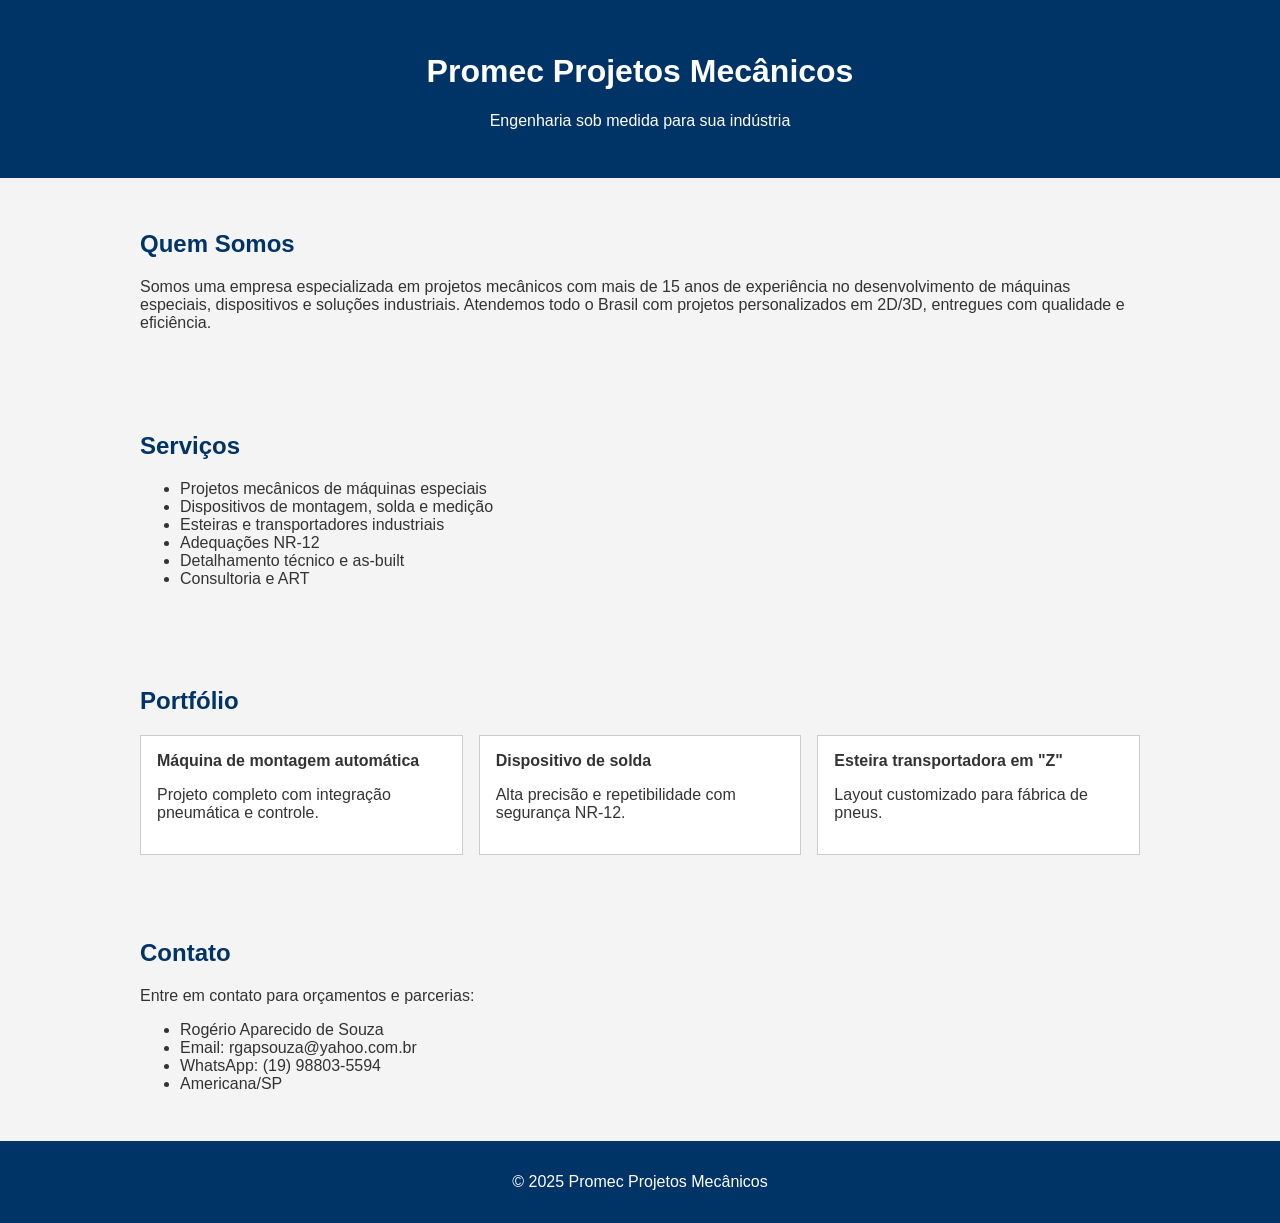
==== index.html @ 5c182986 "Add files via upload" ====
<!DOCTYPE html>
<html lang="pt-BR">
<head>
  <meta charset="UTF-8">
  <meta name="viewport" content="width=device-width, initial-scale=1.0">
  <title>Promec Projetos Mecânicos</title>
  <style>
    body {
      font-family: Arial, sans-serif;
      margin: 0;
      background-color: #f4f4f4;
      color: #333;
    }
    header {
      background-color: #003366;
      color: white;
      padding: 2rem;
      text-align: center;
    }
    section {
      padding: 2rem;
      max-width: 1000px;
      margin: auto;
    }
    h2 {
      color: #003366;
    }
    .projetos {
      display: grid;
      grid-template-columns: repeat(auto-fit, minmax(250px, 1fr));
      gap: 1rem;
    }
    .projeto {
      background-color: white;
      padding: 1rem;
      border: 1px solid #ccc;
    }
    footer {
      background-color: #003366;
      color: white;
      text-align: center;
      padding: 1rem;
    }
  </style>
</head>
<body>
  <header>
    <h1>Promec Projetos Mecânicos</h1>
    <p>Engenharia sob medida para sua indústria</p>
  </header>

  <section>
    <h2>Quem Somos</h2>
    <p>Somos uma empresa especializada em projetos mecânicos com mais de 15 anos de experiência no desenvolvimento de máquinas especiais, dispositivos e soluções industriais. Atendemos todo o Brasil com projetos personalizados em 2D/3D, entregues com qualidade e eficiência.</p>
  </section>

  <section>
    <h2>Serviços</h2>
    <ul>
      <li>Projetos mecânicos de máquinas especiais</li>
      <li>Dispositivos de montagem, solda e medição</li>
      <li>Esteiras e transportadores industriais</li>
      <li>Adequações NR-12</li>
      <li>Detalhamento técnico e as-built</li>
      <li>Consultoria e ART</li>
    </ul>
  </section>

  <section>
    <h2>Portfólio</h2>
    <div class="projetos">
      <div class="projeto">
        <strong>Máquina de montagem automática</strong>
        <p>Projeto completo com integração pneumática e controle.</p>
      </div>
      <div class="projeto">
        <strong>Dispositivo de solda</strong>
        <p>Alta precisão e repetibilidade com segurança NR-12.</p>
      </div>
      <div class="projeto">
        <strong>Esteira transportadora em "Z"</strong>
        <p>Layout customizado para fábrica de pneus.</p>
      </div>
    </div>
  </section>

  <section>
    <h2>Contato</h2>
    <p>Entre em contato para orçamentos e parcerias:</p>
    <ul>
      <li>Rogério Aparecido de Souza</li>
      <li>Email: rgapsouza@yahoo.com.br</li>
      <li>WhatsApp: (19) 98803-5594</li>
      <li>Americana/SP</li>
    </ul>
  </section>

  <footer>
    <p>&copy; 2025 Promec Projetos Mecânicos</p>
  </footer>
</body>
</html>
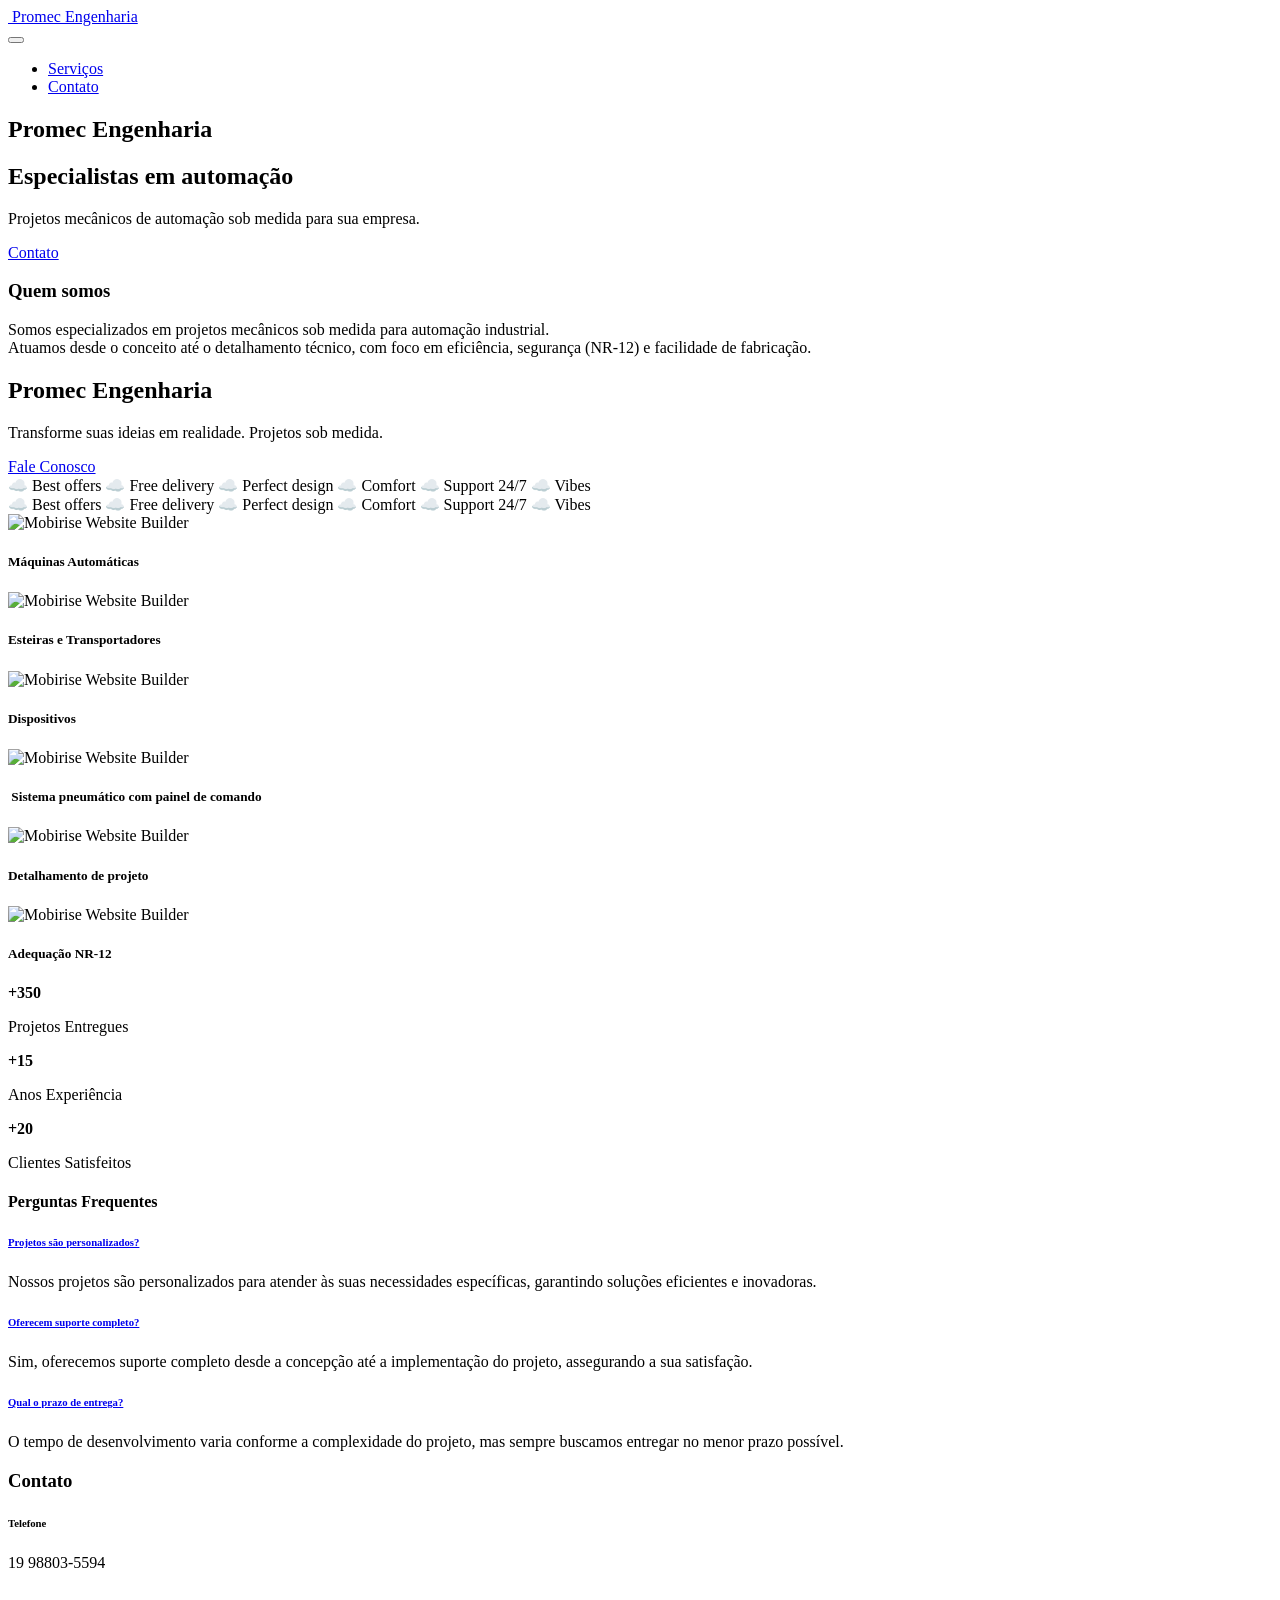
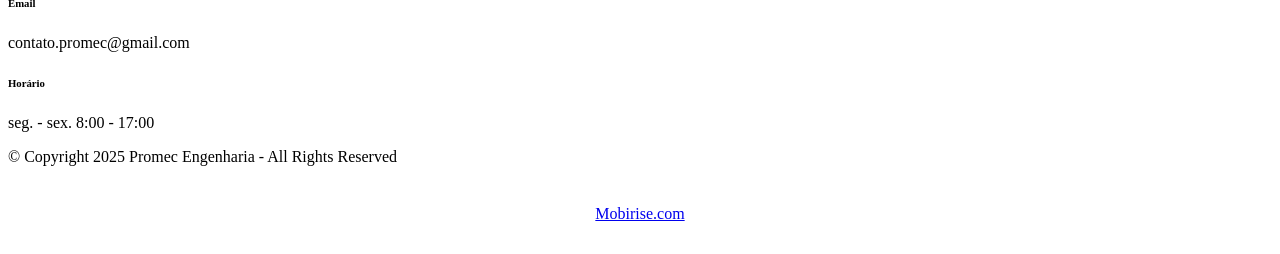
==== commit 7697574d: "Add files via upload" ====
--- a/index.html
+++ b/index.html
@@ -1,103 +1,443 @@
-
 <!DOCTYPE html>
-<html lang="pt-BR">
+<html  >
 <head>
+  <!-- Site made with Mobirise Website Builder v6.0.1, https://mobirise.com -->
   <meta charset="UTF-8">
-  <meta name="viewport" content="width=device-width, initial-scale=1.0">
-  <title>Promec Projetos Mecânicos</title>
-  <style>
-    body {
-      font-family: Arial, sans-serif;
-      margin: 0;
-      background-color: #f4f4f4;
-      color: #333;
-    }
-    header {
-      background-color: #003366;
-      color: white;
-      padding: 2rem;
-      text-align: center;
-    }
-    section {
-      padding: 2rem;
-      max-width: 1000px;
-      margin: auto;
-    }
-    h2 {
-      color: #003366;
-    }
-    .projetos {
-      display: grid;
-      grid-template-columns: repeat(auto-fit, minmax(250px, 1fr));
-      gap: 1rem;
-    }
-    .projeto {
-      background-color: white;
-      padding: 1rem;
-      border: 1px solid #ccc;
-    }
-    footer {
-      background-color: #003366;
-      color: white;
-      text-align: center;
-      padding: 1rem;
-    }
-  </style>
+  <meta http-equiv="X-UA-Compatible" content="IE=edge">
+  <meta name="generator" content="Mobirise v6.0.1, mobirise.com">
+  <meta name="viewport" content="width=device-width, initial-scale=1, minimum-scale=1">
+  <link rel="shortcut icon" href="assets/images/logo-moderno-da-promec.png-251x251.png" type="image/x-icon">
+  <meta name="description" content="Precisa de um site profissional para seus serviços de engenharia mecânica? Ofereço projetos de automação personalizados. Design moderno, formulários para download e botão WhatsApp. Destaque sua expertise!">
+  
+  
+  <title>Promec Engenharia | Projetos Mecânicos e Automação Industrial</title>
+  <link rel="stylesheet" href="assets/web/assets/mobirise-icons2/mobirise2.css">
+  <link rel="stylesheet" href="assets/bootstrap/css/bootstrap.min.css">
+  <link rel="stylesheet" href="assets/bootstrap/css/bootstrap-grid.min.css">
+  <link rel="stylesheet" href="assets/bootstrap/css/bootstrap-reboot.min.css">
+  <link rel="stylesheet" href="assets/dropdown/css/style.css">
+  <link rel="stylesheet" href="assets/socicon/css/styles.css">
+  <link rel="stylesheet" href="assets/theme/css/style.css">
+  <link rel="preload" href="https://fonts.googleapis.com/css2?family=Golos+Text:wght@400;700&display=swap&display=swap" as="style" onload="this.onload=null;this.rel='stylesheet'">
+  <noscript><link rel="stylesheet" href="https://fonts.googleapis.com/css2?family=Golos+Text:wght@400;700&display=swap&display=swap"></noscript>
+  <link rel="preload" as="style" href="assets/mobirise/css/mbr-additional.css?v=Spby9P"><link rel="stylesheet" href="assets/mobirise/css/mbr-additional.css?v=Spby9P" type="text/css">
+
+  
+  
+  
 </head>
 <body>
-  <header>
-    <h1>Promec Projetos Mecânicos</h1>
-    <p>Engenharia sob medida para sua indústria</p>
-  </header>
-
-  <section>
-    <h2>Quem Somos</h2>
-    <p>Somos uma empresa especializada em projetos mecânicos com mais de 15 anos de experiência no desenvolvimento de máquinas especiais, dispositivos e soluções industriais. Atendemos todo o Brasil com projetos personalizados em 2D/3D, entregues com qualidade e eficiência.</p>
-  </section>
-
-  <section>
-    <h2>Serviços</h2>
-    <ul>
-      <li>Projetos mecânicos de máquinas especiais</li>
-      <li>Dispositivos de montagem, solda e medição</li>
-      <li>Esteiras e transportadores industriais</li>
-      <li>Adequações NR-12</li>
-      <li>Detalhamento técnico e as-built</li>
-      <li>Consultoria e ART</li>
-    </ul>
-  </section>
-
-  <section>
-    <h2>Portfólio</h2>
-    <div class="projetos">
-      <div class="projeto">
-        <strong>Máquina de montagem automática</strong>
-        <p>Projeto completo com integração pneumática e controle.</p>
-      </div>
-      <div class="projeto">
-        <strong>Dispositivo de solda</strong>
-        <p>Alta precisão e repetibilidade com segurança NR-12.</p>
-      </div>
-      <div class="projeto">
-        <strong>Esteira transportadora em "Z"</strong>
-        <p>Layout customizado para fábrica de pneus.</p>
-      </div>
-    </div>
-  </section>
-
-  <section>
-    <h2>Contato</h2>
-    <p>Entre em contato para orçamentos e parcerias:</p>
-    <ul>
-      <li>Rogério Aparecido de Souza</li>
-      <li>Email: rgapsouza@yahoo.com.br</li>
-      <li>WhatsApp: (19) 98803-5594</li>
-      <li>Americana/SP</li>
-    </ul>
-  </section>
-
-  <footer>
-    <p>&copy; 2025 Promec Projetos Mecânicos</p>
-  </footer>
+
+<!-- Analytics -->
+<title>Projetos Mecânicos e Automação Industrial | Promec Engenharia</title>
+
+<!-- /Analytics -->
+
+
+  
+  <section data-bs-version="5.1" class="menu menu2 cid-uKUZ6IhEo7" once="menu" id="menu-5-uKUZ6IhEo7">
+	
+
+	<nav class="navbar navbar-dropdown navbar-fixed-top navbar-expand-lg">
+		<div class="container">
+			<div class="navbar-brand">
+				<span class="navbar-logo">
+					<a href="index.html">
+						<img src="assets/images/logo-moderno-da-promec.png-251x251.png" alt="" style="height: 5rem;">
+					</a>
+				</span>
+				<span class="navbar-caption-wrap"><a class="navbar-caption text-black text-primary display-7" href="index.html">Promec Engenharia</a></span>
+			</div>
+			<button class="navbar-toggler" type="button" data-toggle="collapse" data-bs-toggle="collapse" data-target="#navbarSupportedContent" data-bs-target="#navbarSupportedContent" aria-controls="navbarNavAltMarkup" aria-expanded="false" aria-label="Toggle navigation">
+				<div class="hamburger">
+					<span></span>
+					<span></span>
+					<span></span>
+					<span></span>
+				</div>
+			</button>
+			<div class="collapse navbar-collapse" id="navbarSupportedContent">
+				<ul class="navbar-nav nav-dropdown nav-right" data-app-modern-menu="true"><li class="nav-item">
+						<a class="nav-link link text-black text-primary display-4" href="index.html#features013-4">Serviços</a>
+					</li>
+					
+					<li class="nav-item">
+						<a class="nav-link link text-black text-primary display-4" href="index.html#contacts01-0">Contato</a>
+					</li></ul>
+				<div class="icons-menu">
+					<a class="iconfont-wrapper" href="https://wa.me/5519988035594">
+						<span class="p-2 mbr-iconfont socicon-whatsapp socicon"></span>
+					</a>
+					<a class="iconfont-wrapper" href="mailto:contato.promec@gmail.com">
+						<span class="p-2 mbr-iconfont mobi-mbri-letter mobi-mbri"></span>
+					</a>
+					
+					
+				</div>
+				
+			</div>
+		</div>
+	</nav>
+</section>
+
+<section data-bs-version="5.1" class="header16 cid-uKUZ6IhaR8 mbr-fullscreen" id="hero-17-uKUZ6IhaR8">
+  
+  
+  <div class="container-fluid">
+    <div class="row">
+      <div class="content-wrap col-12 col-md-12">
+        <h1 class="mbr-section-title mbr-fonts-style mbr-white mb-4 display-1">
+          <strong>Promec Engenharia</strong></h1>
+        <h2 class="mbr-section-subtitle mbr-fonts-style mbr-white mb-4 display-2">
+          Especialistas em automação</h2>
+        <p class="mbr-fonts-style mbr-text mbr-white mb-4 display-7">Projetos mecânicos de automação sob medida para sua empresa.</p>
+        <div class="mbr-section-btn"><a class="btn btn-primary display-7" href="index.html#contacts01-0">Contato</a></div>
+      </div>
+    </div>
+  </div>
+</section>
+
+<section data-bs-version="5.1" class="article07 cid-uKUZ6Ih48y" id="about-me-7-uKUZ6Ih48y">
+  
+
+  
+  
+  <div class="container">
+    <div class="row justify-content-center">
+      <div class="card col-md-12 col-lg-10">
+        <div class="card-wrapper">
+          <h3 class="card-title mbr-fonts-style mbr-white mt-3 mb-4 display-2">
+            <strong>Quem somos</strong></h3>
+          <div class="row card-box align-left">
+            
+            <div class="item features-without-image col-12 active">
+              <div class="item-wrapper">
+                
+                <p class="mbr-text mbr-fonts-style display-7">Somos especializados em projetos mecânicos sob medida para automação industrial.<br>Atuamos desde o conceito até o detalhamento técnico, com foco em eficiência, segurança (NR-12) e facilidade de fabricação.</p>
+              </div>
+            </div>
+            
+          </div>
+          
+        </div>
+      </div>
+    </div>
+  </div>
+</section>
+
+<section data-bs-version="5.1" class="header14 cid-uKUZ6IiabH" id="call-to-action-10-uKUZ6IiabH">
+    
+
+    
+    
+    <div class="container">
+        <div class="row justify-content-center">
+            <div class="card col-12 col-md-12 col-lg-10">
+                <div class="card-wrapper">
+                    <div class="card-box align-center">
+                        <h1 class="card-title mbr-fonts-style mb-4 display-1">
+                            <strong>Promec Engenharia</strong></h1>
+                        <p class="mbr-text mbr-fonts-style mb-4 display-7">Transforme suas ideias em realidade. Projetos sob medida.</p>
+                        <div class="mbr-section-btn mt-4"><a class="btn btn-primary display-7" href="index.html#contacts01-0">Fale Conosco</a></div>
+                    </div>
+                </div>
+            </div>
+        </div>
+    </div>
+</section>
+
+<section data-bs-version="5.1" class="gallery10 cid-uKUZ6Ijp93" id="features-61-uKUZ6Ijp93">
+  
+
+
+  <div class="container-fluid">
+
+      <div class="loop-container">
+        <div class="item display-2" data-linewords="Inovação * Precisão * Qualidade * Eficiência * Segurança * Tecnologia *" data-direction="-1" data-speed="0.05">☁️ Best offers ☁️ Free delivery ☁️ Perfect design ☁️ Comfort ☁️ Support 24/7 ☁️ Vibes</div>
+
+        <div class="item display-2" data-linewords="Inovação * Precisão * Qualidade * Eficiência * Segurança * Tecnologia *" data-direction="-1" data-speed="0.05">☁️ Best offers ☁️ Free delivery ☁️ Perfect design ☁️ Comfort ☁️ Support 24/7 ☁️ Vibes</div>
+      </div>
+    
+  </div>
+</section>
+
+<section data-bs-version="5.1" class="features13 start cid-uKVkOumxq7" id="features013-4">
+    
+
+<div class="container-fluid">
+  <div class="row justify-content-center">
+    <div class="col-12 content-head">
+      
+    </div>
+  </div>
+  <div class="row mbr-section-content">
+    <div class="item features-image col-6 col-md-4 col-lg-2">
+      <div class="item-wrapper">
+        <div class="item-img">
+          <img src="assets/images/gemini-generated-image-cphr5ocphr5ocphr.jpeg-921x921.jpg" alt="Mobirise Website Builder" title="" data-slide-to="0" data-bs-slide-to="0">
+        </div>
+        <div class="item-content align-left mt-3">
+          <h5 class="item-title mbr-fonts-style mb-3 display-7"><strong>Máquinas Automáticas</strong></h5>
+          
+          
+        </div>
+        
+      </div>
+    </div>
+    <div class="item features-image col-6 col-md-4 col-lg-2">
+      <div class="item-wrapper">
+        <div class="item-img">
+          <img src="assets/images/captura-de-tela-2025-05-03-201329.jpg-697x520.jpg" alt="Mobirise Website Builder" title="" data-slide-to="1" data-bs-slide-to="1">
+        </div>
+        <div class="item-content align-left mt-3">
+          <h5 class="item-title mbr-fonts-style mb-3 display-7">
+            <strong>Esteiras e Transportadores</strong></h5>
+          
+          
+        </div>
+        
+      </div>
+    </div>
+    <div class="item features-image col-6 col-md-4 col-lg-2">
+      <div class="item-wrapper">
+        <div class="item-img">
+          <img src="assets/images/captura-de-tela-2025-05-11-175814.jpg-409x318.jpg" alt="Mobirise Website Builder" title="" data-slide-to="2" data-bs-slide-to="2">
+        </div>
+        <div class="item-content align-left mt-3">
+          <h5 class="item-title mbr-fonts-style mb-3 display-7">
+            <strong>Dispositivos</strong></h5>
+          
+          
+        </div>
+        
+      </div>
+    </div>
+    <div class="item features-image col-6 col-md-4 col-lg-2">
+      <div class="item-wrapper">
+        <div class="item-img">
+          <img src="assets/images/painel-pneu.jpg-863x972.jpg" alt="Mobirise Website Builder" title="" data-slide-to="3" data-bs-slide-to="3">
+        </div>
+        <div class="item-content align-left mt-3">
+          <h5 class="item-title mbr-fonts-style mb-3 display-7"><strong>&nbsp;Sistema pneumático com painel de comando</strong></h5>
+          
+          
+        </div>
+        
+      </div>
+    </div>
+    <div class="item features-image col-6 col-md-4 col-lg-2">
+      <div class="item-wrapper">
+        <div class="item-img">
+          <img src="assets/images/01.jpg-409x225.jpg" alt="Mobirise Website Builder" title="" data-slide-to="4" data-bs-slide-to="4">
+        </div>
+        <div class="item-content align-left mt-3">
+          <h5 class="item-title mbr-fonts-style mb-3 display-7">
+            <strong>Detalhamento de projeto</strong></h5>
+          
+          
+        </div>
+        
+      </div>
+    </div>
+    <div class="item features-image col-6 col-md-4 col-lg-2">
+      <div class="item-wrapper">
+        <div class="item-img">
+          <img src="assets/images/nr-12-a.webp" alt="Mobirise Website Builder" title="" data-slide-to="5" data-bs-slide-to="5">
+        </div>
+        <div class="item-content align-left mt-3">
+          <h5 class="item-title mbr-fonts-style mb-3 display-7">
+            <strong>Adequação NR-12</strong></h5>
+          
+          
+        </div>
+        
+      </div>
+    </div>
+
+  </div>
+</div>
+</section>
+
+<section data-bs-version="5.1" class="features10 cid-uKUZ6IjV0F" id="metrics-2-uKUZ6IjV0F">
+  
+
+  
+  
+  <div class="container">
+    
+    <div class="row justify-content-center">
+      <div class="item features-without-image col-12 col-md-6 col-lg-4">
+        <div class="item-wrapper">
+          <div class="card-box align-left">
+            
+            <p class="card-title mbr-fonts-style mb-3 display-1">
+              <strong>+350</strong>
+            </p>
+            <p class="card-text mbr-fonts-style mb-3 display-7">Projetos Entregues</p>
+            
+          </div>
+        </div>
+      </div>
+      <div class="item features-without-image col-12 col-md-6 col-lg-4">
+        <div class="item-wrapper">
+          <div class="card-box align-left">
+            
+            <p class="card-title mbr-fonts-style mb-3 display-1">
+              <strong>+15</strong>
+            </p>
+            <p class="card-text mbr-fonts-style mb-3 display-7">Anos Experiência</p>
+            
+          </div>
+        </div>
+      </div>
+      <div class="item features-without-image col-12 col-md-6 col-lg-4">
+        <div class="item-wrapper">
+          <div class="card-box align-left">
+            
+            <p class="card-title mbr-fonts-style mb-3 display-1"><strong>+20</strong></p>
+            <p class="card-text mbr-fonts-style mb-3 display-7">Clientes Satisfeitos</p>
+            
+          </div>
+        </div>
+      </div>
+    </div>
+  </div>
+</section>
+
+<section data-bs-version="5.1" class="list1 cid-uKUZ6IiSwF" id="faq-1-uKUZ6IiSwF">
+    
+    
+    <div class="container">
+        <div class="row justify-content-center">
+            <div class="col-12 col-md-12 col-lg-10 m-auto">
+                <div class="content">
+                    <div class="row justify-content-center mb-5">
+                        <div class="col-12 content-head">
+                            <div class="mbr-section-head">
+                                <h4 class="mbr-section-title mbr-fonts-style align-center mb-0 display-2">
+                                    <strong>Perguntas Frequentes</strong>
+                                </h4>
+                                
+                            </div>
+                        </div>
+                    </div>
+                    <div id="bootstrap-accordion_4" class="panel-group accordionStyles accordion" role="tablist" aria-multiselectable="true">
+                        <div class="card">
+                            <div class="card-header" role="tab" id="headingOne">
+                                <a role="button" class="panel-title collapsed" data-toggle="collapse" data-bs-toggle="collapse" data-core="" href="#collapse1_4" aria-expanded="false" aria-controls="collapse1">
+                                    <h6 class="panel-title-edit mbr-semibold mbr-fonts-style mb-0 display-5">Projetos são personalizados?</h6>
+                                    <span class="sign mbr-iconfont mobi-mbri-arrow-down"></span>
+                                </a>
+                            </div>
+                            <div id="collapse1_4" class="panel-collapse noScroll collapse" role="tabpanel" aria-labelledby="headingOne" data-parent="#accordion" data-bs-parent="#bootstrap-accordion_4">
+                                <div class="panel-body">
+                                    <p class="mbr-fonts-style panel-text display-7">Nossos projetos são personalizados para atender às suas necessidades específicas, garantindo soluções eficientes e inovadoras.</p>
+                                </div>
+                            </div>
+                        </div>
+                        <div class="card">
+                            <div class="card-header" role="tab" id="headingOne">
+                                <a role="button" class="panel-title collapsed" data-toggle="collapse" data-bs-toggle="collapse" data-core="" href="#collapse2_4" aria-expanded="false" aria-controls="collapse2">
+                                    <h6 class="panel-title-edit mbr-semibold mbr-fonts-style mb-0 display-5">Oferecem suporte completo?</h6>
+                                    <span class="sign mbr-iconfont mobi-mbri-arrow-down"></span>
+                                </a>
+                            </div>
+                            <div id="collapse2_4" class="panel-collapse noScroll collapse" role="tabpanel" aria-labelledby="headingOne" data-parent="#accordion" data-bs-parent="#bootstrap-accordion_4">
+                                <div class="panel-body">
+                                    <p class="mbr-fonts-style panel-text display-7">Sim, oferecemos suporte completo desde a concepção até a implementação do projeto, assegurando a sua satisfação.</p>
+                                </div>
+                            </div>
+                        </div>
+                        <div class="card">
+                            <div class="card-header" role="tab" id="headingOne">
+                                <a role="button" class="panel-title collapsed" data-toggle="collapse" data-bs-toggle="collapse" data-core="" href="#collapse3_4" aria-expanded="false" aria-controls="collapse3">
+                                    <h6 class="panel-title-edit mbr-semibold mbr-fonts-style mb-0 display-5">Qual o prazo de entrega?</h6>
+                                    <span class="sign mbr-iconfont mobi-mbri-arrow-down"></span>
+                                </a>
+                            </div>
+                            <div id="collapse3_4" class="panel-collapse noScroll collapse" role="tabpanel" aria-labelledby="headingOne" data-parent="#accordion" data-bs-parent="#bootstrap-accordion_4">
+                                <div class="panel-body">
+                                    <p class="mbr-fonts-style panel-text display-7">O tempo de desenvolvimento varia conforme a complexidade do projeto, mas sempre buscamos entregar no menor prazo possível.</p>
+                                </div>
+                            </div>
+                        </div>
+                        
+                        
+                        
+                    </div>
+                </div>
+            </div>
+        </div>
+    </div>
+</section>
+
+<section data-bs-version="5.1" class="contacts01 cid-uKVjkkOUnB" id="contacts01-0">
+    
+
+    
+    
+    <div class="container">
+        <div class="row justify-content-center">
+            <div class="col-12 content-head">
+                <div class="mbr-section-head mb-5">
+                    <h3 class="mbr-section-title mbr-fonts-style align-center mb-0 display-2">
+                        <strong>Contato</strong></h3>
+                    
+                </div>
+            </div>
+        </div>
+        <div class="row">
+            <div class="item features-without-image col-12 col-md-6 active">
+                <div class="item-wrapper">
+                    <div class="text-wrapper">
+                        <h6 class="card-title mbr-fonts-style mb-3 display-5">
+                            <strong>Telefone</strong></h6>
+                        <p class="mbr-text mbr-fonts-style display-7">19 98803-5594</p>
+                    </div>
+                </div>
+            </div>
+            <div class="item features-without-image col-12 col-md-6">
+                <div class="item-wrapper">
+                    <div class="text-wrapper">
+                        <h6 class="card-title mbr-fonts-style mb-3 display-5">
+                            <strong>Email</strong>
+                        </h6>
+                        <p class="mbr-text mbr-fonts-style display-7">contato.promec@gmail.com</p>
+                    </div>
+                </div>
+            </div>
+            
+            <div class="item features-without-image col-12 col-md-6">
+                <div class="item-wrapper">
+                    <div class="text-wrapper">
+                        <h6 class="card-title mbr-fonts-style mb-3 display-5">
+                            <strong>Horário</strong></h6>
+                        <p class="mbr-text mbr-fonts-style display-7">seg. - sex. 8:00 - 17:00
+                        </p>
+                    </div>
+                </div>
+            </div>
+        </div>
+    </div>
+</section>
+
+<section data-bs-version="5.1" class="footer4 cid-uKVksOF83C" once="footers" id="footer04-3">
+
+    
+
+    
+
+    <div class="container">
+        <div class="media-container-row align-center mbr-white">
+            <div class="col-12">
+                <p class="mbr-text mb-0 mbr-fonts-style display-7">
+                    © Copyright 2025 Promec Engenharia - All Rights Reserved
+                </p>
+            </div>
+        </div>
+    </div>
+</section><section class="display-7" style="padding: 0;align-items: center;justify-content: center;flex-wrap: wrap;    align-content: center;display: flex;position: relative;height: 4rem;"><a href="https://mobiri.se/" style="flex: 1 1;height: 4rem;position: absolute;width: 100%;z-index: 1;"><img alt="" style="height: 4rem;" src="[data-uri]"></a><p style="margin: 0;text-align: center;" class="display-7">&#8204;</p><a style="z-index:1" href="https://mobirise.com">Mobirise.com </a></section><script src="assets/bootstrap/js/bootstrap.bundle.min.js"></script>  <script src="assets/smoothscroll/smooth-scroll.js"></script>  <script src="assets/ytplayer/index.js"></script>  <script src="assets/dropdown/js/navbar-dropdown.js"></script>  <script src="assets/mbr-switch-arrow/mbr-switch-arrow.js"></script>  <script src="assets/theme/js/script.js"></script>  
+  
+  
 </body>
-</html>
+</html>
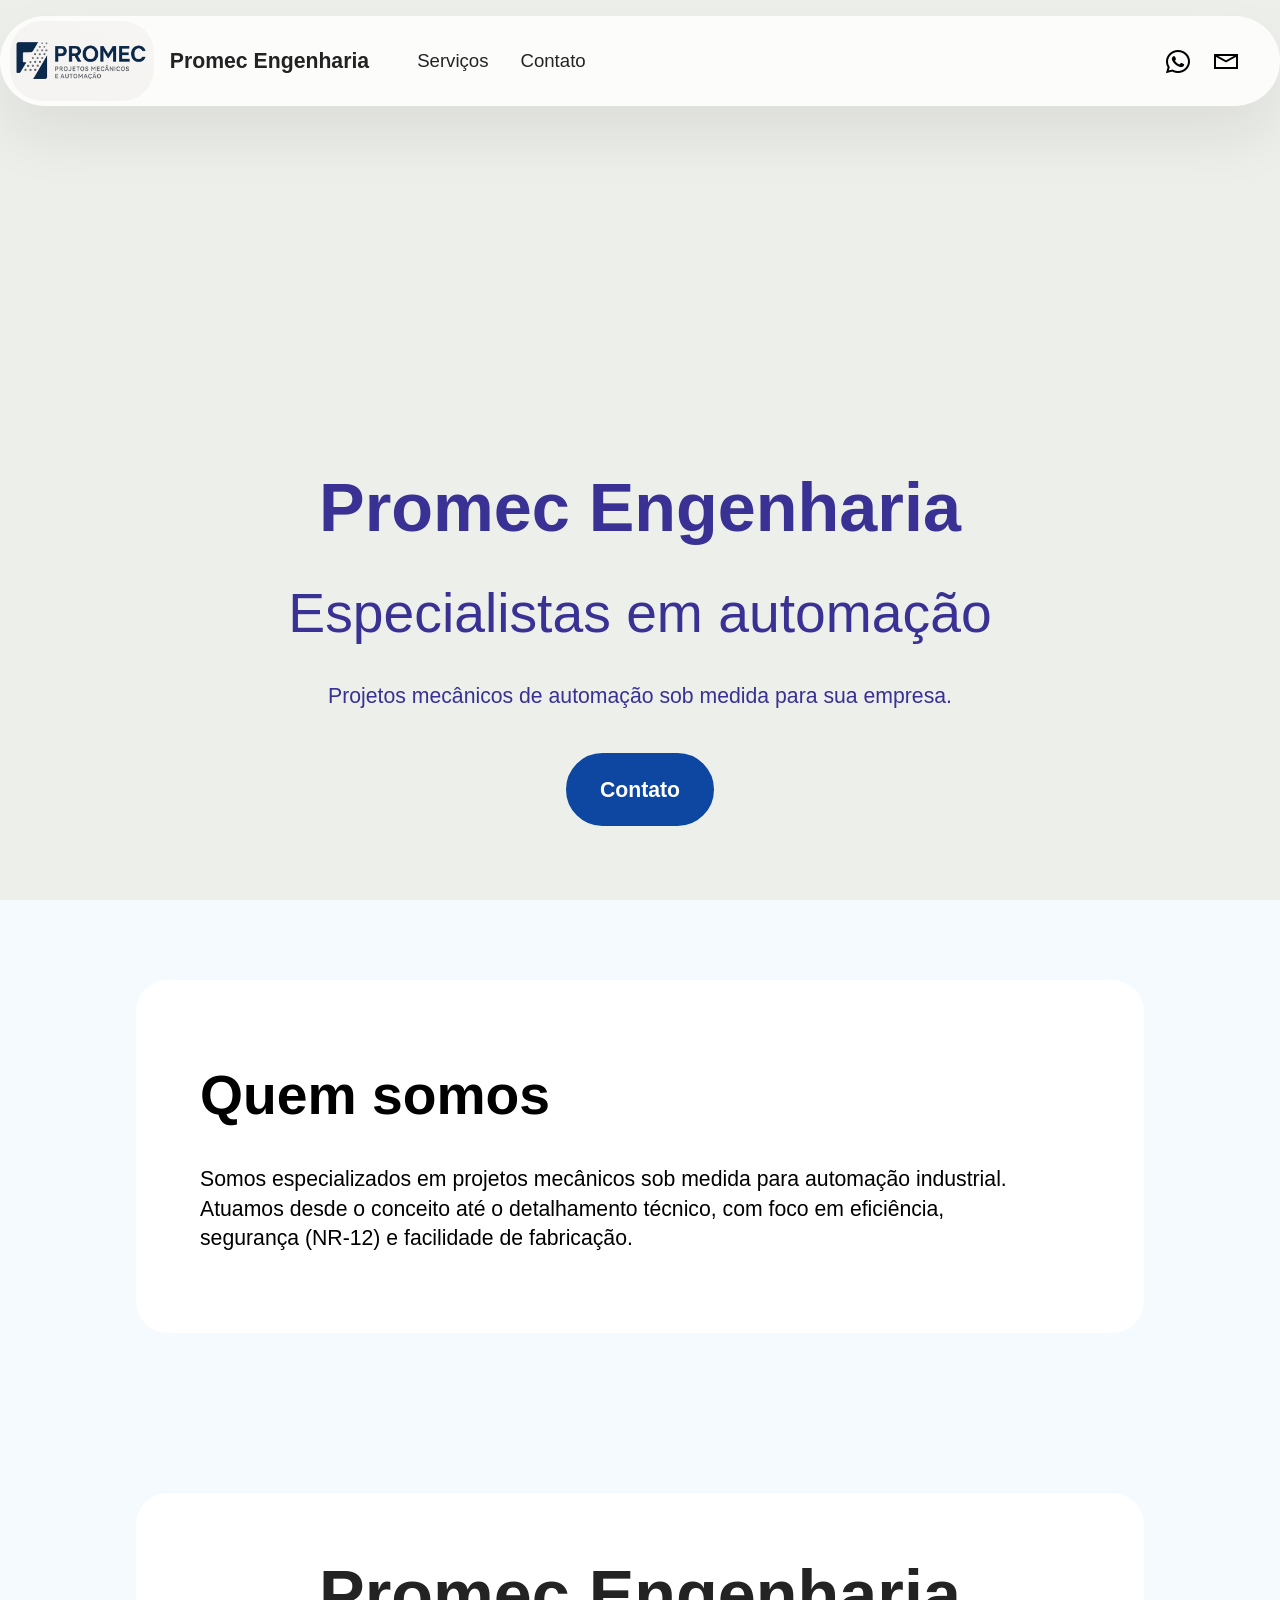
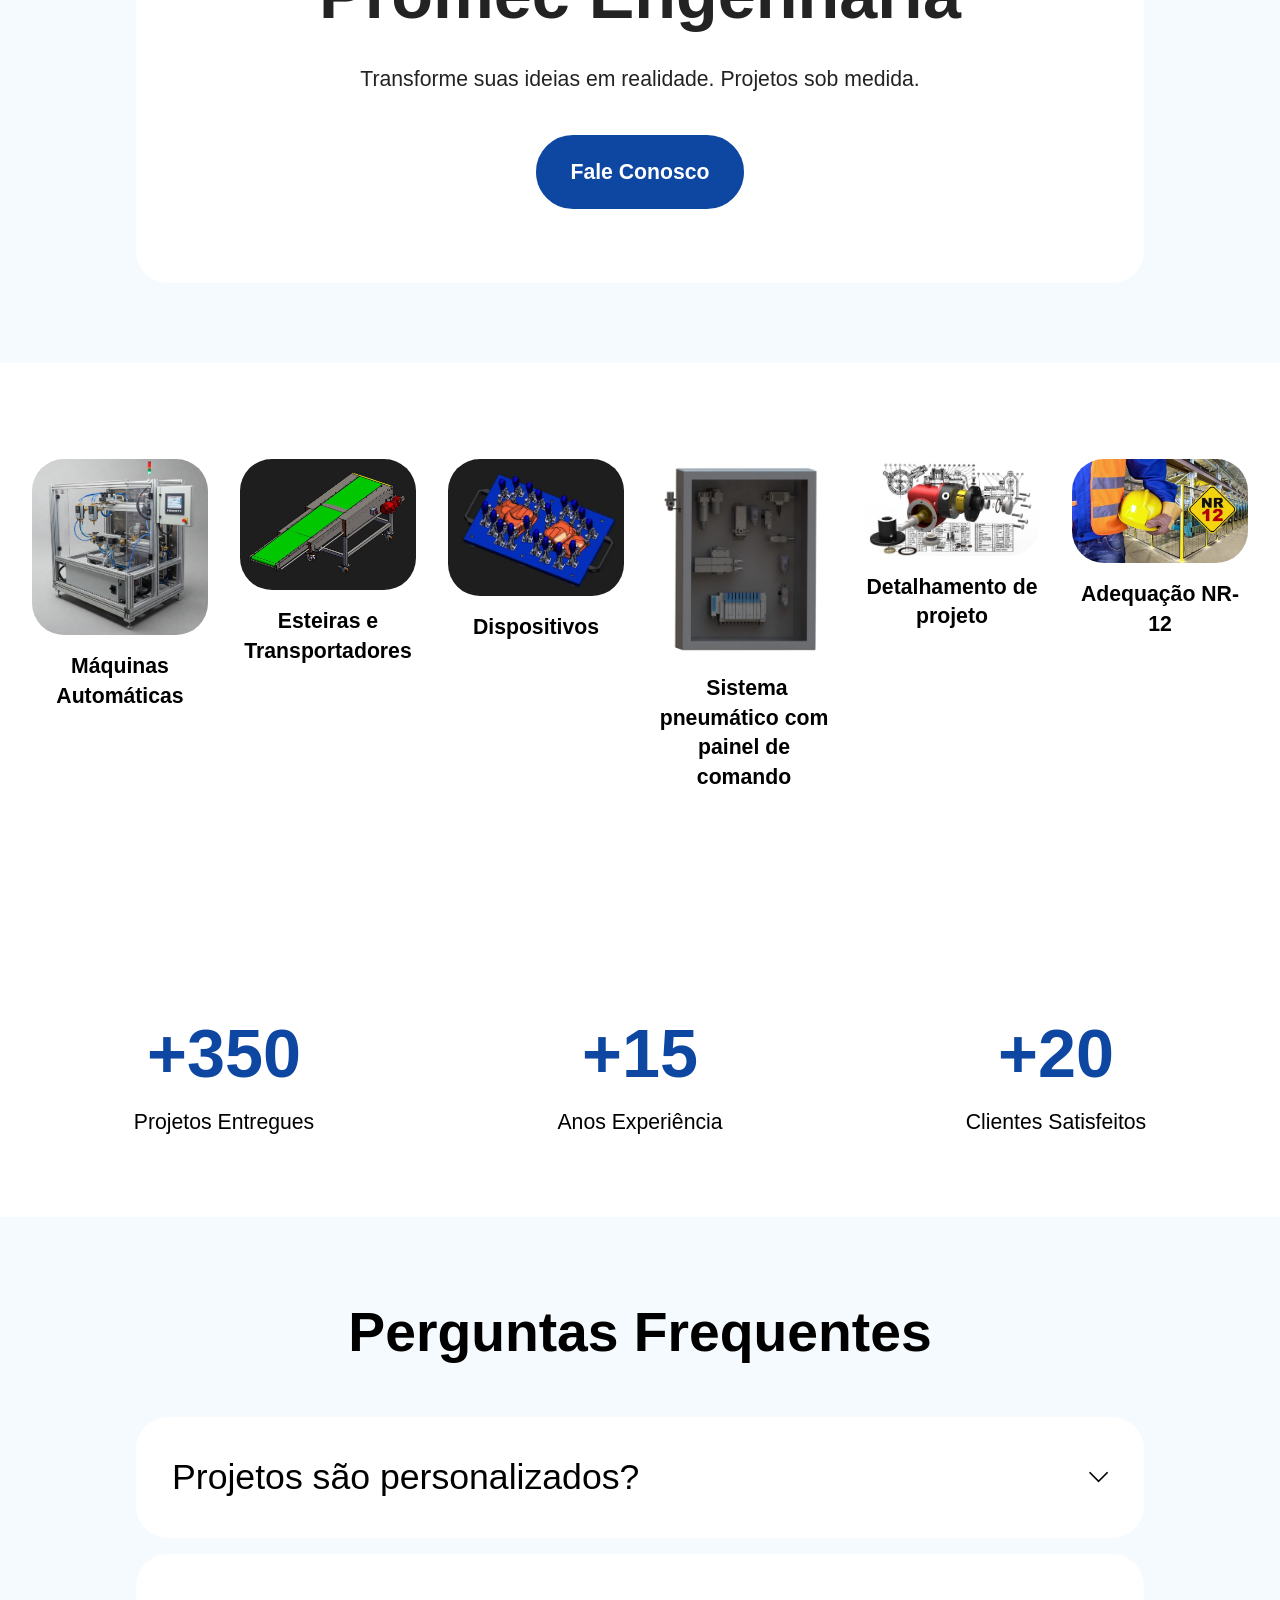
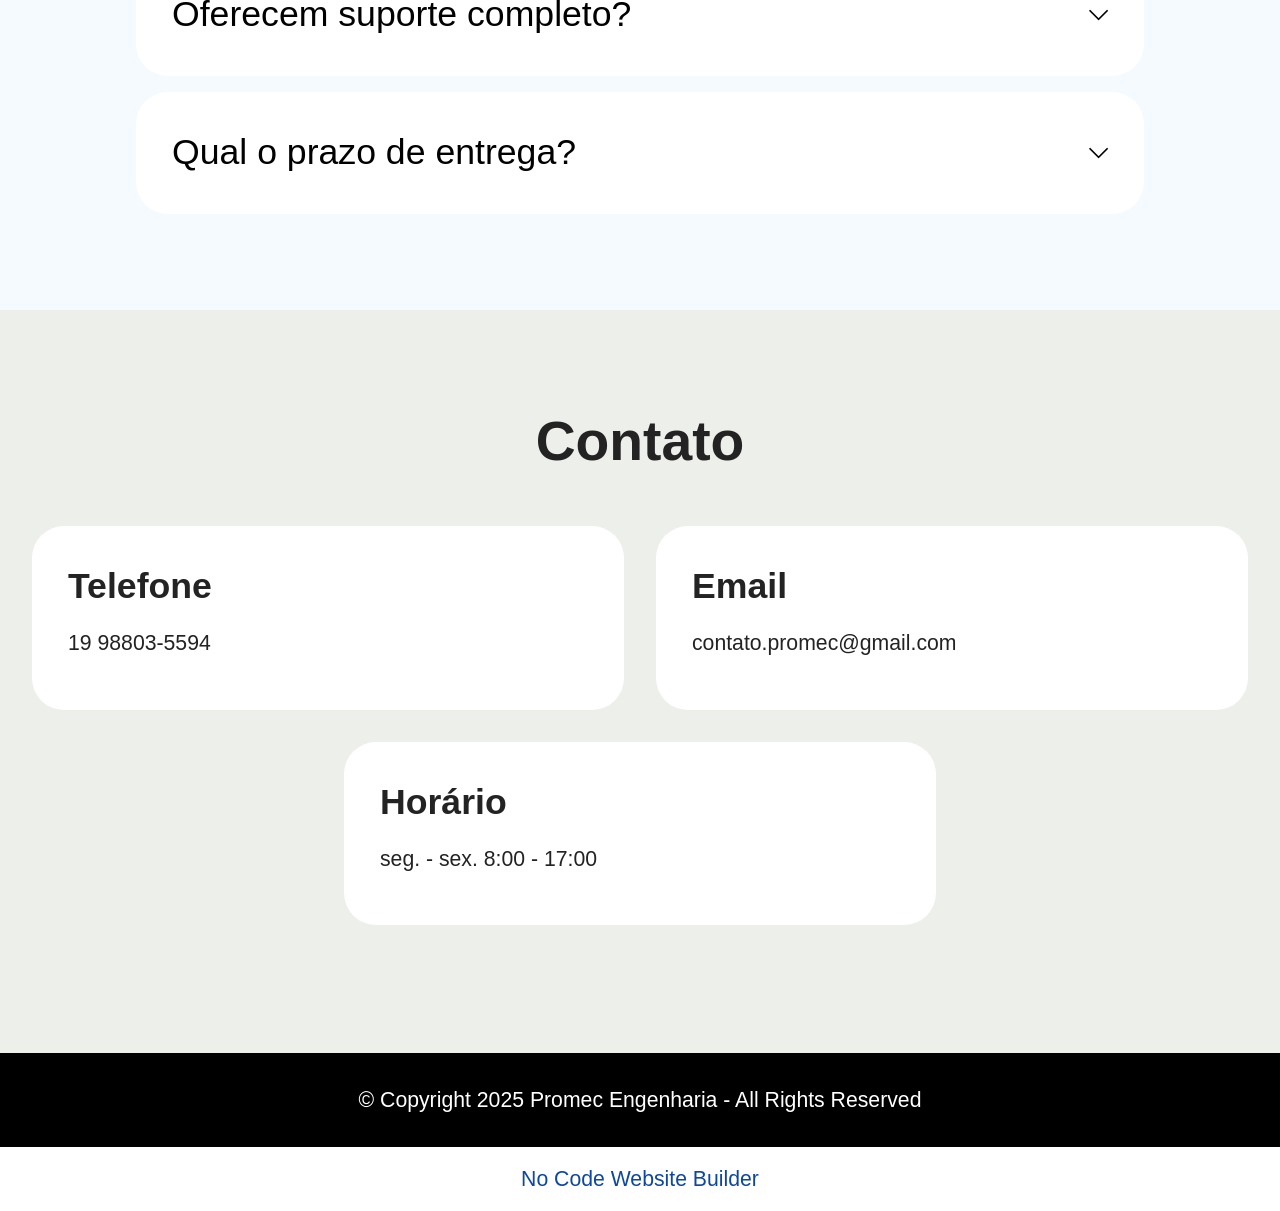
==== commit f2184dd8: "Add files via upload" ====
--- a/index.html
+++ b/index.html
@@ -20,7 +20,7 @@
   <link rel="stylesheet" href="assets/theme/css/style.css">
   <link rel="preload" href="https://fonts.googleapis.com/css2?family=Golos+Text:wght@400;700&display=swap&display=swap" as="style" onload="this.onload=null;this.rel='stylesheet'">
   <noscript><link rel="stylesheet" href="https://fonts.googleapis.com/css2?family=Golos+Text:wght@400;700&display=swap&display=swap"></noscript>
-  <link rel="preload" as="style" href="assets/mobirise/css/mbr-additional.css?v=Spby9P"><link rel="stylesheet" href="assets/mobirise/css/mbr-additional.css?v=Spby9P" type="text/css">
+  <link rel="preload" as="style" href="assets/mobirise/css/mbr-additional.css?v=OiFXTa"><link rel="stylesheet" href="assets/mobirise/css/mbr-additional.css?v=OiFXTa" type="text/css">
 
   
   
@@ -146,21 +146,6 @@
     </div>
 </section>
 
-<section data-bs-version="5.1" class="gallery10 cid-uKUZ6Ijp93" id="features-61-uKUZ6Ijp93">
-  
-
-
-  <div class="container-fluid">
-
-      <div class="loop-container">
-        <div class="item display-2" data-linewords="Inovação * Precisão * Qualidade * Eficiência * Segurança * Tecnologia *" data-direction="-1" data-speed="0.05">☁️ Best offers ☁️ Free delivery ☁️ Perfect design ☁️ Comfort ☁️ Support 24/7 ☁️ Vibes</div>
-
-        <div class="item display-2" data-linewords="Inovação * Precisão * Qualidade * Eficiência * Segurança * Tecnologia *" data-direction="-1" data-speed="0.05">☁️ Best offers ☁️ Free delivery ☁️ Perfect design ☁️ Comfort ☁️ Support 24/7 ☁️ Vibes</div>
-      </div>
-    
-  </div>
-</section>
-
 <section data-bs-version="5.1" class="features13 start cid-uKVkOumxq7" id="features013-4">
     
 
@@ -321,15 +306,15 @@
                             </div>
                         </div>
                     </div>
-                    <div id="bootstrap-accordion_4" class="panel-group accordionStyles accordion" role="tablist" aria-multiselectable="true">
+                    <div id="bootstrap-accordion_7" class="panel-group accordionStyles accordion" role="tablist" aria-multiselectable="true">
                         <div class="card">
                             <div class="card-header" role="tab" id="headingOne">
-                                <a role="button" class="panel-title collapsed" data-toggle="collapse" data-bs-toggle="collapse" data-core="" href="#collapse1_4" aria-expanded="false" aria-controls="collapse1">
+                                <a role="button" class="panel-title collapsed" data-toggle="collapse" data-bs-toggle="collapse" data-core="" href="#collapse1_7" aria-expanded="false" aria-controls="collapse1">
                                     <h6 class="panel-title-edit mbr-semibold mbr-fonts-style mb-0 display-5">Projetos são personalizados?</h6>
                                     <span class="sign mbr-iconfont mobi-mbri-arrow-down"></span>
                                 </a>
                             </div>
-                            <div id="collapse1_4" class="panel-collapse noScroll collapse" role="tabpanel" aria-labelledby="headingOne" data-parent="#accordion" data-bs-parent="#bootstrap-accordion_4">
+                            <div id="collapse1_7" class="panel-collapse noScroll collapse" role="tabpanel" aria-labelledby="headingOne" data-parent="#accordion" data-bs-parent="#bootstrap-accordion_7">
                                 <div class="panel-body">
                                     <p class="mbr-fonts-style panel-text display-7">Nossos projetos são personalizados para atender às suas necessidades específicas, garantindo soluções eficientes e inovadoras.</p>
                                 </div>
@@ -337,12 +322,12 @@
                         </div>
                         <div class="card">
                             <div class="card-header" role="tab" id="headingOne">
-                                <a role="button" class="panel-title collapsed" data-toggle="collapse" data-bs-toggle="collapse" data-core="" href="#collapse2_4" aria-expanded="false" aria-controls="collapse2">
+                                <a role="button" class="panel-title collapsed" data-toggle="collapse" data-bs-toggle="collapse" data-core="" href="#collapse2_7" aria-expanded="false" aria-controls="collapse2">
                                     <h6 class="panel-title-edit mbr-semibold mbr-fonts-style mb-0 display-5">Oferecem suporte completo?</h6>
                                     <span class="sign mbr-iconfont mobi-mbri-arrow-down"></span>
                                 </a>
                             </div>
-                            <div id="collapse2_4" class="panel-collapse noScroll collapse" role="tabpanel" aria-labelledby="headingOne" data-parent="#accordion" data-bs-parent="#bootstrap-accordion_4">
+                            <div id="collapse2_7" class="panel-collapse noScroll collapse" role="tabpanel" aria-labelledby="headingOne" data-parent="#accordion" data-bs-parent="#bootstrap-accordion_7">
                                 <div class="panel-body">
                                     <p class="mbr-fonts-style panel-text display-7">Sim, oferecemos suporte completo desde a concepção até a implementação do projeto, assegurando a sua satisfação.</p>
                                 </div>
@@ -350,12 +335,12 @@
                         </div>
                         <div class="card">
                             <div class="card-header" role="tab" id="headingOne">
-                                <a role="button" class="panel-title collapsed" data-toggle="collapse" data-bs-toggle="collapse" data-core="" href="#collapse3_4" aria-expanded="false" aria-controls="collapse3">
+                                <a role="button" class="panel-title collapsed" data-toggle="collapse" data-bs-toggle="collapse" data-core="" href="#collapse3_7" aria-expanded="false" aria-controls="collapse3">
                                     <h6 class="panel-title-edit mbr-semibold mbr-fonts-style mb-0 display-5">Qual o prazo de entrega?</h6>
                                     <span class="sign mbr-iconfont mobi-mbri-arrow-down"></span>
                                 </a>
                             </div>
-                            <div id="collapse3_4" class="panel-collapse noScroll collapse" role="tabpanel" aria-labelledby="headingOne" data-parent="#accordion" data-bs-parent="#bootstrap-accordion_4">
+                            <div id="collapse3_7" class="panel-collapse noScroll collapse" role="tabpanel" aria-labelledby="headingOne" data-parent="#accordion" data-bs-parent="#bootstrap-accordion_7">
                                 <div class="panel-body">
                                     <p class="mbr-fonts-style panel-text display-7">O tempo de desenvolvimento varia conforme a complexidade do projeto, mas sempre buscamos entregar no menor prazo possível.</p>
                                 </div>
@@ -436,7 +421,7 @@
             </div>
         </div>
     </div>
-</section><section class="display-7" style="padding: 0;align-items: center;justify-content: center;flex-wrap: wrap;    align-content: center;display: flex;position: relative;height: 4rem;"><a href="https://mobiri.se/" style="flex: 1 1;height: 4rem;position: absolute;width: 100%;z-index: 1;"><img alt="" style="height: 4rem;" src="[data-uri]"></a><p style="margin: 0;text-align: center;" class="display-7">&#8204;</p><a style="z-index:1" href="https://mobirise.com">Mobirise.com </a></section><script src="assets/bootstrap/js/bootstrap.bundle.min.js"></script>  <script src="assets/smoothscroll/smooth-scroll.js"></script>  <script src="assets/ytplayer/index.js"></script>  <script src="assets/dropdown/js/navbar-dropdown.js"></script>  <script src="assets/mbr-switch-arrow/mbr-switch-arrow.js"></script>  <script src="assets/theme/js/script.js"></script>  
+</section><section class="display-7" style="padding: 0;align-items: center;justify-content: center;flex-wrap: wrap;    align-content: center;display: flex;position: relative;height: 4rem;"><a href="https://mobiri.se/" style="flex: 1 1;height: 4rem;position: absolute;width: 100%;z-index: 1;"><img alt="" style="height: 4rem;" src="[data-uri]"></a><p style="margin: 0;text-align: center;" class="display-7">&#8204;</p><a style="z-index:1" href="https://mobirise.com/builder/no-code-website-builder.html">No Code Website Builder</a></section><script src="assets/bootstrap/js/bootstrap.bundle.min.js"></script>  <script src="assets/smoothscroll/smooth-scroll.js"></script>  <script src="assets/ytplayer/index.js"></script>  <script src="assets/dropdown/js/navbar-dropdown.js"></script>  <script src="assets/mbr-switch-arrow/mbr-switch-arrow.js"></script>  <script src="assets/theme/js/script.js"></script>  
   
   
 </body>
--- a/assets/web/assets/mobirise-icons2/mobirise2.css
+++ b/assets/web/assets/mobirise-icons2/mobirise2.css
@@ -0,0 +1,498 @@
+@font-face {
+  font-family: 'Moririse2';
+  font-display: swap;
+  src:  url('mobirise2.eot?f2bix4');
+  src:  url('mobirise2.eot?f2bix4#iefix') format('embedded-opentype'),
+    url('mobirise2.ttf?f2bix4') format('truetype'),
+    url('mobirise2.woff?f2bix4') format('woff'),
+    url('mobirise2.svg?f2bix4#mobirise2') format('svg');
+  font-weight: normal;
+  font-style: normal;
+}
+
+[class^="mobi-"], [class*=" mobi-"] {
+  /* use !important to prevent issues with browser extensions that change fonts */
+  font-family: 'Moririse2' !important;
+  speak: none;
+  font-style: normal;
+  font-weight: normal;
+  font-variant: normal;
+  text-transform: none;
+  line-height: 1;
+
+  /* Better Font Rendering =========== */
+  -webkit-font-smoothing: antialiased;
+  -moz-osx-font-smoothing: grayscale;
+}
+
+.mobi-mbri-add-submenu:before {
+  content: "\e900";
+}
+.mobi-mbri-alert:before {
+  content: "\e901";
+}
+.mobi-mbri-align-center:before {
+  content: "\e902";
+}
+.mobi-mbri-align-justify:before {
+  content: "\e903";
+}
+.mobi-mbri-align-left:before {
+  content: "\e904";
+}
+.mobi-mbri-align-right:before {
+  content: "\e905";
+}
+.mobi-mbri-android:before {
+  content: "\e906";
+}
+.mobi-mbri-apple:before {
+  content: "\e907";
+}
+.mobi-mbri-arrow-down:before {
+  content: "\e908";
+}
+.mobi-mbri-arrow-next:before {
+  content: "\e909";
+}
+.mobi-mbri-arrow-prev:before {
+  content: "\e90a";
+}
+.mobi-mbri-arrow-up:before {
+  content: "\e90b";
+}
+.mobi-mbri-bold:before {
+  content: "\e90c";
+}
+.mobi-mbri-bookmark:before {
+  content: "\e90d";
+}
+.mobi-mbri-bootstrap:before {
+  content: "\e90e";
+}
+.mobi-mbri-briefcase:before {
+  content: "\e90f";
+}
+.mobi-mbri-browse:before {
+  content: "\e910";
+}
+.mobi-mbri-bulleted-list:before {
+  content: "\e911";
+}
+.mobi-mbri-calendar:before {
+  content: "\e912";
+}
+.mobi-mbri-camera:before {
+  content: "\e913";
+}
+.mobi-mbri-cart-add:before {
+  content: "\e914";
+}
+.mobi-mbri-cart-full:before {
+  content: "\e915";
+}
+.mobi-mbri-cash:before {
+  content: "\e916";
+}
+.mobi-mbri-change-style:before {
+  content: "\e917";
+}
+.mobi-mbri-chat:before {
+  content: "\e918";
+}
+.mobi-mbri-clock:before {
+  content: "\e919";
+}
+.mobi-mbri-close:before {
+  content: "\e91a";
+}
+.mobi-mbri-cloud:before {
+  content: "\e91b";
+}
+.mobi-mbri-code:before {
+  content: "\e91c";
+}
+.mobi-mbri-contact-form:before {
+  content: "\e91d";
+}
+.mobi-mbri-credit-card:before {
+  content: "\e91e";
+}
+.mobi-mbri-cursor-click:before {
+  content: "\e91f";
+}
+.mobi-mbri-cust-feedback:before {
+  content: "\e920";
+}
+.mobi-mbri-database:before {
+  content: "\e921";
+}
+.mobi-mbri-delivery:before {
+  content: "\e922";
+}
+.mobi-mbri-desktop:before {
+  content: "\e923";
+}
+.mobi-mbri-devices:before {
+  content: "\e924";
+}
+.mobi-mbri-down:before {
+  content: "\e925";
+}
+.mobi-mbri-download-2:before {
+  content: "\e926";
+}
+.mobi-mbri-download:before {
+  content: "\e927";
+}
+.mobi-mbri-drag-n-drop-2:before {
+  content: "\e928";
+}
+.mobi-mbri-drag-n-drop:before {
+  content: "\e929";
+}
+.mobi-mbri-edit-2:before {
+  content: "\e92a";
+}
+.mobi-mbri-edit:before {
+  content: "\e92b";
+}
+.mobi-mbri-error:before {
+  content: "\e92c";
+}
+.mobi-mbri-extension:before {
+  content: "\e92d";
+}
+.mobi-mbri-features:before {
+  content: "\e92e";
+}
+.mobi-mbri-file:before {
+  content: "\e92f";
+}
+.mobi-mbri-flag:before {
+  content: "\e930";
+}
+.mobi-mbri-folder:before {
+  content: "\e931";
+}
+.mobi-mbri-gift:before {
+  content: "\e932";
+}
+.mobi-mbri-github:before {
+  content: "\e933";
+}
+.mobi-mbri-globe-2:before {
+  content: "\e934";
+}
+.mobi-mbri-globe:before {
+  content: "\e935";
+}
+.mobi-mbri-growing-chart:before {
+  content: "\e936";
+}
+.mobi-mbri-hearth:before {
+  content: "\e937";
+}
+.mobi-mbri-help:before {
+  content: "\e938";
+}
+.mobi-mbri-home:before {
+  content: "\e939";
+}
+.mobi-mbri-hot-cup:before {
+  content: "\e93a";
+}
+.mobi-mbri-idea:before {
+  content: "\e93b";
+}
+.mobi-mbri-image-gallery:before {
+  content: "\e93c";
+}
+.mobi-mbri-image-slider:before {
+  content: "\e93d";
+}
+.mobi-mbri-info:before {
+  content: "\e93e";
+}
+.mobi-mbri-italic:before {
+  content: "\e93f";
+}
+.mobi-mbri-key:before {
+  content: "\e940";
+}
+.mobi-mbri-laptop:before {
+  content: "\e941";
+}
+.mobi-mbri-layers:before {
+  content: "\e942";
+}
+.mobi-mbri-left-right:before {
+  content: "\e943";
+}
+.mobi-mbri-left:before {
+  content: "\e944";
+}
+.mobi-mbri-letter:before {
+  content: "\e945";
+}
+.mobi-mbri-like:before {
+  content: "\e946";
+}
+.mobi-mbri-link:before {
+  content: "\e947";
+}
+.mobi-mbri-lock:before {
+  content: "\e948";
+}
+.mobi-mbri-login:before {
+  content: "\e949";
+}
+.mobi-mbri-logout:before {
+  content: "\e94a";
+}
+.mobi-mbri-magic-stick:before {
+  content: "\e94b";
+}
+.mobi-mbri-map-pin:before {
+  content: "\e94c";
+}
+.mobi-mbri-menu:before {
+  content: "\e94d";
+}
+.mobi-mbri-mobile-2:before {
+  content: "\e94e";
+}
+.mobi-mbri-mobile-horizontal:before {
+  content: "\e94f";
+}
+.mobi-mbri-mobile:before {
+  content: "\e950";
+}
+.mobi-mbri-mobirise:before {
+  content: "\e951";
+}
+.mobi-mbri-more-horizontal:before {
+  content: "\e952";
+}
+.mobi-mbri-more-vertical:before {
+  content: "\e953";
+}
+.mobi-mbri-music:before {
+  content: "\e954";
+}
+.mobi-mbri-new-file:before {
+  content: "\e955";
+}
+.mobi-mbri-numbered-list:before {
+  content: "\e956";
+}
+.mobi-mbri-opened-folder:before {
+  content: "\e957";
+}
+.mobi-mbri-pages:before {
+  content: "\e958";
+}
+.mobi-mbri-paper-plane:before {
+  content: "\e959";
+}
+.mobi-mbri-paperclip:before {
+  content: "\e95a";
+}
+.mobi-mbri-phone:before {
+  content: "\e95b";
+}
+.mobi-mbri-photo:before {
+  content: "\e95c";
+}
+.mobi-mbri-photos:before {
+  content: "\e95d";
+}
+.mobi-mbri-pin:before {
+  content: "\e95e";
+}
+.mobi-mbri-play:before {
+  content: "\e95f";
+}
+.mobi-mbri-plus:before {
+  content: "\e960";
+}
+.mobi-mbri-preview:before {
+  content: "\e961";
+}
+.mobi-mbri-print:before {
+  content: "\e962";
+}
+.mobi-mbri-protect:before {
+  content: "\e963";
+}
+.mobi-mbri-question:before {
+  content: "\e964";
+}
+.mobi-mbri-quote-left:before {
+  content: "\e965";
+}
+.mobi-mbri-quote-right:before {
+  content: "\e966";
+}
+.mobi-mbri-redo:before {
+  content: "\e967";
+}
+.mobi-mbri-refresh:before {
+  content: "\e968";
+}
+.mobi-mbri-responsive-2:before {
+  content: "\e969";
+}
+.mobi-mbri-responsive:before {
+  content: "\e96a";
+}
+.mobi-mbri-right:before {
+  content: "\e96b";
+}
+.mobi-mbri-rocket:before {
+  content: "\e96c";
+}
+.mobi-mbri-sad-face:before {
+  content: "\e96d";
+}
+.mobi-mbri-sale:before {
+  content: "\e96e";
+}
+.mobi-mbri-save:before {
+  content: "\e96f";
+}
+.mobi-mbri-search:before {
+  content: "\e970";
+}
+.mobi-mbri-setting-2:before {
+  content: "\e971";
+}
+.mobi-mbri-setting-3:before {
+  content: "\e972";
+}
+.mobi-mbri-setting:before {
+  content: "\e973";
+}
+.mobi-mbri-share:before {
+  content: "\e974";
+}
+.mobi-mbri-shopping-bag:before {
+  content: "\e975";
+}
+.mobi-mbri-shopping-basket:before {
+  content: "\e976";
+}
+.mobi-mbri-shopping-cart:before {
+  content: "\e977";
+}
+.mobi-mbri-sites:before {
+  content: "\e978";
+}
+.mobi-mbri-smile-face:before {
+  content: "\e979";
+}
+.mobi-mbri-speed:before {
+  content: "\e97a";
+}
+.mobi-mbri-star:before {
+  content: "\e97b";
+}
+.mobi-mbri-success:before {
+  content: "\e97c";
+}
+.mobi-mbri-sun:before {
+  content: "\e97d";
+}
+.mobi-mbri-sun2:before {
+  content: "\e97e";
+}
+.mobi-mbri-tablet-vertical:before {
+  content: "\e97f";
+}
+.mobi-mbri-tablet:before {
+  content: "\e980";
+}
+.mobi-mbri-target:before {
+  content: "\e981";
+}
+.mobi-mbri-timer:before {
+  content: "\e982";
+}
+.mobi-mbri-to-ftp:before {
+  content: "\e983";
+}
+.mobi-mbri-to-local-drive:before {
+  content: "\e984";
+}
+.mobi-mbri-touch-swipe:before {
+  content: "\e985";
+}
+.mobi-mbri-touch:before {
+  content: "\e986";
+}
+.mobi-mbri-trash:before {
+  content: "\e987";
+}
+.mobi-mbri-underline:before {
+  content: "\e988";
+}
+.mobi-mbri-undo:before {
+  content: "\e989";
+}
+.mobi-mbri-unlink:before {
+  content: "\e98a";
+}
+.mobi-mbri-unlock:before {
+  content: "\e98b";
+}
+.mobi-mbri-up-down:before {
+  content: "\e98c";
+}
+.mobi-mbri-up:before {
+  content: "\e98d";
+}
+.mobi-mbri-update:before {
+  content: "\e98e";
+}
+.mobi-mbri-upload-2:before {
+  content: "\e98f";
+}
+.mobi-mbri-upload:before {
+  content: "\e990";
+}
+.mobi-mbri-user-2:before {
+  content: "\e991";
+}
+.mobi-mbri-user:before {
+  content: "\e992";
+}
+.mobi-mbri-users:before {
+  content: "\e993";
+}
+.mobi-mbri-video-play:before {
+  content: "\e994";
+}
+.mobi-mbri-video:before {
+  content: "\e995";
+}
+.mobi-mbri-watch:before {
+  content: "\e996";
+}
+.mobi-mbri-website-theme-2:before {
+  content: "\e997";
+}
+.mobi-mbri-website-theme:before {
+  content: "\e998";
+}
+.mobi-mbri-wifi:before {
+  content: "\e999";
+}
+.mobi-mbri-windows:before {
+  content: "\e99a";
+}
+.mobi-mbri-zoom-in:before {
+  content: "\e99b";
+}
+.mobi-mbri-zoom-out:before {
+  content: "\e99c";
+}
--- a/assets/dropdown/css/style.css
+++ b/assets/dropdown/css/style.css
@@ -0,0 +1,265 @@
+.navbar-dropdown {
+  left: 0;
+  padding: 0;
+  position: absolute;
+  right: 0;
+  top: 0;
+  transition: all 0.45s ease;
+  z-index: 1030;
+  background: #282828; }
+  .navbar-dropdown .navbar-logo {
+    margin-right: 0.8rem;
+    transition: margin 0.3s ease-in-out;
+    vertical-align: middle; }
+    .navbar-dropdown .navbar-logo img {
+      height: 3.125rem;
+      transition: all 0.3s ease-in-out; }
+    .navbar-dropdown .navbar-logo.mbr-iconfont {
+      font-size: 3.125rem;
+      line-height: 3.125rem; }
+  .navbar-dropdown .navbar-caption {
+    font-weight: 700;
+    white-space: normal;
+    vertical-align: -4px;
+    line-height: 3.125rem !important; }
+    .navbar-dropdown .navbar-caption, .navbar-dropdown .navbar-caption:hover {
+      color: inherit;
+      text-decoration: none; }
+  .navbar-dropdown .mbr-iconfont + .navbar-caption {
+    vertical-align: -1px; }
+  .navbar-dropdown.navbar-fixed-top {
+    position: fixed; }
+  .navbar-dropdown .navbar-brand span {
+    vertical-align: -4px; }
+  .navbar-dropdown.bg-color.transparent {
+    background: none; }
+  .navbar-dropdown.navbar-short .navbar-brand {
+    padding: 0.625rem 0; }
+    .navbar-dropdown.navbar-short .navbar-brand span {
+      vertical-align: -1px; }
+  .navbar-dropdown.navbar-short .navbar-caption {
+    line-height: 2.375rem !important;
+    vertical-align: -2px; }
+  .navbar-dropdown.navbar-short .navbar-logo {
+    margin-right: 0.5rem; }
+    .navbar-dropdown.navbar-short .navbar-logo img {
+      height: 2.375rem; }
+    .navbar-dropdown.navbar-short .navbar-logo.mbr-iconfont {
+      font-size: 2.375rem;
+      line-height: 2.375rem; }
+  .navbar-dropdown.navbar-short .mbr-table-cell {
+    height: 3.625rem; }
+  .navbar-dropdown .navbar-close {
+    left: 0.6875rem;
+    position: fixed;
+    top: 0.75rem;
+    z-index: 1000; }
+  .navbar-dropdown .hamburger-icon {
+    content: "";
+    display: inline-block;
+    vertical-align: middle;
+    width: 16px;
+    -webkit-box-shadow: 0 -6px 0 1px #282828,0 0 0 1px #282828,0 6px 0 1px #282828;
+    -moz-box-shadow: 0 -6px 0 1px #282828,0 0 0 1px #282828,0 6px 0 1px #282828;
+    box-shadow: 0 -6px 0 1px #282828,0 0 0 1px #282828,0 6px 0 1px #282828; }
+
+.dropdown-menu .dropdown-toggle[data-toggle="dropdown-submenu"]::after {
+  border-bottom: 0.35em solid transparent;
+  border-left: 0.35em solid;
+  border-right: 0;
+  border-top: 0.35em solid transparent;
+  margin-left: 0.3rem; }
+
+.dropdown-menu .dropdown-item:focus {
+  outline: 0; }
+
+.nav-dropdown {
+  font-size: 0.75rem;
+  font-weight: 500;
+  height: auto !important; }
+  .nav-dropdown .nav-btn {
+    padding-left: 1rem; }
+  .nav-dropdown .link {
+    margin: .667em 1.667em;
+    font-weight: 500;
+    padding: 0;
+    transition: color .2s ease-in-out; }
+    .nav-dropdown .link.dropdown-toggle {
+      margin-right: 2.583em; }
+      .nav-dropdown .link.dropdown-toggle::after {
+        margin-left: .25rem;
+        border-top: 0.35em solid;
+        border-right: 0.35em solid transparent;
+        border-left: 0.35em solid transparent;
+        border-bottom: 0; }
+      .nav-dropdown .link.dropdown-toggle[aria-expanded="true"] {
+        margin: 0;
+        padding: 0.667em 3.263em  0.667em 1.667em; }
+  .nav-dropdown .link::after,
+  .nav-dropdown .dropdown-item::after {
+    color: inherit; }
+  .nav-dropdown .btn {
+    font-size: 0.75rem;
+    font-weight: 700;
+    letter-spacing: 0;
+    margin-bottom: 0;
+    padding-left: 1.25rem;
+    padding-right: 1.25rem; }
+  .nav-dropdown .dropdown-menu {
+    border-radius: 0;
+    border: 0;
+    left: 0;
+    margin: 0;
+    padding-bottom: 1.25rem;
+    padding-top: 1.25rem;
+    position: relative; }
+  .nav-dropdown .dropdown-submenu {
+    margin-left: 0.125rem;
+    top: 0; }
+  .nav-dropdown .dropdown-item {
+    font-weight: 500;
+    line-height: 2;
+    padding: 0.3846em 4.615em 0.3846em 1.5385em;
+    position: relative;
+    transition: color .2s ease-in-out, background-color .2s ease-in-out; }
+    .nav-dropdown .dropdown-item::after {
+      margin-top: -0.3077em;
+      position: absolute;
+      right: 1.1538em;
+      top: 50%; }
+    .nav-dropdown .dropdown-item:focus, .nav-dropdown .dropdown-item:hover {
+      background: none; }
+
+@media (max-width: 767px) {
+  .nav-dropdown.navbar-toggleable-sm {
+    bottom: 0;
+    display: none;
+    left: 0;
+    overflow-x: hidden;
+    position: fixed;
+    top: 0;
+    transform: translateX(-100%);
+    -ms-transform: translateX(-100%);
+    -webkit-transform: translateX(-100%);
+    width: 18.75rem;
+    z-index: 999; } }
+.nav-dropdown.navbar-toggleable-xl {
+  bottom: 0;
+  display: none;
+  left: 0;
+  overflow-x: hidden;
+  position: fixed;
+  top: 0;
+  transform: translateX(-100%);
+  -ms-transform: translateX(-100%);
+  -webkit-transform: translateX(-100%);
+  width: 18.75rem;
+  z-index: 999; }
+
+.nav-dropdown-sm {
+  display: block !important;
+  overflow-x: hidden;
+  overflow: auto;
+  padding-top: 3.875rem; }
+  .nav-dropdown-sm::after {
+    content: "";
+    display: block;
+    height: 3rem;
+    width: 100%; }
+  .nav-dropdown-sm.collapse.in ~ .navbar-close {
+    display: block !important; }
+  .nav-dropdown-sm.collapsing, .nav-dropdown-sm.collapse.in {
+    transform: translateX(0);
+    -ms-transform: translateX(0);
+    -webkit-transform: translateX(0);
+    transition: all 0.25s ease-out;
+    -webkit-transition: all 0.25s ease-out;
+    background: #282828; }
+  .nav-dropdown-sm.collapsing[aria-expanded="false"] {
+    transform: translateX(-100%);
+    -ms-transform: translateX(-100%);
+    -webkit-transform: translateX(-100%); }
+  .nav-dropdown-sm .nav-item {
+    display: block;
+    margin-left: 0 !important;
+    padding-left: 0; }
+  .nav-dropdown-sm .link,
+  .nav-dropdown-sm .dropdown-item {
+    border-top: 1px dotted rgba(255, 255, 255, 0.1);
+    font-size: 0.8125rem;
+    line-height: 1.6;
+    margin: 0 !important;
+    padding: 0.875rem 2.4rem 0.875rem 1.5625rem !important;
+    position: relative;
+    white-space: normal; }
+    .nav-dropdown-sm .link:focus, .nav-dropdown-sm .link:hover,
+    .nav-dropdown-sm .dropdown-item:focus,
+    .nav-dropdown-sm .dropdown-item:hover {
+      background: rgba(0, 0, 0, 0.2) !important;
+      color: #c0a375; }
+  .nav-dropdown-sm .nav-btn {
+    position: relative;
+    padding: 1.5625rem 1.5625rem 0 1.5625rem; }
+    .nav-dropdown-sm .nav-btn::before {
+      border-top: 1px dotted rgba(255, 255, 255, 0.1);
+      content: "";
+      left: 0;
+      position: absolute;
+      top: 0;
+      width: 100%; }
+    .nav-dropdown-sm .nav-btn + .nav-btn {
+      padding-top: 0.625rem; }
+      .nav-dropdown-sm .nav-btn + .nav-btn::before {
+        display: none; }
+  .nav-dropdown-sm .btn {
+    padding: 0.625rem 0; }
+  .nav-dropdown-sm .dropdown-toggle[data-toggle="dropdown-submenu"]::after {
+    margin-left: .25rem;
+    border-top: 0.35em solid;
+    border-right: 0.35em solid transparent;
+    border-left: 0.35em solid transparent;
+    border-bottom: 0; }
+  .nav-dropdown-sm .dropdown-toggle[data-toggle="dropdown-submenu"][aria-expanded="true"]::after {
+    border-top: 0;
+    border-right: 0.35em solid transparent;
+    border-left: 0.35em solid transparent;
+    border-bottom: 0.35em solid; }
+  .nav-dropdown-sm .dropdown-menu {
+    margin: 0;
+    padding: 0;
+    position: relative;
+    top: 0;
+    left: 0;
+    width: 100%;
+    border: 0;
+    float: none;
+    border-radius: 0;
+    background: none; }
+  .nav-dropdown-sm .dropdown-submenu {
+    left: 100%;
+    margin-left: 0.125rem;
+    margin-top: -1.25rem;
+    top: 0; }
+
+.navbar-toggleable-sm .nav-dropdown .dropdown-menu {
+  position: absolute; }
+
+.navbar-toggleable-sm .nav-dropdown .dropdown-submenu {
+  left: 100%;
+  margin-left: 0.125rem;
+  margin-top: -1.25rem;
+  top: 0; }
+
+.navbar-toggleable-sm.opened .nav-dropdown .dropdown-menu {
+  position: relative; }
+
+.navbar-toggleable-sm.opened .nav-dropdown .dropdown-submenu {
+  left: 0;
+  margin-left: 00rem;
+  margin-top: 0rem;
+  top: 0; }
+
+.is-builder .nav-dropdown.collapsing {
+  transition: none !important; }
+
+
--- a/assets/socicon/css/styles.css
+++ b/assets/socicon/css/styles.css
@@ -0,0 +1,934 @@
+@charset "UTF-8";
+
+@font-face {
+  font-family: 'Socicon';
+  src:  url('../fonts/socicon.eot');
+  src:  url('../fonts/socicon.eot?#iefix') format('embedded-opentype'),
+    url('../fonts/socicon.woff2') format('woff2'),
+    url('../fonts/socicon.ttf') format('truetype'),
+    url('../fonts/socicon.woff') format('woff'),
+    url('../fonts/socicon.svg#socicon') format('svg');
+  font-weight: normal;
+  font-style: normal;
+  font-display: swap;
+}
+
+[data-icon]:before {
+  font-family: "socicon" !important;
+  content: attr(data-icon);
+  font-style: normal !important;
+  font-weight: normal !important;
+  font-variant: normal !important;
+  text-transform: none !important;
+  speak: none;
+  line-height: 1;
+  -webkit-font-smoothing: antialiased;
+  -moz-osx-font-smoothing: grayscale;
+}
+
+[class^="socicon-"], [class*=" socicon-"] {
+  /* use !important to prevent issues with browser extensions that change fonts */
+  font-family: 'Socicon' !important;
+  speak: none;
+  font-style: normal;
+  font-weight: normal;
+  font-variant: normal;
+  text-transform: none;
+  line-height: 1;
+
+  /* Better Font Rendering =========== */
+  -webkit-font-smoothing: antialiased;
+  -moz-osx-font-smoothing: grayscale;
+}
+
+.socicon-500px:before {
+  content: "\e000";
+}
+.socicon-8tracks:before {
+  content: "\e001";
+}
+.socicon-airbnb:before {
+  content: "\e002";
+}
+.socicon-alliance:before {
+  content: "\e003";
+}
+.socicon-amazon:before {
+  content: "\e004";
+}
+.socicon-amplement:before {
+  content: "\e005";
+}
+.socicon-android:before {
+  content: "\e006";
+}
+.socicon-angellist:before {
+  content: "\e007";
+}
+.socicon-apple:before {
+  content: "\e008";
+}
+.socicon-appnet:before {
+  content: "\e009";
+}
+.socicon-baidu:before {
+  content: "\e00a";
+}
+.socicon-bandcamp:before {
+  content: "\e00b";
+}
+.socicon-battlenet:before {
+  content: "\e00c";
+}
+.socicon-mixer:before {
+  content: "\e00d";
+}
+.socicon-bebee:before {
+  content: "\e00e";
+}
+.socicon-bebo:before {
+  content: "\e00f";
+}
+.socicon-behance:before {
+  content: "\e010";
+}
+.socicon-blizzard:before {
+  content: "\e011";
+}
+.socicon-blogger:before {
+  content: "\e012";
+}
+.socicon-buffer:before {
+  content: "\e013";
+}
+.socicon-chrome:before {
+  content: "\e014";
+}
+.socicon-coderwall:before {
+  content: "\e015";
+}
+.socicon-curse:before {
+  content: "\e016";
+}
+.socicon-dailymotion:before {
+  content: "\e017";
+}
+.socicon-deezer:before {
+  content: "\e018";
+}
+.socicon-delicious:before {
+  content: "\e019";
+}
+.socicon-deviantart:before {
+  content: "\e01a";
+}
+.socicon-diablo:before {
+  content: "\e01b";
+}
+.socicon-digg:before {
+  content: "\e01c";
+}
+.socicon-discord:before {
+  content: "\e01d";
+}
+.socicon-disqus:before {
+  content: "\e01e";
+}
+.socicon-douban:before {
+  content: "\e01f";
+}
+.socicon-draugiem:before {
+  content: "\e020";
+}
+.socicon-dribbble:before {
+  content: "\e021";
+}
+.socicon-drupal:before {
+  content: "\e022";
+}
+.socicon-ebay:before {
+  content: "\e023";
+}
+.socicon-ello:before {
+  content: "\e024";
+}
+.socicon-endomodo:before {
+  content: "\e025";
+}
+.socicon-envato:before {
+  content: "\e026";
+}
+.socicon-etsy:before {
+  content: "\e027";
+}
+.socicon-facebook:before {
+  content: "\e028";
+}
+.socicon-feedburner:before {
+  content: "\e029";
+}
+.socicon-filmweb:before {
+  content: "\e02a";
+}
+.socicon-firefox:before {
+  content: "\e02b";
+}
+.socicon-flattr:before {
+  content: "\e02c";
+}
+.socicon-flickr:before {
+  content: "\e02d";
+}
+.socicon-formulr:before {
+  content: "\e02e";
+}
+.socicon-forrst:before {
+  content: "\e02f";
+}
+.socicon-foursquare:before {
+  content: "\e030";
+}
+.socicon-friendfeed:before {
+  content: "\e031";
+}
+.socicon-github:before {
+  content: "\e032";
+}
+.socicon-goodreads:before {
+  content: "\e033";
+}
+.socicon-google:before {
+  content: "\e034";
+}
+.socicon-googlescholar:before {
+  content: "\e035";
+}
+.socicon-googlegroups:before {
+  content: "\e036";
+}
+.socicon-googlephotos:before {
+  content: "\e037";
+}
+.socicon-googleplus:before {
+  content: "\e038";
+}
+.socicon-grooveshark:before {
+  content: "\e039";
+}
+.socicon-hackerrank:before {
+  content: "\e03a";
+}
+.socicon-hearthstone:before {
+  content: "\e03b";
+}
+.socicon-hellocoton:before {
+  content: "\e03c";
+}
+.socicon-heroes:before {
+  content: "\e03d";
+}
+.socicon-smashcast:before {
+  content: "\e03e";
+}
+.socicon-horde:before {
+  content: "\e03f";
+}
+.socicon-houzz:before {
+  content: "\e040";
+}
+.socicon-icq:before {
+  content: "\e041";
+}
+.socicon-identica:before {
+  content: "\e042";
+}
+.socicon-imdb:before {
+  content: "\e043";
+}
+.socicon-instagram:before {
+  content: "\e044";
+}
+.socicon-issuu:before {
+  content: "\e045";
+}
+.socicon-istock:before {
+  content: "\e046";
+}
+.socicon-itunes:before {
+  content: "\e047";
+}
+.socicon-keybase:before {
+  content: "\e048";
+}
+.socicon-lanyrd:before {
+  content: "\e049";
+}
+.socicon-lastfm:before {
+  content: "\e04a";
+}
+.socicon-line:before {
+  content: "\e04b";
+}
+.socicon-linkedin:before {
+  content: "\e04c";
+}
+.socicon-livejournal:before {
+  content: "\e04d";
+}
+.socicon-lyft:before {
+  content: "\e04e";
+}
+.socicon-macos:before {
+  content: "\e04f";
+}
+.socicon-mail:before {
+  content: "\e050";
+}
+.socicon-medium:before {
+  content: "\e051";
+}
+.socicon-meetup:before {
+  content: "\e052";
+}
+.socicon-mixcloud:before {
+  content: "\e053";
+}
+.socicon-modelmayhem:before {
+  content: "\e054";
+}
+.socicon-mumble:before {
+  content: "\e055";
+}
+.socicon-myspace:before {
+  content: "\e056";
+}
+.socicon-newsvine:before {
+  content: "\e057";
+}
+.socicon-nintendo:before {
+  content: "\e058";
+}
+.socicon-npm:before {
+  content: "\e059";
+}
+.socicon-odnoklassniki:before {
+  content: "\e05a";
+}
+.socicon-openid:before {
+  content: "\e05b";
+}
+.socicon-opera:before {
+  content: "\e05c";
+}
+.socicon-outlook:before {
+  content: "\e05d";
+}
+.socicon-overwatch:before {
+  content: "\e05e";
+}
+.socicon-patreon:before {
+  content: "\e05f";
+}
+.socicon-paypal:before {
+  content: "\e060";
+}
+.socicon-periscope:before {
+  content: "\e061";
+}
+.socicon-persona:before {
+  content: "\e062";
+}
+.socicon-pinterest:before {
+  content: "\e063";
+}
+.socicon-play:before {
+  content: "\e064";
+}
+.socicon-player:before {
+  content: "\e065";
+}
+.socicon-playstation:before {
+  content: "\e066";
+}
+.socicon-pocket:before {
+  content: "\e067";
+}
+.socicon-qq:before {
+  content: "\e068";
+}
+.socicon-quora:before {
+  content: "\e069";
+}
+.socicon-raidcall:before {
+  content: "\e06a";
+}
+.socicon-ravelry:before {
+  content: "\e06b";
+}
+.socicon-reddit:before {
+  content: "\e06c";
+}
+.socicon-renren:before {
+  content: "\e06d";
+}
+.socicon-researchgate:before {
+  content: "\e06e";
+}
+.socicon-residentadvisor:before {
+  content: "\e06f";
+}
+.socicon-reverbnation:before {
+  content: "\e070";
+}
+.socicon-rss:before {
+  content: "\e071";
+}
+.socicon-sharethis:before {
+  content: "\e072";
+}
+.socicon-skype:before {
+  content: "\e073";
+}
+.socicon-slideshare:before {
+  content: "\e074";
+}
+.socicon-smugmug:before {
+  content: "\e075";
+}
+.socicon-snapchat:before {
+  content: "\e076";
+}
+.socicon-songkick:before {
+  content: "\e077";
+}
+.socicon-soundcloud:before {
+  content: "\e078";
+}
+.socicon-spotify:before {
+  content: "\e079";
+}
+.socicon-stackexchange:before {
+  content: "\e07a";
+}
+.socicon-stackoverflow:before {
+  content: "\e07b";
+}
+.socicon-starcraft:before {
+  content: "\e07c";
+}
+.socicon-stayfriends:before {
+  content: "\e07d";
+}
+.socicon-steam:before {
+  content: "\e07e";
+}
+.socicon-storehouse:before {
+  content: "\e07f";
+}
+.socicon-strava:before {
+  content: "\e080";
+}
+.socicon-streamjar:before {
+  content: "\e081";
+}
+.socicon-stumbleupon:before {
+  content: "\e082";
+}
+.socicon-swarm:before {
+  content: "\e083";
+}
+.socicon-teamspeak:before {
+  content: "\e084";
+}
+.socicon-teamviewer:before {
+  content: "\e085";
+}
+.socicon-technorati:before {
+  content: "\e086";
+}
+.socicon-telegram:before {
+  content: "\e087";
+}
+.socicon-tripadvisor:before {
+  content: "\e088";
+}
+.socicon-tripit:before {
+  content: "\e089";
+}
+.socicon-triplej:before {
+  content: "\e08a";
+}
+.socicon-tumblr:before {
+  content: "\e08b";
+}
+.socicon-twitch:before {
+  content: "\e08c";
+}
+.socicon-twitter:before {
+  content: "\e08d";
+}
+.socicon-uber:before {
+  content: "\e08e";
+}
+.socicon-ventrilo:before {
+  content: "\e08f";
+}
+.socicon-viadeo:before {
+  content: "\e090";
+}
+.socicon-viber:before {
+  content: "\e091";
+}
+.socicon-viewbug:before {
+  content: "\e092";
+}
+.socicon-vimeo:before {
+  content: "\e093";
+}
+.socicon-vine:before {
+  content: "\e094";
+}
+.socicon-vkontakte:before {
+  content: "\e095";
+}
+.socicon-warcraft:before {
+  content: "\e096";
+}
+.socicon-wechat:before {
+  content: "\e097";
+}
+.socicon-weibo:before {
+  content: "\e098";
+}
+.socicon-whatsapp:before {
+  content: "\e099";
+}
+.socicon-wikipedia:before {
+  content: "\e09a";
+}
+.socicon-windows:before {
+  content: "\e09b";
+}
+.socicon-wordpress:before {
+  content: "\e09c";
+}
+.socicon-wykop:before {
+  content: "\e09d";
+}
+.socicon-xbox:before {
+  content: "\e09e";
+}
+.socicon-xing:before {
+  content: "\e09f";
+}
+.socicon-yahoo:before {
+  content: "\e0a0";
+}
+.socicon-yammer:before {
+  content: "\e0a1";
+}
+.socicon-yandex:before {
+  content: "\e0a2";
+}
+.socicon-yelp:before {
+  content: "\e0a3";
+}
+.socicon-younow:before {
+  content: "\e0a4";
+}
+.socicon-youtube:before {
+  content: "\e0a5";
+}
+.socicon-zapier:before {
+  content: "\e0a6";
+}
+.socicon-zerply:before {
+  content: "\e0a7";
+}
+.socicon-zomato:before {
+  content: "\e0a8";
+}
+.socicon-zynga:before {
+  content: "\e0a9";
+}
+.socicon-spreadshirt:before {
+  content: "\e901";
+}
+.socicon-gamejolt:before {
+  content: "\e902";
+}
+.socicon-trello:before {
+  content: "\e903";
+}
+.socicon-tunein:before {
+  content: "\e904";
+}
+.socicon-bloglovin:before {
+  content: "\e905";
+}
+.socicon-gamewisp:before {
+  content: "\e906";
+}
+.socicon-messenger:before {
+  content: "\e907";
+}
+.socicon-pandora:before {
+  content: "\e908";
+}
+.socicon-augment:before {
+  content: "\e909";
+}
+.socicon-bitbucket:before {
+  content: "\e90a";
+}
+.socicon-fyuse:before {
+  content: "\e90b";
+}
+.socicon-yt-gaming:before {
+  content: "\e90c";
+}
+.socicon-sketchfab:before {
+  content: "\e90d";
+}
+.socicon-mobcrush:before {
+  content: "\e90e";
+}
+.socicon-microsoft:before {
+  content: "\e90f";
+}
+.socicon-realtor:before {
+  content: "\e910";
+}
+.socicon-tidal:before {
+  content: "\e911";
+}
+.socicon-qobuz:before {
+  content: "\e912";
+}
+.socicon-natgeo:before {
+  content: "\e913";
+}
+.socicon-mastodon:before {
+  content: "\e914";
+}
+.socicon-unsplash:before {
+  content: "\e915";
+}
+.socicon-homeadvisor:before {
+  content: "\e916";
+}
+.socicon-angieslist:before {
+  content: "\e917";
+}
+.socicon-codepen:before {
+  content: "\e918";
+}
+.socicon-slack:before {
+  content: "\e919";
+}
+.socicon-openaigym:before {
+  content: "\e91a";
+}
+.socicon-logmein:before {
+  content: "\e91b";
+}
+.socicon-fiverr:before {
+  content: "\e91c";
+}
+.socicon-gotomeeting:before {
+  content: "\e91d";
+}
+.socicon-aliexpress:before {
+  content: "\e91e";
+}
+.socicon-guru:before {
+  content: "\e91f";
+}
+.socicon-appstore:before {
+  content: "\e920";
+}
+.socicon-homes:before {
+  content: "\e921";
+}
+.socicon-zoom:before {
+  content: "\e922";
+}
+.socicon-alibaba:before {
+  content: "\e923";
+}
+.socicon-craigslist:before {
+  content: "\e924";
+}
+.socicon-wix:before {
+  content: "\e925";
+}
+.socicon-redfin:before {
+  content: "\e926";
+}
+.socicon-googlecalendar:before {
+  content: "\e927";
+}
+.socicon-shopify:before {
+  content: "\e928";
+}
+.socicon-freelancer:before {
+  content: "\e929";
+}
+.socicon-seedrs:before {
+  content: "\e92a";
+}
+.socicon-bing:before {
+  content: "\e92b";
+}
+.socicon-doodle:before {
+  content: "\e92c";
+}
+.socicon-bonanza:before {
+  content: "\e92d";
+}
+.socicon-squarespace:before {
+  content: "\e92e";
+}
+.socicon-toptal:before {
+  content: "\e92f";
+}
+.socicon-gust:before {
+  content: "\e930";
+}
+.socicon-ask:before {
+  content: "\e931";
+}
+.socicon-trulia:before {
+  content: "\e932";
+}
+.socicon-loomly:before {
+  content: "\e933";
+}
+.socicon-ghost:before {
+  content: "\e934";
+}
+.socicon-upwork:before {
+  content: "\e935";
+}
+.socicon-fundable:before {
+  content: "\e936";
+}
+.socicon-booking:before {
+  content: "\e937";
+}
+.socicon-googlemaps:before {
+  content: "\e938";
+}
+.socicon-zillow:before {
+  content: "\e939";
+}
+.socicon-niconico:before {
+  content: "\e93a";
+}
+.socicon-toneden:before {
+  content: "\e93b";
+}
+.socicon-crunchbase:before {
+  content: "\e93c";
+}
+.socicon-homefy:before {
+  content: "\e93d";
+}
+.socicon-calendly:before {
+  content: "\e93e";
+}
+.socicon-livemaster:before {
+  content: "\e93f";
+}
+.socicon-udemy:before {
+  content: "\e940";
+}
+.socicon-codered:before {
+  content: "\e941";
+}
+.socicon-origin:before {
+  content: "\e942";
+}
+.socicon-nextdoor:before {
+  content: "\e943";
+}
+.socicon-portfolio:before {
+  content: "\e944";
+}
+.socicon-instructables:before {
+  content: "\e945";
+}
+.socicon-gitlab:before {
+  content: "\e946";
+}
+.socicon-hackernews:before {
+  content: "\e947";
+}
+.socicon-smashwords:before {
+  content: "\e948";
+}
+.socicon-kobo:before {
+  content: "\e949";
+}
+.socicon-bookbub:before {
+  content: "\e94a";
+}
+.socicon-mailru:before {
+  content: "\e94b";
+}
+.socicon-moddb:before {
+  content: "\e94c";
+}
+.socicon-indiedb:before {
+  content: "\e94d";
+}
+.socicon-traxsource:before {
+  content: "\e94e";
+}
+.socicon-gamefor:before {
+  content: "\e94f";
+}
+.socicon-pixiv:before {
+  content: "\e950";
+}
+.socicon-myanimelist:before {
+  content: "\e951";
+}
+.socicon-blackberry:before {
+  content: "\e952";
+}
+.socicon-wickr:before {
+  content: "\e953";
+}
+.socicon-spip:before {
+  content: "\e954";
+}
+.socicon-napster:before {
+  content: "\e955";
+}
+.socicon-beatport:before {
+  content: "\e956";
+}
+.socicon-hackerone:before {
+  content: "\e957";
+}
+.socicon-internet:before {
+  content: "\e958";
+}
+.socicon-ubuntu:before {
+  content: "\e959";
+}
+.socicon-artstation:before {
+  content: "\e95a";
+}
+.socicon-invision:before {
+  content: "\e95b";
+}
+.socicon-torial:before {
+  content: "\e95c";
+}
+.socicon-collectorz:before {
+  content: "\e95d";
+}
+.socicon-seenthis:before {
+  content: "\e95e";
+}
+.socicon-googleplaymusic:before {
+  content: "\e95f";
+}
+.socicon-debian:before {
+  content: "\e960";
+}
+.socicon-filmfreeway:before {
+  content: "\e961";
+}
+.socicon-gnome:before {
+  content: "\e962";
+}
+.socicon-itchio:before {
+  content: "\e963";
+}
+.socicon-jamendo:before {
+  content: "\e964";
+}
+.socicon-mix:before {
+  content: "\e965";
+}
+.socicon-sharepoint:before {
+  content: "\e966";
+}
+.socicon-tinder:before {
+  content: "\e967";
+}
+.socicon-windguru:before {
+  content: "\e968";
+}
+.socicon-cdbaby:before {
+  content: "\e969";
+}
+.socicon-elementaryos:before {
+  content: "\e96a";
+}
+.socicon-stage32:before {
+  content: "\e96b";
+}
+.socicon-tiktok:before {
+  content: "\e96c";
+}
+.socicon-gitter:before {
+  content: "\e96d";
+}
+.socicon-letterboxd:before {
+  content: "\e96e";
+}
+.socicon-threema:before {
+  content: "\e96f";
+}
+.socicon-splice:before {
+  content: "\e970";
+}
+.socicon-metapop:before {
+  content: "\e971";
+}
+.socicon-naver:before {
+  content: "\e972";
+}
+.socicon-remote:before {
+  content: "\e973";
+}
+.socicon-flipboard:before {
+  content: "\e974";
+}
+.socicon-googlehangouts:before {
+  content: "\e975";
+}
+.socicon-dlive:before {
+  content: "\e976";
+}
+.socicon-vsco:before {
+  content: "\e977";
+}
+.socicon-stitcher:before {
+  content: "\e978";
+}
+.socicon-avvo:before {
+  content: "\e979";
+}
+.socicon-redbubble:before {
+  content: "\e97a";
+}
+.socicon-society6:before {
+  content: "\e97b";
+}
+.socicon-zazzle:before {
+  content: "\e97c";
+}
+.socicon-eitaa:before {
+  content: "\e97d";
+}
+.socicon-soroush:before {
+  content: "\e97e";
+}
+.socicon-bale:before {
+  content: "\e97f";
+}
--- a/assets/theme/css/style.css
+++ b/assets/theme/css/style.css
@@ -0,0 +1,965 @@
+@charset "UTF-8";
+section {
+  background-color: #ffffff;
+}
+
+body {
+  font-style: normal;
+  line-height: 1.5;
+  font-weight: 400;
+  color: #232323;
+  position: relative;
+}
+
+button {
+  background-color: transparent;
+  border-color: transparent;
+}
+
+.embla__button,
+.carousel-control {
+  background-color: #edefea !important;
+  opacity: 0.8 !important;
+  color: #464845 !important;
+  border-color: #edefea !important;
+}
+
+.carousel .close,
+.modalWindow .close {
+  background-color: #edefea !important;
+  color: #464845 !important;
+  border-color: #edefea !important;
+  opacity: 0.8 !important;
+}
+
+.carousel .close:hover,
+.modalWindow .close:hover {
+  opacity: 1 !important;
+}
+
+.carousel-indicators li {
+  background-color: #edefea !important;
+  border: 2px solid #464845 !important;
+}
+
+.carousel-indicators li:hover,
+.carousel-indicators li:active {
+  opacity: 0.8 !important;
+}
+
+.embla__button:hover,
+.carousel-control:hover {
+  background-color: #edefea !important;
+  opacity: 1 !important;
+}
+
+.modalWindow-video-container {
+  height: 80%;
+}
+
+section,
+.container,
+.container-fluid {
+  position: relative;
+  word-wrap: break-word;
+}
+
+a.mbr-iconfont:hover {
+  text-decoration: none;
+}
+
+.article .lead p,
+.article .lead ul,
+.article .lead ol,
+.article .lead pre,
+.article .lead blockquote {
+  margin-bottom: 0;
+}
+
+a {
+  font-style: normal;
+  font-weight: 400;
+  cursor: pointer;
+}
+a, a:hover {
+  text-decoration: none;
+}
+
+.mbr-section-title {
+  font-style: normal;
+  line-height: 1.3;
+}
+
+.mbr-section-subtitle {
+  line-height: 1.3;
+}
+
+.mbr-text {
+  font-style: normal;
+  line-height: 1.7;
+}
+
+h1,
+h2,
+h3,
+h4,
+h5,
+h6,
+.display-1,
+.display-2,
+.display-4,
+.display-5,
+.display-7,
+span,
+p,
+a {
+  line-height: 1;
+  word-break: break-word;
+  word-wrap: break-word;
+  font-weight: 400;
+}
+
+b,
+strong {
+  font-weight: bold;
+}
+
+input:-webkit-autofill, input:-webkit-autofill:hover, input:-webkit-autofill:focus, input:-webkit-autofill:active {
+  transition-delay: 9999s;
+  -webkit-transition-property: background-color, color;
+  transition-property: background-color, color;
+}
+
+textarea[type=hidden] {
+  display: none;
+}
+
+section {
+  background-position: 50% 50%;
+  background-repeat: no-repeat;
+  background-size: cover;
+}
+section .mbr-background-video,
+section .mbr-background-video-preview {
+  position: absolute;
+  bottom: 0;
+  left: 0;
+  right: 0;
+  top: 0;
+}
+
+.hidden {
+  visibility: hidden;
+}
+
+.mbr-z-index20 {
+  z-index: 20;
+}
+
+/*! Base colors */
+.mbr-white {
+  color: #ffffff;
+}
+
+.mbr-black {
+  color: #111111;
+}
+
+.mbr-bg-white {
+  background-color: #ffffff;
+}
+
+.mbr-bg-black {
+  background-color: #000000;
+}
+
+/*! Text-aligns */
+.align-left {
+  text-align: left;
+}
+
+.align-center {
+  text-align: center;
+}
+
+.align-right {
+  text-align: right;
+}
+
+/*! Font-weight  */
+.mbr-light {
+  font-weight: 300;
+}
+
+.mbr-regular {
+  font-weight: 400;
+}
+
+.mbr-semibold {
+  font-weight: 500;
+}
+
+.mbr-bold {
+  font-weight: 700;
+}
+
+/*! Media  */
+.media-content {
+  flex-basis: 100%;
+}
+
+.media-container-row {
+  display: flex;
+  flex-direction: row;
+  flex-wrap: wrap;
+  justify-content: center;
+  align-content: center;
+  align-items: start;
+}
+.media-container-row .media-size-item {
+  width: 400px;
+}
+
+.media-container-column {
+  display: flex;
+  flex-direction: column;
+  flex-wrap: wrap;
+  justify-content: center;
+  align-content: center;
+  align-items: stretch;
+}
+.media-container-column > * {
+  width: 100%;
+}
+
+@media (min-width: 992px) {
+  .media-container-row {
+    flex-wrap: nowrap;
+  }
+}
+figure {
+  margin-bottom: 0;
+  overflow: hidden;
+}
+
+figure[mbr-media-size] {
+  transition: width 0.1s;
+}
+
+img,
+iframe {
+  display: block;
+  width: 100%;
+}
+
+.card {
+  background-color: transparent;
+  border: none;
+}
+
+.card-box {
+  width: 100%;
+}
+
+.card-img {
+  text-align: center;
+  flex-shrink: 0;
+  -webkit-flex-shrink: 0;
+}
+
+.media {
+  max-width: 100%;
+  margin: 0 auto;
+}
+
+.mbr-figure {
+  align-self: center;
+}
+
+.media-container > div {
+  max-width: 100%;
+}
+
+.mbr-figure img,
+.card-img img {
+  width: 100%;
+}
+
+@media (max-width: 991px) {
+  .media-size-item {
+    width: auto !important;
+  }
+  .media {
+    width: auto;
+  }
+  .mbr-figure {
+    width: 100% !important;
+  }
+}
+/*! Buttons */
+.mbr-section-btn {
+  margin-left: -0.6rem;
+  margin-right: -0.6rem;
+  font-size: 0;
+}
+
+.btn {
+  font-weight: 600;
+  border-width: 1px;
+  font-style: normal;
+  margin: 0.6rem 0.6rem;
+  white-space: normal;
+  transition: all 0.2s ease-in-out;
+  display: inline-flex;
+  align-items: center;
+  justify-content: center;
+  word-break: break-word;
+}
+
+.btn-sm {
+  font-weight: 600;
+  letter-spacing: 0px;
+  transition: all 0.3s ease-in-out;
+}
+
+.btn-md {
+  font-weight: 600;
+  letter-spacing: 0px;
+  transition: all 0.3s ease-in-out;
+}
+
+.btn-lg {
+  font-weight: 600;
+  letter-spacing: 0px;
+  transition: all 0.3s ease-in-out;
+}
+
+.btn-form {
+  margin: 0;
+}
+.btn-form:hover {
+  cursor: pointer;
+}
+
+nav .mbr-section-btn {
+  margin-left: 0rem;
+  margin-right: 0rem;
+}
+
+/*! Btn icon margin */
+.btn .mbr-iconfont,
+.btn.btn-sm .mbr-iconfont {
+  order: 1;
+  cursor: pointer;
+  margin-left: 0.5rem;
+  vertical-align: sub;
+}
+
+.btn.btn-md .mbr-iconfont,
+.btn.btn-md .mbr-iconfont {
+  margin-left: 0.8rem;
+}
+
+.mbr-regular {
+  font-weight: 400;
+}
+
+.mbr-semibold {
+  font-weight: 500;
+}
+
+.mbr-bold {
+  font-weight: 700;
+}
+
+[type=submit] {
+  -webkit-appearance: none;
+}
+
+/*! Full-screen */
+.mbr-fullscreen .mbr-overlay {
+  min-height: 100vh;
+}
+
+.mbr-fullscreen {
+  display: flex;
+  display: -moz-flex;
+  display: -ms-flex;
+  display: -o-flex;
+  align-items: center;
+  min-height: 100vh;
+  padding-top: 3rem;
+  padding-bottom: 3rem;
+}
+
+/*! Map */
+.map {
+  height: 25rem;
+  position: relative;
+}
+.map iframe {
+  width: 100%;
+  height: 100%;
+}
+
+/*! Scroll to top arrow */
+.mbr-arrow-up {
+  bottom: 25px;
+  right: 90px;
+  position: fixed;
+  text-align: right;
+  z-index: 5000;
+  color: #ffffff;
+  font-size: 22px;
+}
+
+.mbr-arrow-up a {
+  background: rgba(0, 0, 0, 0.2);
+  border-radius: 50%;
+  color: #fff;
+  display: inline-block;
+  height: 60px;
+  width: 60px;
+  border: 2px solid #fff;
+  outline-style: none !important;
+  position: relative;
+  text-decoration: none;
+  transition: all 0.3s ease-in-out;
+  cursor: pointer;
+  text-align: center;
+}
+.mbr-arrow-up a:hover {
+  background-color: rgba(0, 0, 0, 0.4);
+}
+.mbr-arrow-up a i {
+  line-height: 60px;
+}
+
+.mbr-arrow-up-icon {
+  display: block;
+  color: #fff;
+}
+
+.mbr-arrow-up-icon::before {
+  content: "›";
+  display: inline-block;
+  font-family: serif;
+  font-size: 22px;
+  line-height: 1;
+  font-style: normal;
+  position: relative;
+  top: 6px;
+  left: -4px;
+  transform: rotate(-90deg);
+}
+
+/*! Arrow Down */
+.mbr-arrow {
+  position: absolute;
+  bottom: 45px;
+  left: 50%;
+  width: 60px;
+  height: 60px;
+  cursor: pointer;
+  background-color: rgba(80, 80, 80, 0.5);
+  border-radius: 50%;
+  transform: translateX(-50%);
+}
+@media (max-width: 767px) {
+  .mbr-arrow {
+    display: none;
+  }
+}
+.mbr-arrow > a {
+  display: inline-block;
+  text-decoration: none;
+  outline-style: none;
+  animation: arrowdown 1.7s ease-in-out infinite;
+  color: #ffffff;
+}
+.mbr-arrow > a > i {
+  position: absolute;
+  top: -2px;
+  left: 15px;
+  font-size: 2rem;
+}
+
+#scrollToTop a i::before {
+  content: "";
+  position: absolute;
+  display: block;
+  border-bottom: 2.5px solid #fff;
+  border-left: 2.5px solid #fff;
+  width: 27.8%;
+  height: 27.8%;
+  left: 50%;
+  top: 51%;
+  transform: translateY(-30%) translateX(-50%) rotate(135deg);
+}
+
+@keyframes arrowdown {
+  0% {
+    transform: translateY(0px);
+  }
+  50% {
+    transform: translateY(-5px);
+  }
+  100% {
+    transform: translateY(0px);
+  }
+}
+@media (max-width: 500px) {
+  .mbr-arrow-up {
+    left: 0;
+    right: 0;
+    text-align: center;
+  }
+}
+/*Gradients animation*/
+@keyframes gradient-animation {
+  from {
+    background-position: 0% 100%;
+    animation-timing-function: ease-in-out;
+  }
+  to {
+    background-position: 100% 0%;
+    animation-timing-function: ease-in-out;
+  }
+}
+.bg-gradient {
+  background-size: 200% 200%;
+  animation: gradient-animation 5s infinite alternate;
+  -webkit-animation: gradient-animation 5s infinite alternate;
+}
+
+.menu .navbar-brand {
+  display: -webkit-flex;
+}
+.menu .navbar-brand span {
+  display: flex;
+  display: -webkit-flex;
+}
+.menu .navbar-brand .navbar-caption-wrap {
+  display: -webkit-flex;
+}
+.menu .navbar-brand .navbar-logo img {
+  display: -webkit-flex;
+  width: auto;
+}
+@media (min-width: 768px) and (max-width: 991px) {
+  .menu .navbar-toggleable-sm .navbar-nav {
+    display: -ms-flexbox;
+  }
+}
+@media (max-width: 991px) {
+  .menu .navbar-collapse {
+    max-height: 93.5vh;
+  }
+  .menu .navbar-collapse.show {
+    overflow: auto;
+  }
+}
+@media (min-width: 992px) {
+  .menu .navbar-nav.nav-dropdown {
+    display: -webkit-flex;
+  }
+  .menu .navbar-toggleable-sm .navbar-collapse {
+    display: -webkit-flex !important;
+  }
+  .menu .collapsed .navbar-collapse {
+    max-height: 93.5vh;
+  }
+  .menu .collapsed .navbar-collapse.show {
+    overflow: auto;
+  }
+}
+@media (max-width: 767px) {
+  .menu .navbar-collapse {
+    max-height: 80vh;
+  }
+}
+
+.nav-link .mbr-iconfont {
+  margin-right: 0.5rem;
+}
+
+.navbar {
+  display: -webkit-flex;
+  -webkit-flex-wrap: wrap;
+  -webkit-align-items: center;
+  -webkit-justify-content: space-between;
+}
+
+.navbar-collapse {
+  -webkit-flex-basis: 100%;
+  -webkit-flex-grow: 1;
+  -webkit-align-items: center;
+}
+
+.nav-dropdown .link {
+  padding: 0.667em 1.667em !important;
+  margin: 0 !important;
+}
+
+.nav {
+  display: -webkit-flex;
+  -webkit-flex-wrap: wrap;
+}
+
+.row {
+  display: -webkit-flex;
+  -webkit-flex-wrap: wrap;
+}
+
+.justify-content-center {
+  -webkit-justify-content: center;
+}
+
+.form-inline {
+  display: -webkit-flex;
+}
+
+.card-wrapper {
+  -webkit-flex: 1;
+}
+
+.carousel-control {
+  z-index: 10;
+  display: -webkit-flex;
+}
+
+.carousel-controls {
+  display: -webkit-flex;
+}
+
+.media {
+  display: -webkit-flex;
+}
+
+.form-group:focus {
+  outline: none;
+}
+
+.jq-selectbox__select {
+  padding: 7px 0;
+  position: relative;
+}
+
+.jq-selectbox__dropdown {
+  overflow: hidden;
+  border-radius: 10px;
+  position: absolute;
+  top: 100%;
+  left: 0 !important;
+  width: 100% !important;
+}
+
+.jq-selectbox__trigger-arrow {
+  right: 0;
+  transform: translateY(-50%);
+}
+
+.jq-selectbox li {
+  padding: 1.07em 0.5em;
+}
+
+input[type=range] {
+  padding-left: 0 !important;
+  padding-right: 0 !important;
+}
+
+.modal-dialog,
+.modal-content {
+  height: 100%;
+}
+
+.modal-dialog .carousel-inner {
+  height: calc(100vh - 1.75rem);
+}
+@media (max-width: 575px) {
+  .modal-dialog .carousel-inner {
+    height: calc(100vh - 1rem);
+  }
+}
+
+.carousel-item {
+  text-align: center;
+}
+
+.carousel-item img {
+  margin: auto;
+}
+
+.navbar-toggler {
+  align-self: flex-start;
+  padding: 0.25rem 0.75rem;
+  font-size: 1.25rem;
+  line-height: 1;
+  background: transparent;
+  border: 1px solid transparent;
+  border-radius: 0.25rem;
+}
+
+.navbar-toggler:focus,
+.navbar-toggler:hover {
+  text-decoration: none;
+  box-shadow: none;
+}
+
+.navbar-toggler-icon {
+  display: inline-block;
+  width: 1.5em;
+  height: 1.5em;
+  vertical-align: middle;
+  content: "";
+  background: no-repeat center center;
+  background-size: 100% 100%;
+}
+
+.navbar-toggler-left {
+  position: absolute;
+  left: 1rem;
+}
+
+.navbar-toggler-right {
+  position: absolute;
+  right: 1rem;
+}
+
+.card-img {
+  width: auto;
+}
+
+.menu .navbar.collapsed:not(.beta-menu) {
+  flex-direction: column;
+}
+
+.carousel-item.active,
+.carousel-item-next,
+.carousel-item-prev {
+  display: flex;
+}
+
+.note-air-layout .dropup .dropdown-menu,
+.note-air-layout .navbar-fixed-bottom .dropdown .dropdown-menu {
+  bottom: initial !important;
+}
+
+html,
+body {
+  height: auto;
+  min-height: 100vh;
+}
+
+.dropup .dropdown-toggle::after {
+  display: none;
+}
+
+.form-asterisk {
+  font-family: initial;
+  position: absolute;
+  top: -2px;
+  font-weight: normal;
+}
+
+.form-control-label {
+  position: relative;
+  cursor: pointer;
+  margin-bottom: 0.357em;
+  padding: 0;
+}
+
+.alert {
+  color: #ffffff;
+  border-radius: 0;
+  border: 0;
+  font-size: 1.1rem;
+  line-height: 1.5;
+  margin-bottom: 1.875rem;
+  padding: 1.25rem;
+  position: relative;
+  text-align: center;
+}
+.alert.alert-form::after {
+  background-color: inherit;
+  bottom: -7px;
+  content: "";
+  display: block;
+  height: 14px;
+  left: 50%;
+  margin-left: -7px;
+  position: absolute;
+  transform: rotate(45deg);
+  width: 14px;
+}
+
+.form-control {
+  background-color: #ffffff;
+  background-clip: border-box;
+  color: #232323;
+  line-height: 1rem !important;
+  height: auto;
+  padding: 1.2rem 2rem;
+  transition: border-color 0.25s ease 0s;
+  border: 1px solid transparent !important;
+  border-radius: 4px;
+  box-shadow: rgba(0, 0, 0, 0.07) 0px 1px 1px 0px, rgba(0, 0, 0, 0.07) 0px 1px 3px 0px, rgba(0, 0, 0, 0.03) 0px 0px 0px 1px;
+}
+.form-active .form-control:invalid {
+  border-color: red;
+}
+
+.row > * {
+  padding-right: 1rem;
+  padding-left: 1rem;
+}
+
+form .row {
+  margin-left: -0.6rem;
+  margin-right: -0.6rem;
+}
+form .row [class*=col] {
+  padding-left: 0.6rem;
+  padding-right: 0.6rem;
+}
+
+form .mbr-section-btn {
+  padding-left: 0.6rem;
+  padding-right: 0.6rem;
+}
+
+form .form-check-input {
+  margin-top: 0.5;
+}
+
+textarea.form-control {
+  line-height: 1.5rem !important;
+}
+
+.form-group {
+  margin-bottom: 1.2rem;
+}
+
+.form-control,
+form .btn {
+  min-height: 48px;
+}
+
+.gdpr-block label span.textGDPR input[name=gdpr] {
+  top: 7px;
+}
+
+.form-control:focus {
+  box-shadow: none;
+}
+
+:focus {
+  outline: none;
+}
+
+.mbr-overlay {
+  background-color: #000;
+  bottom: 0;
+  left: 0;
+  opacity: 0.5;
+  position: absolute;
+  right: 0;
+  top: 0;
+  z-index: 0;
+  pointer-events: none;
+}
+
+blockquote {
+  font-style: italic;
+  padding: 3rem;
+  font-size: 1.09rem;
+  position: relative;
+  border-left: 3px solid;
+}
+
+ul,
+ol,
+pre,
+blockquote {
+  margin-bottom: 2.3125rem;
+}
+
+.mt-4 {
+  margin-top: 2rem !important;
+}
+
+.mb-4 {
+  margin-bottom: 2rem !important;
+}
+
+.container,
+.container-fluid {
+  padding-left: 16px;
+  padding-right: 16px;
+}
+
+.row {
+  margin-left: -16px;
+  margin-right: -16px;
+}
+.row > [class*=col] {
+  padding-left: 16px;
+  padding-right: 16px;
+}
+
+@media (min-width: 992px) {
+  .container-fluid {
+    padding-left: 32px;
+    padding-right: 32px;
+  }
+}
+@media (max-width: 991px) {
+  .mbr-container {
+    padding-left: 16px;
+    padding-right: 16px;
+  }
+}
+.app-video-wrapper > img {
+  opacity: 1;
+}
+
+.app-video-wrapper {
+  background: transparent;
+}
+
+.item {
+  position: relative;
+}
+
+.dropdown-menu .dropdown-menu {
+  left: 100%;
+}
+
+.dropdown-item + .dropdown-menu {
+  display: none;
+}
+
+.dropdown-item:hover + .dropdown-menu,
+.dropdown-menu:hover {
+  display: block;
+}
+
+@media (min-aspect-ratio: 16/9) {
+  .mbr-video-foreground {
+    height: 300% !important;
+    top: -100% !important;
+  }
+}
+@media (max-aspect-ratio: 16/9) {
+  .mbr-video-foreground {
+    width: 300% !important;
+    left: -100% !important;
+  }
+}.engine {
+	position: absolute;
+	text-indent: -2400px;
+	text-align: center;
+	padding: 0;
+	top: 0;
+	left: -2400px;
+}
--- a/assets/mobirise/css/mbr-additional.css
+++ b/assets/mobirise/css/mbr-additional.css
@@ -0,0 +1,1735 @@
+.btn {
+  border-width: 2px;
+}
+img,
+.card-wrap,
+.card-wrapper,
+.video-wrapper,
+.mbr-figure iframe,
+.google-map iframe,
+.slide-content,
+.plan,
+.card,
+.item-wrapper {
+  border-radius: 2rem !important;
+}
+.video-wrapper {
+  overflow: hidden;
+}
+body {
+  background-color: #f4fafe;
+}
+body {
+  font-family: Golos Text;
+}
+.display-1 {
+  font-family: 'Golos Text', sans-serif;
+  font-size: 5rem;
+  line-height: 1;
+}
+.display-1 > .mbr-iconfont {
+  font-size: 6.25rem;
+}
+.display-2 {
+  font-family: 'Golos Text', sans-serif;
+  font-size: 4rem;
+  line-height: 1;
+}
+.display-2 > .mbr-iconfont {
+  font-size: 5rem;
+}
+.display-4 {
+  font-family: 'Golos Text', sans-serif;
+  font-size: 1.2rem;
+  line-height: 1.5;
+}
+.display-4 > .mbr-iconfont {
+  font-size: 1.5rem;
+}
+.display-5 {
+  font-family: 'Golos Text', sans-serif;
+  font-size: 2.5rem;
+  line-height: 1.5;
+}
+.display-5 > .mbr-iconfont {
+  font-size: 3.125rem;
+}
+.display-7 {
+  font-family: 'Golos Text', sans-serif;
+  font-size: 1.4rem;
+  line-height: 1.3;
+}
+.display-7 > .mbr-iconfont {
+  font-size: 1.75rem;
+}
+/* ---- Fluid typography for mobile devices ---- */
+/* 1.4 - font scale ratio ( bootstrap == 1.42857 ) */
+/* 100vw - current viewport width */
+/* (48 - 20)  48 == 48rem == 768px, 20 == 20rem == 320px(minimal supported viewport) */
+/* 0.65 - min scale variable, may vary */
+@media (max-width: 992px) {
+  .display-1 {
+    font-size: 4rem;
+  }
+}
+@media (max-width: 768px) {
+  .display-1 {
+    font-size: 3.5rem;
+    font-size: calc( 2.4rem + (5 - 2.4) * ((100vw - 20rem) / (48 - 20)));
+    line-height: calc( 1.1 * (2.4rem + (5 - 2.4) * ((100vw - 20rem) / (48 - 20))));
+  }
+  .display-2 {
+    font-size: 3.2rem;
+    font-size: calc( 2.05rem + (4 - 2.05) * ((100vw - 20rem) / (48 - 20)));
+    line-height: calc( 1.3 * (2.05rem + (4 - 2.05) * ((100vw - 20rem) / (48 - 20))));
+  }
+  .display-4 {
+    font-size: 0.96rem;
+    font-size: calc( 1.07rem + (1.2 - 1.07) * ((100vw - 20rem) / (48 - 20)));
+    line-height: calc( 1.4 * (1.07rem + (1.2 - 1.07) * ((100vw - 20rem) / (48 - 20))));
+  }
+  .display-5 {
+    font-size: 2rem;
+    font-size: calc( 1.525rem + (2.5 - 1.525) * ((100vw - 20rem) / (48 - 20)));
+    line-height: calc( 1.4 * (1.525rem + (2.5 - 1.525) * ((100vw - 20rem) / (48 - 20))));
+  }
+  .display-7 {
+    font-size: 1.12rem;
+    font-size: calc( 1.14rem + (1.4 - 1.14) * ((100vw - 20rem) / (48 - 20)));
+    line-height: calc( 1.4 * (1.14rem + (1.4 - 1.14) * ((100vw - 20rem) / (48 - 20))));
+  }
+}
+@media (min-width: 992px) and (max-width: 1400px) {
+  .display-1 {
+    font-size: 3.5rem;
+    font-size: calc( 2.4rem + (5 - 2.4) * ((100vw - 62rem) / (87 - 62)));
+    line-height: calc( 1.1 * (2.4rem + (5 - 2.4) * ((100vw - 62rem) / (87 - 62))));
+  }
+  .display-2 {
+    font-size: 3.2rem;
+    font-size: calc( 2.05rem + (4 - 2.05) * ((100vw - 62rem) / (87 - 62)));
+    line-height: calc( 1.3 * (2.05rem + (4 - 2.05) * ((100vw - 62rem) / (87 - 62))));
+  }
+  .display-4 {
+    font-size: 0.96rem;
+    font-size: calc( 1.07rem + (1.2 - 1.07) * ((100vw - 62rem) / (87 - 62)));
+    line-height: calc( 1.4 * (1.07rem + (1.2 - 1.07) * ((100vw - 62rem) / (87 - 62))));
+  }
+  .display-5 {
+    font-size: 2rem;
+    font-size: calc( 1.525rem + (2.5 - 1.525) * ((100vw - 62rem) / (87 - 62)));
+    line-height: calc( 1.4 * (1.525rem + (2.5 - 1.525) * ((100vw - 62rem) / (87 - 62))));
+  }
+  .display-7 {
+    font-size: 1.12rem;
+    font-size: calc( 1.14rem + (1.4 - 1.14) * ((100vw - 62rem) / (87 - 62)));
+    line-height: calc( 1.4 * (1.14rem + (1.4 - 1.14) * ((100vw - 62rem) / (87 - 62))));
+  }
+}
+/* Buttons */
+.btn {
+  padding: 1.25rem 2rem;
+  border-radius: 4px;
+}
+@media (max-width: 767px) {
+  .btn {
+    padding: 0.75rem 1.5rem;
+  }
+}
+.btn-sm {
+  padding: 0.6rem 1.2rem;
+  border-radius: 4px;
+}
+.btn-md {
+  padding: 0.6rem 1.2rem;
+  border-radius: 4px;
+}
+.btn-lg {
+  padding: 1.25rem 2rem;
+  border-radius: 4px;
+}
+.bg-primary {
+  background-color: #0d47a1 !important;
+}
+.bg-success {
+  background-color: #20ac6b !important;
+}
+.bg-info {
+  background-color: #0aa3c2 !important;
+}
+.bg-warning {
+  background-color: #cc9900 !important;
+}
+.bg-danger {
+  background-color: #ae1e2c !important;
+}
+.btn-primary,
+.btn-primary:active {
+  background-color: #0d47a1 !important;
+  border-color: #0d47a1 !important;
+  color: #ffffff !important;
+  box-shadow: none;
+}
+.btn-primary:hover,
+.btn-primary:focus,
+.btn-primary.focus,
+.btn-primary.active {
+  color: inherit;
+  background-color: #115cd0 !important;
+  border-color: #115cd0 !important;
+  box-shadow: none;
+}
+.btn-primary.disabled,
+.btn-primary:disabled {
+  color: #ffffff !important;
+  background-color: #115cd0 !important;
+  border-color: #115cd0 !important;
+}
+.btn-secondary,
+.btn-secondary:active {
+  background-color: #64b5f6 !important;
+  border-color: #64b5f6 !important;
+  color: #ffffff !important;
+  box-shadow: none;
+}
+.btn-secondary:hover,
+.btn-secondary:focus,
+.btn-secondary.focus,
+.btn-secondary.active {
+  color: inherit;
+  background-color: #94ccf9 !important;
+  border-color: #94ccf9 !important;
+  box-shadow: none;
+}
+.btn-secondary.disabled,
+.btn-secondary:disabled {
+  color: #ffffff !important;
+  background-color: #94ccf9 !important;
+  border-color: #94ccf9 !important;
+}
+.btn-info,
+.btn-info:active {
+  background-color: #0aa3c2 !important;
+  border-color: #0aa3c2 !important;
+  color: #ffffff !important;
+  box-shadow: none;
+}
+.btn-info:hover,
+.btn-info:focus,
+.btn-info.focus,
+.btn-info.active {
+  color: inherit;
+  background-color: #0dccf3 !important;
+  border-color: #0dccf3 !important;
+  box-shadow: none;
+}
+.btn-info.disabled,
+.btn-info:disabled {
+  color: #ffffff !important;
+  background-color: #0dccf3 !important;
+  border-color: #0dccf3 !important;
+}
+.btn-success,
+.btn-success:active {
+  background-color: #20ac6b !important;
+  border-color: #20ac6b !important;
+  color: #ffffff !important;
+  box-shadow: none;
+}
+.btn-success:hover,
+.btn-success:focus,
+.btn-success.focus,
+.btn-success.active {
+  color: inherit;
+  background-color: #28d786 !important;
+  border-color: #28d786 !important;
+  box-shadow: none;
+}
+.btn-success.disabled,
+.btn-success:disabled {
+  color: #ffffff !important;
+  background-color: #28d786 !important;
+  border-color: #28d786 !important;
+}
+.btn-warning,
+.btn-warning:active {
+  background-color: #cc9900 !important;
+  border-color: #cc9900 !important;
+  color: #ffffff !important;
+  box-shadow: none;
+}
+.btn-warning:hover,
+.btn-warning:focus,
+.btn-warning.focus,
+.btn-warning.active {
+  color: inherit;
+  background-color: #ffbf00 !important;
+  border-color: #ffbf00 !important;
+  box-shadow: none;
+}
+.btn-warning.disabled,
+.btn-warning:disabled {
+  color: #ffffff !important;
+  background-color: #ffbf00 !important;
+  border-color: #ffbf00 !important;
+}
+.btn-danger,
+.btn-danger:active {
+  background-color: #ae1e2c !important;
+  border-color: #ae1e2c !important;
+  color: #ffffff !important;
+  box-shadow: none;
+}
+.btn-danger:hover,
+.btn-danger:focus,
+.btn-danger.focus,
+.btn-danger.active {
+  color: inherit;
+  background-color: #da2637 !important;
+  border-color: #da2637 !important;
+  box-shadow: none;
+}
+.btn-danger.disabled,
+.btn-danger:disabled {
+  color: #ffffff !important;
+  background-color: #da2637 !important;
+  border-color: #da2637 !important;
+}
+.btn-white,
+.btn-white:active {
+  background-color: #eff0ec !important;
+  border-color: #eff0ec !important;
+  color: #757b62 !important;
+  box-shadow: none;
+}
+.btn-white:hover,
+.btn-white:focus,
+.btn-white.focus,
+.btn-white.active {
+  color: inherit;
+  background-color: #ffffff !important;
+  border-color: #ffffff !important;
+  box-shadow: none;
+}
+.btn-white.disabled,
+.btn-white:disabled {
+  color: #757b62 !important;
+  background-color: #ffffff !important;
+  border-color: #ffffff !important;
+}
+.btn-black,
+.btn-black:active {
+  background-color: #232323 !important;
+  border-color: #232323 !important;
+  color: #ffffff !important;
+  box-shadow: none;
+}
+.btn-black:hover,
+.btn-black:focus,
+.btn-black.focus,
+.btn-black.active {
+  color: inherit;
+  background-color: #3d3d3d !important;
+  border-color: #3d3d3d !important;
+  box-shadow: none;
+}
+.btn-black.disabled,
+.btn-black:disabled {
+  color: #ffffff !important;
+  background-color: #3d3d3d !important;
+  border-color: #3d3d3d !important;
+}
+.btn-primary-outline,
+.btn-primary-outline:active {
+  background-color: transparent !important;
+  border-color: #0d47a1;
+  color: #0d47a1;
+}
+.btn-primary-outline:hover,
+.btn-primary-outline:focus,
+.btn-primary-outline.focus,
+.btn-primary-outline.active {
+  color: #072451 !important;
+  background-color: transparent !important;
+  border-color: #072451 !important;
+  box-shadow: none !important;
+}
+.btn-primary-outline.disabled,
+.btn-primary-outline:disabled {
+  color: #ffffff !important;
+  background-color: #0d47a1 !important;
+  border-color: #0d47a1 !important;
+}
+.btn-secondary-outline,
+.btn-secondary-outline:active {
+  background-color: transparent !important;
+  border-color: #64b5f6;
+  color: #64b5f6;
+}
+.btn-secondary-outline:hover,
+.btn-secondary-outline:focus,
+.btn-secondary-outline.focus,
+.btn-secondary-outline.active {
+  color: #128ef1 !important;
+  background-color: transparent !important;
+  border-color: #128ef1 !important;
+  box-shadow: none !important;
+}
+.btn-secondary-outline.disabled,
+.btn-secondary-outline:disabled {
+  color: #ffffff !important;
+  background-color: #64b5f6 !important;
+  border-color: #64b5f6 !important;
+}
+.btn-info-outline,
+.btn-info-outline:active {
+  background-color: transparent !important;
+  border-color: #0aa3c2;
+  color: #0aa3c2;
+}
+.btn-info-outline:hover,
+.btn-info-outline:focus,
+.btn-info-outline.focus,
+.btn-info-outline.active {
+  color: #065e70 !important;
+  background-color: transparent !important;
+  border-color: #065e70 !important;
+  box-shadow: none !important;
+}
+.btn-info-outline.disabled,
+.btn-info-outline:disabled {
+  color: #ffffff !important;
+  background-color: #0aa3c2 !important;
+  border-color: #0aa3c2 !important;
+}
+.btn-success-outline,
+.btn-success-outline:active {
+  background-color: transparent !important;
+  border-color: #20ac6b;
+  color: #20ac6b;
+}
+.btn-success-outline:hover,
+.btn-success-outline:focus,
+.btn-success-outline.focus,
+.btn-success-outline.active {
+  color: #12633e !important;
+  background-color: transparent !important;
+  border-color: #12633e !important;
+  box-shadow: none !important;
+}
+.btn-success-outline.disabled,
+.btn-success-outline:disabled {
+  color: #ffffff !important;
+  background-color: #20ac6b !important;
+  border-color: #20ac6b !important;
+}
+.btn-warning-outline,
+.btn-warning-outline:active {
+  background-color: transparent !important;
+  border-color: #cc9900;
+  color: #cc9900;
+}
+.btn-warning-outline:hover,
+.btn-warning-outline:focus,
+.btn-warning-outline.focus,
+.btn-warning-outline.active {
+  color: #755800 !important;
+  background-color: transparent !important;
+  border-color: #755800 !important;
+  box-shadow: none !important;
+}
+.btn-warning-outline.disabled,
+.btn-warning-outline:disabled {
+  color: #ffffff !important;
+  background-color: #cc9900 !important;
+  border-color: #cc9900 !important;
+}
+.btn-danger-outline,
+.btn-danger-outline:active {
+  background-color: transparent !important;
+  border-color: #ae1e2c;
+  color: #ae1e2c;
+}
+.btn-danger-outline:hover,
+.btn-danger-outline:focus,
+.btn-danger-outline.focus,
+.btn-danger-outline.active {
+  color: #641119 !important;
+  background-color: transparent !important;
+  border-color: #641119 !important;
+  box-shadow: none !important;
+}
+.btn-danger-outline.disabled,
+.btn-danger-outline:disabled {
+  color: #ffffff !important;
+  background-color: #ae1e2c !important;
+  border-color: #ae1e2c !important;
+}
+.btn-black-outline,
+.btn-black-outline:active {
+  background-color: transparent !important;
+  border-color: #232323;
+  color: #232323;
+}
+.btn-black-outline:hover,
+.btn-black-outline:focus,
+.btn-black-outline.focus,
+.btn-black-outline.active {
+  color: #000000 !important;
+  background-color: transparent !important;
+  border-color: #000000 !important;
+  box-shadow: none !important;
+}
+.btn-black-outline.disabled,
+.btn-black-outline:disabled {
+  color: #ffffff !important;
+  background-color: #232323 !important;
+  border-color: #232323 !important;
+}
+.btn-white-outline,
+.btn-white-outline:active {
+  background-color: transparent !important;
+  border-color: #fafafa;
+  color: #fafafa;
+}
+.btn-white-outline:hover,
+.btn-white-outline:focus,
+.btn-white-outline.focus,
+.btn-white-outline.active {
+  color: #cfcfcf !important;
+  background-color: transparent !important;
+  border-color: #cfcfcf !important;
+  box-shadow: none !important;
+}
+.btn-white-outline.disabled,
+.btn-white-outline:disabled {
+  color: #7a7a7a !important;
+  background-color: #fafafa !important;
+  border-color: #fafafa !important;
+}
+.text-primary {
+  color: #0d47a1 !important;
+}
+.text-secondary {
+  color: #64b5f6 !important;
+}
+.text-success {
+  color: #20ac6b !important;
+}
+.text-info {
+  color: #0aa3c2 !important;
+}
+.text-warning {
+  color: #cc9900 !important;
+}
+.text-danger {
+  color: #ae1e2c !important;
+}
+.text-white {
+  color: #fafafa !important;
+}
+.text-black {
+  color: #232323 !important;
+}
+a.text-primary:hover,
+a.text-primary:focus,
+a.text-primary.active {
+  color: #051d43 !important;
+}
+a.text-secondary:hover,
+a.text-secondary:focus,
+a.text-secondary.active {
+  color: #0d86e7 !important;
+}
+a.text-success:hover,
+a.text-success:focus,
+a.text-success.active {
+  color: #105636 !important;
+}
+a.text-info:hover,
+a.text-info:focus,
+a.text-info.active {
+  color: #055161 !important;
+}
+a.text-warning:hover,
+a.text-warning:focus,
+a.text-warning.active {
+  color: #664d00 !important;
+}
+a.text-danger:hover,
+a.text-danger:focus,
+a.text-danger.active {
+  color: #570f16 !important;
+}
+a.text-white:hover,
+a.text-white:focus,
+a.text-white.active {
+  color: #c7c7c7 !important;
+}
+a.text-black:hover,
+a.text-black:focus,
+a.text-black.active {
+  color: #000000 !important;
+}
+a[class*="text-"]:not(.nav-link):not(.dropdown-item):not([role]):not(.navbar-caption) {
+  position: relative;
+  background-image: transparent;
+  background-size: 10000px 2px;
+  background-repeat: no-repeat;
+  background-position: 0px 1.2em;
+  background-position: -10000px 1.2em;
+}
+a[class*="text-"]:not(.nav-link):not(.dropdown-item):not([role]):not(.navbar-caption):hover {
+  transition: background-position 2s ease-in-out;
+  background-image: linear-gradient(currentColor 50%, currentColor 50%);
+  background-position: 0px 1.2em;
+}
+.nav-tabs .nav-link.active {
+  color: #0d47a1;
+}
+.nav-tabs .nav-link:not(.active) {
+  color: #232323;
+}
+.alert-success {
+  background-color: #70c770;
+}
+.alert-info {
+  background-color: #0aa3c2;
+}
+.alert-warning {
+  background-color: #cc9900;
+}
+.alert-danger {
+  background-color: #ae1e2c;
+}
+.mbr-section-btn .btn:not(.btn-form) {
+  border-radius: 100px;
+}
+.mbr-gallery-filter li a {
+  border-radius: 100px !important;
+}
+.mbr-gallery-filter li.active .btn {
+  background-color: #0d47a1;
+  border-color: #0d47a1;
+  color: #ffffff;
+}
+.mbr-gallery-filter li.active .btn:focus {
+  box-shadow: none;
+}
+.nav-tabs .nav-link {
+  border-radius: 100px !important;
+}
+a,
+a:hover {
+  color: #0d47a1;
+}
+.mbr-plan-header.bg-primary .mbr-plan-subtitle,
+.mbr-plan-header.bg-primary .mbr-plan-price-desc {
+  color: #3e84ef;
+}
+.mbr-plan-header.bg-success .mbr-plan-subtitle,
+.mbr-plan-header.bg-success .mbr-plan-price-desc {
+  color: #68e3aa;
+}
+.mbr-plan-header.bg-info .mbr-plan-subtitle,
+.mbr-plan-header.bg-info .mbr-plan-price-desc {
+  color: #55dbf6;
+}
+.mbr-plan-header.bg-warning .mbr-plan-subtitle,
+.mbr-plan-header.bg-warning .mbr-plan-price-desc {
+  color: #ffe599;
+}
+.mbr-plan-header.bg-danger .mbr-plan-subtitle,
+.mbr-plan-header.bg-danger .mbr-plan-price-desc {
+  color: #e56773;
+}
+/* Scroll to top button*/
+.scrollToTop_wraper {
+  display: none;
+}
+.form-control {
+  font-family: 'Golos Text', sans-serif;
+  font-size: 1.4rem;
+  line-height: 1.3;
+  font-weight: 400;
+  border-radius: 40px !important;
+}
+.form-control > .mbr-iconfont {
+  font-size: 1.75rem;
+}
+.form-control:hover,
+.form-control:focus {
+  box-shadow: rgba(0, 0, 0, 0.07) 0px 1px 1px 0px, rgba(0, 0, 0, 0.07) 0px 1px 3px 0px, rgba(0, 0, 0, 0.03) 0px 0px 0px 1px;
+  border-color: #0d47a1 !important;
+}
+.form-control:-webkit-input-placeholder {
+  font-family: 'Golos Text', sans-serif;
+  font-size: 1.4rem;
+  line-height: 1.3;
+  font-weight: 400;
+}
+.form-control:-webkit-input-placeholder > .mbr-iconfont {
+  font-size: 1.75rem;
+}
+blockquote {
+  border-color: #0d47a1;
+}
+/* Forms */
+.mbr-form .input-group-btn .btn {
+  border-radius: 100px !important;
+}
+.mbr-form .input-group-btn .btn:hover {
+  box-shadow: 0 10px 40px 0 rgba(0, 0, 0, 0.2);
+}
+.mbr-form .input-group-btn button[type="submit"] {
+  border-radius: 100px !important;
+  padding: 1rem 3rem;
+}
+.mbr-form .input-group-btn button[type="submit"]:hover {
+  box-shadow: 0 10px 40px 0 rgba(0, 0, 0, 0.2);
+}
+.jq-selectbox li:hover,
+.jq-selectbox li.selected {
+  background-color: #0d47a1;
+  color: #ffffff;
+}
+.jq-number__spin {
+  transition: 0.25s ease;
+}
+.jq-number__spin:hover {
+  border-color: #0d47a1;
+}
+.jq-selectbox .jq-selectbox__trigger-arrow,
+.jq-number__spin.minus:after,
+.jq-number__spin.plus:after {
+  transition: 0.4s;
+  border-top-color: #232323;
+  border-bottom-color: #232323;
+}
+.jq-selectbox:hover .jq-selectbox__trigger-arrow,
+.jq-number__spin.minus:hover:after,
+.jq-number__spin.plus:hover:after {
+  border-top-color: #0d47a1;
+  border-bottom-color: #0d47a1;
+}
+.xdsoft_datetimepicker .xdsoft_calendar td.xdsoft_default,
+.xdsoft_datetimepicker .xdsoft_calendar td.xdsoft_current,
+.xdsoft_datetimepicker .xdsoft_timepicker .xdsoft_time_box > div > div.xdsoft_current {
+  color: #ffffff !important;
+  background-color: #0d47a1 !important;
+  box-shadow: none !important;
+}
+.xdsoft_datetimepicker .xdsoft_calendar td:hover,
+.xdsoft_datetimepicker .xdsoft_timepicker .xdsoft_time_box > div > div:hover {
+  color: #000000 !important;
+  background: #64b5f6 !important;
+  box-shadow: none !important;
+}
+.lazy-bg {
+  background-image: none !important;
+}
+.lazy-placeholder:not(section),
+.lazy-none {
+  display: block;
+  position: relative;
+  padding-bottom: 56.25%;
+  width: 100%;
+  height: auto;
+}
+iframe.lazy-placeholder,
+.lazy-placeholder:after {
+  content: '';
+  position: absolute;
+  width: 200px;
+  height: 200px;
+  background: transparent no-repeat center;
+  background-size: contain;
+  top: 50%;
+  left: 50%;
+  transform: translateX(-50%) translateY(-50%);
+  background-image: url("data:image/svg+xml;charset=UTF-8,%3csvg width='32' height='32' viewBox='0 0 64 64' xmlns='http://www.w3.org/2000/svg' stroke='%230d47a1' %3e%3cg fill='none' fill-rule='evenodd'%3e%3cg transform='translate(16 16)' stroke-width='2'%3e%3ccircle stroke-opacity='.5' cx='16' cy='16' r='16'/%3e%3cpath d='M32 16c0-9.94-8.06-16-16-16'%3e%3canimateTransform attributeName='transform' type='rotate' from='0 16 16' to='360 16 16' dur='1s' repeatCount='indefinite'/%3e%3c/path%3e%3c/g%3e%3c/g%3e%3c/svg%3e");
+}
+section.lazy-placeholder:after {
+  opacity: 0.5;
+}
+body {
+  overflow-x: hidden;
+}
+a {
+  transition: color 0.6s;
+}
+@media (max-width: 1400px) {
+  .container {
+    max-width: 100%;
+  }
+}
+@media (max-width: 1400px) and (min-width: 768px) {
+  .container {
+    padding-left: 32px;
+    padding-right: 32px;
+  }
+}
+@media (max-width: 1400px) and (min-width: 768px) {
+  .container-fluid {
+    padding-left: 32px;
+    padding-right: 32px;
+  }
+}
+@media (max-width: 767px) {
+  .container-fluid {
+    padding-left: 16px;
+    padding-right: 16px;
+  }
+}
+.cid-uKUZ6IhEo7 {
+  z-index: 1000;
+  width: 100%;
+  position: relative;
+}
+.cid-uKUZ6IhEo7 .dropdown-item:before {
+  font-family: Moririse2 !important;
+  content: "\e966";
+  display: inline-block;
+  width: 0;
+  position: absolute;
+  left: 1rem;
+  top: 0.5rem;
+  margin-right: 0.5rem;
+  line-height: 1;
+  font-size: inherit;
+  vertical-align: middle;
+  text-align: center;
+  overflow: hidden;
+  transform: scale(0, 1);
+  transition: all 0.25s ease-in-out;
+}
+@media (max-width: 767px) {
+  .cid-uKUZ6IhEo7 .navbar-toggler {
+    transform: scale(0.8);
+  }
+}
+.cid-uKUZ6IhEo7 .navbar-brand {
+  flex-shrink: 0;
+  align-items: center;
+  margin-right: 0;
+  padding: 10px 0;
+  transition: all 0.3s;
+  word-break: break-word;
+  z-index: 1;
+}
+.cid-uKUZ6IhEo7 .navbar-brand img {
+  max-width: 100%;
+  max-height: 100%;
+}
+.cid-uKUZ6IhEo7 .navbar-brand .navbar-caption {
+  line-height: inherit !important;
+}
+.cid-uKUZ6IhEo7 .navbar-brand .navbar-logo a {
+  outline: none;
+}
+.cid-uKUZ6IhEo7 .navbar-nav {
+  margin: auto;
+  margin-left: 0;
+}
+.cid-uKUZ6IhEo7 .navbar-nav .nav-item {
+  padding: 0 !important;
+  transition: 0.3s all !important;
+}
+.cid-uKUZ6IhEo7 .navbar-nav .nav-item .nav-link {
+  padding: 16px !important;
+  margin: 0 !important;
+  border-radius: 1rem !important;
+  transition: 0.3s all !important;
+}
+.cid-uKUZ6IhEo7 .navbar-nav .nav-item .nav-link:hover {
+  background-color: rgba(27, 31, 10, 0.06);
+}
+.cid-uKUZ6IhEo7 .navbar-nav .open .nav-link::after {
+  transform: rotate(180deg);
+}
+@media (min-width: 992px) {
+  .cid-uKUZ6IhEo7 .navbar-nav .open .nav-link::before {
+    content: "";
+    width: 100%;
+    height: 20px;
+    top: 100%;
+    background: transparent;
+    position: absolute;
+  }
+}
+.cid-uKUZ6IhEo7 .navbar-nav .dropdown-item {
+  padding: 12px !important;
+  border-radius: 0.5rem !important;
+  margin: 0 8px !important;
+  transition: 0.3s all !important;
+}
+.cid-uKUZ6IhEo7 .navbar-nav .dropdown-item:hover {
+  background-color: rgba(27, 31, 10, 0.06);
+}
+@media (min-width: 992px) {
+  .cid-uKUZ6IhEo7 .navbar-nav {
+    padding-left: 1.5rem;
+  }
+}
+.cid-uKUZ6IhEo7 .nav-link {
+  width: fit-content;
+  position: relative;
+}
+.cid-uKUZ6IhEo7 .navbar-logo {
+  margin: 0 !important;
+}
+@media (max-width: 767px) {
+  .cid-uKUZ6IhEo7 .navbar-logo {
+    padding-left: 0;
+  }
+}
+.cid-uKUZ6IhEo7 .navbar-caption {
+  padding-left: 1rem;
+  padding-right: 0.5rem;
+}
+@media (max-width: 767px) {
+  .cid-uKUZ6IhEo7 .nav-dropdown {
+    padding-bottom: 0.5rem;
+  }
+}
+.cid-uKUZ6IhEo7 .nav-dropdown .link.dropdown-toggle::after {
+  margin-left: 0.5rem;
+  margin-top: 0.2rem;
+  transition: 0.3s all;
+}
+.cid-uKUZ6IhEo7 .container {
+  display: flex;
+  height: 90px;
+  padding: 0.5rem 0.6rem;
+  flex-wrap: nowrap;
+  background: rgba(255, 255, 255, 0.8) !important;
+  left: 0;
+  right: 0;
+  -webkit-box-pack: justify;
+  -ms-flex-pack: justify;
+  justify-content: flex-end;
+  -webkit-box-align: center;
+  -webkit-align-items: center;
+  -ms-flex-align: center;
+  align-items: center;
+  border-radius: 100vw;
+  margin-top: 1rem;
+  background-color: #ffffff;
+  box-shadow: 0 30px 60px 0 rgba(27, 31, 10, 0.08);
+}
+@media (max-width: 992px) {
+  .cid-uKUZ6IhEo7 .container {
+    padding-right: 2rem;
+  }
+}
+@media (max-width: 767px) {
+  .cid-uKUZ6IhEo7 .container {
+    width: 95%;
+    height: 56px !important;
+    padding-right: 1rem;
+    margin-top: 0rem;
+  }
+}
+.cid-uKUZ6IhEo7 .iconfont-wrapper {
+  color: #000000 !important;
+  font-size: 1.5rem;
+  padding-right: 0.5rem;
+}
+.cid-uKUZ6IhEo7 .dropdown-menu {
+  flex-wrap: wrap;
+  flex-direction: column;
+  max-width: 100%;
+  padding: 12px 4px !important;
+  border-radius: 1.5rem;
+  transition: 0.3s all !important;
+  min-width: auto;
+  background: #ffffff;
+  background: rgba(255, 255, 255, 0.8) !important;
+}
+.cid-uKUZ6IhEo7 .nav-item:focus,
+.cid-uKUZ6IhEo7 .nav-link:focus {
+  outline: none;
+}
+.cid-uKUZ6IhEo7 .dropdown .dropdown-menu .dropdown-item {
+  width: auto;
+  transition: all 0.25s ease-in-out;
+}
+.cid-uKUZ6IhEo7 .dropdown .dropdown-menu .dropdown-item::after {
+  right: 0.5rem;
+}
+.cid-uKUZ6IhEo7 .dropdown .dropdown-menu .dropdown-item .mbr-iconfont {
+  margin-right: 0.5rem;
+  vertical-align: sub;
+}
+.cid-uKUZ6IhEo7 .dropdown .dropdown-menu .dropdown-item .mbr-iconfont:before {
+  display: inline-block;
+  transform: scale(1, 1);
+  transition: all 0.25s ease-in-out;
+}
+.cid-uKUZ6IhEo7 .collapsed .dropdown-menu .dropdown-item:before {
+  display: none;
+}
+.cid-uKUZ6IhEo7 .collapsed .dropdown .dropdown-menu .dropdown-item {
+  padding: 0.235em 1.5em 0.235em 1.5em !important;
+  transition: none;
+  margin: 0 !important;
+}
+.cid-uKUZ6IhEo7 .navbar {
+  min-height: 90px;
+  transition: all 0.3s;
+  border-bottom: 1px solid transparent;
+  background: transparent !important;
+  padding: 0 !important;
+  border: none !important;
+  box-shadow: none !important;
+  border-radius: 0 !important;
+}
+.cid-uKUZ6IhEo7 .navbar.opened {
+  transition: all 0.3s;
+}
+.cid-uKUZ6IhEo7 .navbar .dropdown-item {
+  padding: 0.5rem 1.8rem;
+}
+.cid-uKUZ6IhEo7 .navbar .navbar-logo img {
+  min-width: 6rem;
+  object-fit: cover;
+}
+.cid-uKUZ6IhEo7 .navbar .navbar-collapse {
+  z-index: 1;
+  justify-content: flex-end;
+}
+.cid-uKUZ6IhEo7 .navbar.collapsed {
+  justify-content: center;
+}
+.cid-uKUZ6IhEo7 .navbar.collapsed .nav-item .nav-link::before {
+  display: none;
+}
+.cid-uKUZ6IhEo7 .navbar.collapsed.opened .dropdown-menu {
+  top: 0;
+}
+@media (min-width: 992px) {
+  .cid-uKUZ6IhEo7 .navbar.collapsed.opened:not(.navbar-short) .navbar-collapse {
+    max-height: calc(98.5vh - 5rem);
+  }
+}
+.cid-uKUZ6IhEo7 .navbar.collapsed .dropdown-menu .dropdown-submenu {
+  left: 0 !important;
+}
+.cid-uKUZ6IhEo7 .navbar.collapsed .dropdown-menu .dropdown-item:after {
+  right: auto;
+}
+.cid-uKUZ6IhEo7 .navbar.collapsed .dropdown-menu .dropdown-toggle[data-toggle="dropdown-submenu"]:after {
+  margin-left: 0.5rem;
+  margin-top: 0.2rem;
+  border-top: 0.35em solid;
+  border-right: 0.35em solid transparent;
+  border-left: 0.35em solid transparent;
+  border-bottom: 0;
+  top: 41%;
+}
+.cid-uKUZ6IhEo7 .navbar.collapsed ul.navbar-nav li {
+  margin: auto;
+}
+.cid-uKUZ6IhEo7 .navbar.collapsed .dropdown-menu .dropdown-item {
+  padding: 0.25rem 1.5rem;
+  text-align: center;
+}
+.cid-uKUZ6IhEo7 .navbar.collapsed .icons-menu {
+  padding-left: 0;
+  padding-right: 0;
+  padding-top: 0.5rem;
+  padding-bottom: 0.5rem;
+}
+@media (max-width: 767px) {
+  .cid-uKUZ6IhEo7 .navbar {
+    min-height: 72px;
+  }
+  .cid-uKUZ6IhEo7 .navbar .navbar-logo img {
+    height: 2.5rem !important;
+    min-width: 2.5rem !important;
+  }
+}
+@media (max-width: 991px) {
+  .cid-uKUZ6IhEo7 .navbar .nav-item .nav-link::before {
+    display: none;
+  }
+  .cid-uKUZ6IhEo7 .navbar.opened .dropdown-menu {
+    top: 0;
+  }
+  .cid-uKUZ6IhEo7 .navbar .dropdown-menu .dropdown-submenu {
+    left: 0 !important;
+  }
+  .cid-uKUZ6IhEo7 .navbar .dropdown-menu .dropdown-item:after {
+    right: auto;
+  }
+  .cid-uKUZ6IhEo7 .navbar .dropdown-menu .dropdown-toggle[data-toggle="dropdown-submenu"]:after {
+    margin-left: 0.5rem;
+    margin-top: 0.2rem;
+    border-top: 0.35em solid;
+    border-right: 0.35em solid transparent;
+    border-left: 0.35em solid transparent;
+    border-bottom: 0;
+    top: 40%;
+  }
+  .cid-uKUZ6IhEo7 .navbar .dropdown-menu .dropdown-item {
+    padding: 0.25rem 1.5rem !important;
+    text-align: center;
+  }
+  .cid-uKUZ6IhEo7 .navbar .navbar-brand {
+    flex-shrink: initial;
+    flex-basis: auto;
+    word-break: break-word;
+    padding-right: 10px;
+  }
+  .cid-uKUZ6IhEo7 .navbar .navbar-toggler {
+    flex-basis: auto;
+  }
+  .cid-uKUZ6IhEo7 .navbar .icons-menu {
+    padding-left: 0;
+    padding-top: 0.5rem;
+    padding-bottom: 0.5rem;
+  }
+}
+.cid-uKUZ6IhEo7 .navbar.navbar-short .navbar-logo img {
+  height: 2rem;
+}
+.cid-uKUZ6IhEo7 .dropdown-item.active,
+.cid-uKUZ6IhEo7 .dropdown-item:active {
+  background-color: transparent;
+}
+.cid-uKUZ6IhEo7 .navbar-expand-lg .navbar-nav .nav-link {
+  padding: 0;
+}
+.cid-uKUZ6IhEo7 .nav-dropdown .link.dropdown-toggle {
+  margin-right: 1.667em;
+}
+.cid-uKUZ6IhEo7 .nav-dropdown .link.dropdown-toggle[aria-expanded="true"] {
+  margin-right: 0;
+  padding: 0.667em 1.667em;
+}
+.cid-uKUZ6IhEo7 .navbar.navbar-expand-lg .dropdown .dropdown-menu {
+  background: #ffffff;
+}
+.cid-uKUZ6IhEo7 .navbar.navbar-expand-lg .dropdown .dropdown-menu .dropdown-submenu {
+  margin: 0;
+  left: 105%;
+  transform: none;
+  top: -12px;
+}
+.cid-uKUZ6IhEo7 .navbar .dropdown.open > .dropdown-menu {
+  display: flex;
+}
+.cid-uKUZ6IhEo7 ul.navbar-nav {
+  flex-wrap: wrap;
+}
+.cid-uKUZ6IhEo7 .navbar-buttons {
+  text-align: center;
+  min-width: 140px;
+}
+@media (max-width: 992px) {
+  .cid-uKUZ6IhEo7 .navbar-buttons {
+    text-align: left;
+  }
+}
+.cid-uKUZ6IhEo7 button.navbar-toggler {
+  outline: none;
+  width: 31px;
+  height: 20px;
+  cursor: pointer;
+  transition: all 0.2s;
+  position: relative;
+  align-self: center;
+}
+.cid-uKUZ6IhEo7 button.navbar-toggler .hamburger span {
+  position: absolute;
+  right: 0;
+  width: 30px;
+  height: 2px;
+  border-right: 5px;
+  background-color: #000000;
+}
+.cid-uKUZ6IhEo7 button.navbar-toggler .hamburger span:nth-child(1) {
+  top: 0;
+  transition: all 0.2s;
+}
+.cid-uKUZ6IhEo7 button.navbar-toggler .hamburger span:nth-child(2) {
+  top: 8px;
+  transition: all 0.15s;
+}
+.cid-uKUZ6IhEo7 button.navbar-toggler .hamburger span:nth-child(3) {
+  top: 8px;
+  transition: all 0.15s;
+}
+.cid-uKUZ6IhEo7 button.navbar-toggler .hamburger span:nth-child(4) {
+  top: 16px;
+  transition: all 0.2s;
+}
+.cid-uKUZ6IhEo7 nav.opened .hamburger span:nth-child(1) {
+  top: 8px;
+  width: 0;
+  opacity: 0;
+  right: 50%;
+  transition: all 0.2s;
+}
+.cid-uKUZ6IhEo7 nav.opened .hamburger span:nth-child(2) {
+  transform: rotate(45deg);
+  transition: all 0.25s;
+}
+.cid-uKUZ6IhEo7 nav.opened .hamburger span:nth-child(3) {
+  transform: rotate(-45deg);
+  transition: all 0.25s;
+}
+.cid-uKUZ6IhEo7 nav.opened .hamburger span:nth-child(4) {
+  top: 8px;
+  width: 0;
+  opacity: 0;
+  right: 50%;
+  transition: all 0.2s;
+}
+.cid-uKUZ6IhEo7 .navbar-dropdown {
+  padding: 0 1rem;
+}
+.cid-uKUZ6IhEo7 a.nav-link {
+  display: flex;
+  align-items: center;
+  justify-content: center;
+}
+.cid-uKUZ6IhEo7 .icons-menu {
+  flex-wrap: nowrap;
+  display: flex;
+  justify-content: center;
+  padding-left: 1rem;
+  padding-right: 1rem;
+  padding-top: 0.3rem;
+  text-align: center;
+}
+@media (max-width: 992px) {
+  .cid-uKUZ6IhEo7 .icons-menu {
+    justify-content: flex-start;
+    margin-bottom: 0.5rem;
+  }
+}
+@media screen and (-ms-high-contrast: active), (-ms-high-contrast: none) {
+  .cid-uKUZ6IhEo7 .navbar {
+    height: 70px;
+  }
+  .cid-uKUZ6IhEo7 .navbar.opened {
+    height: auto;
+  }
+  .cid-uKUZ6IhEo7 .nav-item .nav-link:hover::before {
+    width: 175%;
+    max-width: calc(100% + 2rem);
+    left: -1rem;
+  }
+}
+.cid-uKUZ6IhEo7 .navbar .dropdown > .dropdown-menu {
+  display: none;
+  width: max-content;
+  max-width: 500px !important;
+  transform: translateX(-50%);
+  top: calc(100% + 20px);
+  left: 50%;
+}
+.cid-uKUZ6IhEo7 .navbar .dropdown > .dropdown-menu .dropdown-item {
+  line-height: 1 !important;
+}
+.cid-uKUZ6IhEo7 .navbar .dropdown > .dropdown-menu .dropdown .dropdown-item {
+  align-items: center;
+  display: flex;
+  height: max-content !important;
+  min-height: max-content !important;
+}
+.cid-uKUZ6IhEo7 .navbar .dropdown > .dropdown-menu .dropdown .dropdown-item::after {
+  display: inline-block;
+  position: static;
+  margin-left: 0.5rem;
+  margin-top: 0;
+  margin-right: 0;
+  margin-bottom: 0;
+  transition: 0.3s all;
+  transform: rotate(-90deg);
+}
+.cid-uKUZ6IhEo7 .navbar .dropdown > .dropdown-menu .dropdown.open .dropdown-item::after {
+  transform: rotate(0deg);
+}
+.cid-uKUZ6IhEo7 .mbr-section-btn {
+  margin: -0.6rem -0.6rem;
+}
+.cid-uKUZ6IhEo7 .navbar-toggler {
+  margin-left: 12px;
+  margin-right: 8px;
+  order: 1000;
+}
+@media (max-width: 991px) {
+  .cid-uKUZ6IhEo7 .navbar-brand {
+    margin-right: auto;
+  }
+  .cid-uKUZ6IhEo7 .navbar-collapse {
+    z-index: -1 !important;
+    position: absolute;
+    top: 110%;
+    left: 0;
+    width: 100%;
+    padding: 1rem;
+    border-radius: 1.5rem;
+    background: #ffffff;
+    opacity: 1;
+    border-color: rgba(255, 255, 255, 0.8) !important;
+    background: rgba(255, 255, 255, 0.8) !important;
+    backdrop-filter: blur(8px);
+  }
+  .cid-uKUZ6IhEo7 .navbar-nav .nav-item .nav-link::after {
+    margin-left: 10px;
+  }
+  .cid-uKUZ6IhEo7 .navbar-nav .dropdown-item:hover {
+    background-color: rgba(27, 31, 10, 0.06);
+  }
+  .cid-uKUZ6IhEo7 .navbar .dropdown > .dropdown-menu {
+    max-width: 100% !important;
+    transform: translateX(0);
+    top: 10px;
+    left: 0;
+    padding: 8px !important;
+    border-radius: 1rem;
+    background-color: rgba(27, 31, 10, 0.04) !important;
+  }
+  .cid-uKUZ6IhEo7 .navbar .dropdown > .dropdown-menu .dropdown-item {
+    padding: 8px !important;
+    line-height: 1 !important;
+    margin-bottom: 4px !important;
+  }
+  .cid-uKUZ6IhEo7 .navbar .dropdown > .dropdown-menu .dropdown .dropdown-item {
+    align-items: center;
+    display: flex;
+    height: max-content !important;
+    min-height: max-content !important;
+  }
+  .cid-uKUZ6IhEo7 .navbar .dropdown > .dropdown-menu .dropdown .dropdown-item::after {
+    display: inline-block;
+    position: static;
+    margin-left: 0.5rem;
+    margin-top: 0;
+    margin-right: 0;
+    margin-bottom: 0;
+    transition: 0.3s all;
+    transform: rotate(0deg);
+  }
+  .cid-uKUZ6IhEo7 .navbar .dropdown > .dropdown-menu .dropdown.open .dropdown-item::after {
+    transform: rotate(180deg);
+  }
+  .cid-uKUZ6IhEo7 .navbar .dropdown > .dropdown-menu .dropdown-submenu {
+    position: static;
+    width: 100%;
+    max-width: 100% !important;
+    transform: translateX(0) !important;
+    top: 0;
+    left: 0;
+    padding: 8px !important;
+    border-radius: 1rem;
+    background-color: rgba(27, 31, 10, 0.04) !important;
+  }
+  .cid-uKUZ6IhEo7 .navbar .dropdown.open > .dropdown-menu {
+    display: flex !important;
+    flex-direction: column;
+    align-items: flex-start;
+  }
+}
+@media (max-width: 575px) {
+  .cid-uKUZ6IhEo7 .navbar-collapse {
+    padding: 1rem;
+  }
+}
+.cid-uKUZ6IhaR8 {
+  display: flex;
+  background-color: #edefeb;
+}
+@media (min-width: 768px) {
+  .cid-uKUZ6IhaR8 {
+    align-items: flex-end;
+  }
+  .cid-uKUZ6IhaR8 .row {
+    justify-content: center;
+  }
+  .cid-uKUZ6IhaR8 .content-wrap {
+    padding: 1rem 3rem;
+  }
+}
+@media (max-width: 991px) and (min-width: 768px) {
+  .cid-uKUZ6IhaR8 .content-wrap {
+    min-width: 50%;
+  }
+}
+@media (max-width: 767px) {
+  .cid-uKUZ6IhaR8 {
+    -webkit-align-items: center;
+    align-items: flex-end;
+  }
+  .cid-uKUZ6IhaR8 .mbr-row {
+    -webkit-justify-content: center;
+    justify-content: center;
+  }
+  .cid-uKUZ6IhaR8 .content-wrap {
+    width: 100%;
+  }
+}
+.cid-uKUZ6IhaR8 .mbr-section-title,
+.cid-uKUZ6IhaR8 .mbr-section-subtitle {
+  text-align: center;
+}
+.cid-uKUZ6IhaR8 .mbr-text,
+.cid-uKUZ6IhaR8 .mbr-section-btn {
+  text-align: center;
+  color: #393193;
+}
+.cid-uKUZ6IhaR8 .mbr-section-title {
+  color: #393193;
+}
+.cid-uKUZ6IhaR8 .mbr-section-subtitle {
+  color: #393193;
+}
+.cid-uKUZ6Ih48y {
+  padding-top: 5rem;
+  padding-bottom: 5rem;
+  background-color: transparent;
+}
+.cid-uKUZ6Ih48y .mbr-fallback-image.disabled {
+  display: none;
+}
+.cid-uKUZ6Ih48y .mbr-fallback-image {
+  display: block;
+  background-size: cover;
+  background-position: center center;
+  width: 100%;
+  height: 100%;
+  position: absolute;
+  top: 0;
+}
+.cid-uKUZ6Ih48y .card-wrapper {
+  background: #ffffff;
+}
+@media (max-width: 767px) {
+  .cid-uKUZ6Ih48y .card-wrapper {
+    padding: 2rem 1.5rem;
+  }
+}
+@media (min-width: 768px) and (max-width: 991px) {
+  .cid-uKUZ6Ih48y .card-wrapper {
+    padding: 2.25rem;
+  }
+}
+@media (min-width: 992px) {
+  .cid-uKUZ6Ih48y .card-wrapper {
+    padding: 4rem;
+  }
+}
+.cid-uKUZ6Ih48y .mbr-text,
+.cid-uKUZ6Ih48y .mbr-section-btn {
+  color: #000000;
+  text-align: left;
+}
+.cid-uKUZ6Ih48y .card-title,
+.cid-uKUZ6Ih48y .card-box {
+  text-align: left;
+  color: #000000;
+}
+.cid-uKUZ6IiabH {
+  padding-top: 5rem;
+  padding-bottom: 5rem;
+  background-color: transparent;
+}
+.cid-uKUZ6IiabH .mbr-fallback-image.disabled {
+  display: none;
+}
+.cid-uKUZ6IiabH .mbr-fallback-image {
+  display: block;
+  background-size: cover;
+  background-position: center center;
+  width: 100%;
+  height: 100%;
+  position: absolute;
+  top: 0;
+}
+.cid-uKUZ6IiabH .card-wrapper {
+  background: #ffffff;
+}
+@media (max-width: 767px) {
+  .cid-uKUZ6IiabH .card-wrapper {
+    padding: 2rem 1.5rem;
+    margin-bottom: 1rem;
+  }
+}
+@media (min-width: 768px) and (max-width: 991px) {
+  .cid-uKUZ6IiabH .card-wrapper {
+    padding: 2.25rem;
+  }
+}
+@media (min-width: 992px) {
+  .cid-uKUZ6IiabH .card-wrapper {
+    padding: 4rem;
+  }
+}
+.cid-uKUZ6IiabH .mbr-text,
+.cid-uKUZ6IiabH .mbr-section-btn {
+  text-align: center;
+}
+.cid-uKVkOumxq7 {
+  padding-top: 6rem;
+  padding-bottom: 6rem;
+  background-color: #ffffff;
+}
+.cid-uKVkOumxq7 h6 {
+  line-height: 1.2;
+}
+.cid-uKVkOumxq7 img,
+.cid-uKVkOumxq7 .item-img {
+  width: 100%;
+}
+.cid-uKVkOumxq7 .item:focus,
+.cid-uKVkOumxq7 span:focus {
+  outline: none;
+}
+.cid-uKVkOumxq7 .item {
+  cursor: pointer;
+  margin-bottom: 2rem;
+}
+@media (max-width: 767px) {
+  .cid-uKVkOumxq7 .item {
+    padding-left: 0.5rem;
+    padding-right: 0.5rem;
+    margin-bottom: 1rem;
+  }
+}
+@media (max-width: 767px) {
+  .cid-uKVkOumxq7 .mbr-section-content {
+    margin-left: -0.5rem;
+    margin-right: -0.5rem;
+  }
+}
+.cid-uKVkOumxq7 .item-wrapper {
+  position: relative;
+  display: flex;
+  flex-flow: column nowrap;
+}
+.cid-uKVkOumxq7 .mbr-section-btn {
+  margin-top: auto !important;
+  text-align: center;
+}
+.cid-uKVkOumxq7 .mbr-section-title {
+  color: #000000;
+}
+.cid-uKVkOumxq7 .mbr-text,
+.cid-uKVkOumxq7 .mbr-section-btn {
+  color: #000000;
+}
+.cid-uKVkOumxq7 .item-title {
+  color: #000000;
+  text-align: center;
+}
+.cid-uKVkOumxq7 .item-subtitle {
+  color: #000000;
+  text-align: center;
+}
+.cid-uKVkOumxq7 .item-text {
+  color: #000000;
+  text-align: center;
+}
+.cid-uKVkOumxq7 .content-head {
+  max-width: 800px;
+}
+.cid-uKUZ6IjV0F {
+  padding-top: 3rem;
+  padding-bottom: 3rem;
+  background-color: #ffffff;
+}
+.cid-uKUZ6IjV0F .mbr-fallback-image.disabled {
+  display: none;
+}
+.cid-uKUZ6IjV0F .item-wrapper {
+  margin-top: 2rem;
+  margin-bottom: 2rem;
+}
+.cid-uKUZ6IjV0F .mbr-fallback-image {
+  display: block;
+  background-size: cover;
+  background-position: center center;
+  width: 100%;
+  height: 100%;
+  position: absolute;
+  top: 0;
+}
+.cid-uKUZ6IjV0F .mbr-iconfont {
+  display: inline-flex;
+  font-size: 2rem;
+  color: #d70081;
+  width: 80px;
+  justify-content: center;
+  align-items: center;
+  background: #ffd7ef;
+  height: 80px;
+  border-radius: 50%;
+}
+.cid-uKUZ6IjV0F .card-title,
+.cid-uKUZ6IjV0F .iconfont-wrapper,
+.cid-uKUZ6IjV0F .card-text {
+  color: #000000;
+  text-align: center;
+}
+.cid-uKUZ6IjV0F .content-head {
+  max-width: 800px;
+}
+.cid-uKUZ6IjV0F .mbr-section-title {
+  color: #000000;
+}
+.cid-uKUZ6IjV0F .mbr-section-btn {
+  text-align: center;
+}
+.cid-uKUZ6IjV0F .card-title,
+.cid-uKUZ6IjV0F .iconfont-wrapper {
+  color: #0D47A1;
+}
+.cid-uKUZ6IiSwF {
+  padding-top: 5rem;
+  padding-bottom: 5rem;
+  background-color: transparent;
+}
+.cid-uKUZ6IiSwF .mbr-iconfont {
+  font-size: 1.2rem !important;
+  font-family: 'Moririse2' !important;
+  color: white;
+  transition: all 0.3s;
+  transform: rotate(180deg);
+  padding-left: 0.5rem;
+}
+.cid-uKUZ6IiSwF .panel-group {
+  border: none;
+}
+.cid-uKUZ6IiSwF .card-header {
+  padding: 0rem;
+}
+@media (max-width: 767px) {
+  .cid-uKUZ6IiSwF .card-header {
+    padding: 0rem;
+  }
+}
+.cid-uKUZ6IiSwF .panel-body {
+  padding: 0rem;
+  padding-bottom: 0.5rem;
+  margin-top: 1rem;
+}
+.cid-uKUZ6IiSwF .img-col {
+  padding: 0;
+}
+.cid-uKUZ6IiSwF .img-item {
+  height: 100%;
+}
+.cid-uKUZ6IiSwF img {
+  height: 100%;
+  object-fit: cover;
+}
+.cid-uKUZ6IiSwF .collapsed span {
+  transform: rotate(0deg);
+}
+.cid-uKUZ6IiSwF .panel-title {
+  display: flex;
+  align-items: center;
+  justify-content: space-between;
+}
+.cid-uKUZ6IiSwF p {
+  margin-bottom: 0.3rem;
+}
+.cid-uKUZ6IiSwF .panel-title-edit {
+  color: #000000;
+}
+.cid-uKUZ6IiSwF .card .card-header {
+  background-color: transparent;
+  margin-bottom: 0;
+  border: 0;
+  border-radius: 2rem;
+}
+.cid-uKUZ6IiSwF .card {
+  background: #ffffff;
+  padding: 2.25rem;
+  border-radius: 2rem;
+  margin-bottom: 1rem;
+}
+@media (max-width: 767px) {
+  .cid-uKUZ6IiSwF .card {
+    padding: 2rem 1.5rem;
+    margin-bottom: 1rem;
+  }
+}
+@media (min-width: 992px) and (max-width: 1200px) {
+  .cid-uKUZ6IiSwF .card {
+    margin-bottom: 1rem;
+    padding: 2rem 1.5rem;
+  }
+}
+.cid-uKUZ6IiSwF .panel-text {
+  color: #000000;
+}
+.cid-uKUZ6IiSwF .mbr-section-title {
+  text-align: center;
+  color: #000000;
+}
+.cid-uKUZ6IiSwF .mbr-section-subtitle {
+  color: #000000;
+  text-align: center;
+}
+.cid-uKUZ6IiSwF .panel-title-edit,
+.cid-uKUZ6IiSwF .mbr-iconfont {
+  color: #000000;
+}
+.cid-uKVjkkOUnB {
+  padding-top: 6rem;
+  padding-bottom: 6rem;
+  background-color: #edefeb;
+}
+.cid-uKVjkkOUnB .mbr-fallback-image.disabled {
+  display: none;
+}
+.cid-uKVjkkOUnB .mbr-fallback-image {
+  display: block;
+  background-size: cover;
+  background-position: center center;
+  width: 100%;
+  height: 100%;
+  position: absolute;
+  top: 0;
+}
+.cid-uKVjkkOUnB .row {
+  justify-content: center;
+}
+.cid-uKVjkkOUnB .item {
+  margin-bottom: 2rem;
+}
+@media (max-width: 767px) {
+  .cid-uKVjkkOUnB .item {
+    margin-bottom: 1rem;
+  }
+}
+.cid-uKVjkkOUnB .item .item-wrapper {
+  display: flex;
+  flex-direction: column;
+  height: 100%;
+  background: #ffffff;
+  padding: 2.25rem;
+}
+@media (min-width: 992px) and (max-width: 1200px) {
+  .cid-uKVjkkOUnB .item .item-wrapper {
+    padding: 2rem 1.5rem;
+  }
+}
+@media (max-width: 767px) {
+  .cid-uKVjkkOUnB .item .item-wrapper {
+    padding: 2rem 1.5rem;
+  }
+}
+.cid-uKVjkkOUnB .content-head {
+  max-width: 800px;
+}
+.cid-uKVksOF83C {
+  padding-top: 2rem;
+  padding-bottom: 2rem;
+  background-color: #000000;
+  overflow: hidden;
+}
--- a/assets/mobirise/css/mbr-additional.css
+++ b/assets/mobirise/css/mbr-additional.css
@@ -0,0 +1,1735 @@
+.btn {
+  border-width: 2px;
+}
+img,
+.card-wrap,
+.card-wrapper,
+.video-wrapper,
+.mbr-figure iframe,
+.google-map iframe,
+.slide-content,
+.plan,
+.card,
+.item-wrapper {
+  border-radius: 2rem !important;
+}
+.video-wrapper {
+  overflow: hidden;
+}
+body {
+  background-color: #f4fafe;
+}
+body {
+  font-family: Golos Text;
+}
+.display-1 {
+  font-family: 'Golos Text', sans-serif;
+  font-size: 5rem;
+  line-height: 1;
+}
+.display-1 > .mbr-iconfont {
+  font-size: 6.25rem;
+}
+.display-2 {
+  font-family: 'Golos Text', sans-serif;
+  font-size: 4rem;
+  line-height: 1;
+}
+.display-2 > .mbr-iconfont {
+  font-size: 5rem;
+}
+.display-4 {
+  font-family: 'Golos Text', sans-serif;
+  font-size: 1.2rem;
+  line-height: 1.5;
+}
+.display-4 > .mbr-iconfont {
+  font-size: 1.5rem;
+}
+.display-5 {
+  font-family: 'Golos Text', sans-serif;
+  font-size: 2.5rem;
+  line-height: 1.5;
+}
+.display-5 > .mbr-iconfont {
+  font-size: 3.125rem;
+}
+.display-7 {
+  font-family: 'Golos Text', sans-serif;
+  font-size: 1.4rem;
+  line-height: 1.3;
+}
+.display-7 > .mbr-iconfont {
+  font-size: 1.75rem;
+}
+/* ---- Fluid typography for mobile devices ---- */
+/* 1.4 - font scale ratio ( bootstrap == 1.42857 ) */
+/* 100vw - current viewport width */
+/* (48 - 20)  48 == 48rem == 768px, 20 == 20rem == 320px(minimal supported viewport) */
+/* 0.65 - min scale variable, may vary */
+@media (max-width: 992px) {
+  .display-1 {
+    font-size: 4rem;
+  }
+}
+@media (max-width: 768px) {
+  .display-1 {
+    font-size: 3.5rem;
+    font-size: calc( 2.4rem + (5 - 2.4) * ((100vw - 20rem) / (48 - 20)));
+    line-height: calc( 1.1 * (2.4rem + (5 - 2.4) * ((100vw - 20rem) / (48 - 20))));
+  }
+  .display-2 {
+    font-size: 3.2rem;
+    font-size: calc( 2.05rem + (4 - 2.05) * ((100vw - 20rem) / (48 - 20)));
+    line-height: calc( 1.3 * (2.05rem + (4 - 2.05) * ((100vw - 20rem) / (48 - 20))));
+  }
+  .display-4 {
+    font-size: 0.96rem;
+    font-size: calc( 1.07rem + (1.2 - 1.07) * ((100vw - 20rem) / (48 - 20)));
+    line-height: calc( 1.4 * (1.07rem + (1.2 - 1.07) * ((100vw - 20rem) / (48 - 20))));
+  }
+  .display-5 {
+    font-size: 2rem;
+    font-size: calc( 1.525rem + (2.5 - 1.525) * ((100vw - 20rem) / (48 - 20)));
+    line-height: calc( 1.4 * (1.525rem + (2.5 - 1.525) * ((100vw - 20rem) / (48 - 20))));
+  }
+  .display-7 {
+    font-size: 1.12rem;
+    font-size: calc( 1.14rem + (1.4 - 1.14) * ((100vw - 20rem) / (48 - 20)));
+    line-height: calc( 1.4 * (1.14rem + (1.4 - 1.14) * ((100vw - 20rem) / (48 - 20))));
+  }
+}
+@media (min-width: 992px) and (max-width: 1400px) {
+  .display-1 {
+    font-size: 3.5rem;
+    font-size: calc( 2.4rem + (5 - 2.4) * ((100vw - 62rem) / (87 - 62)));
+    line-height: calc( 1.1 * (2.4rem + (5 - 2.4) * ((100vw - 62rem) / (87 - 62))));
+  }
+  .display-2 {
+    font-size: 3.2rem;
+    font-size: calc( 2.05rem + (4 - 2.05) * ((100vw - 62rem) / (87 - 62)));
+    line-height: calc( 1.3 * (2.05rem + (4 - 2.05) * ((100vw - 62rem) / (87 - 62))));
+  }
+  .display-4 {
+    font-size: 0.96rem;
+    font-size: calc( 1.07rem + (1.2 - 1.07) * ((100vw - 62rem) / (87 - 62)));
+    line-height: calc( 1.4 * (1.07rem + (1.2 - 1.07) * ((100vw - 62rem) / (87 - 62))));
+  }
+  .display-5 {
+    font-size: 2rem;
+    font-size: calc( 1.525rem + (2.5 - 1.525) * ((100vw - 62rem) / (87 - 62)));
+    line-height: calc( 1.4 * (1.525rem + (2.5 - 1.525) * ((100vw - 62rem) / (87 - 62))));
+  }
+  .display-7 {
+    font-size: 1.12rem;
+    font-size: calc( 1.14rem + (1.4 - 1.14) * ((100vw - 62rem) / (87 - 62)));
+    line-height: calc( 1.4 * (1.14rem + (1.4 - 1.14) * ((100vw - 62rem) / (87 - 62))));
+  }
+}
+/* Buttons */
+.btn {
+  padding: 1.25rem 2rem;
+  border-radius: 4px;
+}
+@media (max-width: 767px) {
+  .btn {
+    padding: 0.75rem 1.5rem;
+  }
+}
+.btn-sm {
+  padding: 0.6rem 1.2rem;
+  border-radius: 4px;
+}
+.btn-md {
+  padding: 0.6rem 1.2rem;
+  border-radius: 4px;
+}
+.btn-lg {
+  padding: 1.25rem 2rem;
+  border-radius: 4px;
+}
+.bg-primary {
+  background-color: #0d47a1 !important;
+}
+.bg-success {
+  background-color: #20ac6b !important;
+}
+.bg-info {
+  background-color: #0aa3c2 !important;
+}
+.bg-warning {
+  background-color: #cc9900 !important;
+}
+.bg-danger {
+  background-color: #ae1e2c !important;
+}
+.btn-primary,
+.btn-primary:active {
+  background-color: #0d47a1 !important;
+  border-color: #0d47a1 !important;
+  color: #ffffff !important;
+  box-shadow: none;
+}
+.btn-primary:hover,
+.btn-primary:focus,
+.btn-primary.focus,
+.btn-primary.active {
+  color: inherit;
+  background-color: #115cd0 !important;
+  border-color: #115cd0 !important;
+  box-shadow: none;
+}
+.btn-primary.disabled,
+.btn-primary:disabled {
+  color: #ffffff !important;
+  background-color: #115cd0 !important;
+  border-color: #115cd0 !important;
+}
+.btn-secondary,
+.btn-secondary:active {
+  background-color: #64b5f6 !important;
+  border-color: #64b5f6 !important;
+  color: #ffffff !important;
+  box-shadow: none;
+}
+.btn-secondary:hover,
+.btn-secondary:focus,
+.btn-secondary.focus,
+.btn-secondary.active {
+  color: inherit;
+  background-color: #94ccf9 !important;
+  border-color: #94ccf9 !important;
+  box-shadow: none;
+}
+.btn-secondary.disabled,
+.btn-secondary:disabled {
+  color: #ffffff !important;
+  background-color: #94ccf9 !important;
+  border-color: #94ccf9 !important;
+}
+.btn-info,
+.btn-info:active {
+  background-color: #0aa3c2 !important;
+  border-color: #0aa3c2 !important;
+  color: #ffffff !important;
+  box-shadow: none;
+}
+.btn-info:hover,
+.btn-info:focus,
+.btn-info.focus,
+.btn-info.active {
+  color: inherit;
+  background-color: #0dccf3 !important;
+  border-color: #0dccf3 !important;
+  box-shadow: none;
+}
+.btn-info.disabled,
+.btn-info:disabled {
+  color: #ffffff !important;
+  background-color: #0dccf3 !important;
+  border-color: #0dccf3 !important;
+}
+.btn-success,
+.btn-success:active {
+  background-color: #20ac6b !important;
+  border-color: #20ac6b !important;
+  color: #ffffff !important;
+  box-shadow: none;
+}
+.btn-success:hover,
+.btn-success:focus,
+.btn-success.focus,
+.btn-success.active {
+  color: inherit;
+  background-color: #28d786 !important;
+  border-color: #28d786 !important;
+  box-shadow: none;
+}
+.btn-success.disabled,
+.btn-success:disabled {
+  color: #ffffff !important;
+  background-color: #28d786 !important;
+  border-color: #28d786 !important;
+}
+.btn-warning,
+.btn-warning:active {
+  background-color: #cc9900 !important;
+  border-color: #cc9900 !important;
+  color: #ffffff !important;
+  box-shadow: none;
+}
+.btn-warning:hover,
+.btn-warning:focus,
+.btn-warning.focus,
+.btn-warning.active {
+  color: inherit;
+  background-color: #ffbf00 !important;
+  border-color: #ffbf00 !important;
+  box-shadow: none;
+}
+.btn-warning.disabled,
+.btn-warning:disabled {
+  color: #ffffff !important;
+  background-color: #ffbf00 !important;
+  border-color: #ffbf00 !important;
+}
+.btn-danger,
+.btn-danger:active {
+  background-color: #ae1e2c !important;
+  border-color: #ae1e2c !important;
+  color: #ffffff !important;
+  box-shadow: none;
+}
+.btn-danger:hover,
+.btn-danger:focus,
+.btn-danger.focus,
+.btn-danger.active {
+  color: inherit;
+  background-color: #da2637 !important;
+  border-color: #da2637 !important;
+  box-shadow: none;
+}
+.btn-danger.disabled,
+.btn-danger:disabled {
+  color: #ffffff !important;
+  background-color: #da2637 !important;
+  border-color: #da2637 !important;
+}
+.btn-white,
+.btn-white:active {
+  background-color: #eff0ec !important;
+  border-color: #eff0ec !important;
+  color: #757b62 !important;
+  box-shadow: none;
+}
+.btn-white:hover,
+.btn-white:focus,
+.btn-white.focus,
+.btn-white.active {
+  color: inherit;
+  background-color: #ffffff !important;
+  border-color: #ffffff !important;
+  box-shadow: none;
+}
+.btn-white.disabled,
+.btn-white:disabled {
+  color: #757b62 !important;
+  background-color: #ffffff !important;
+  border-color: #ffffff !important;
+}
+.btn-black,
+.btn-black:active {
+  background-color: #232323 !important;
+  border-color: #232323 !important;
+  color: #ffffff !important;
+  box-shadow: none;
+}
+.btn-black:hover,
+.btn-black:focus,
+.btn-black.focus,
+.btn-black.active {
+  color: inherit;
+  background-color: #3d3d3d !important;
+  border-color: #3d3d3d !important;
+  box-shadow: none;
+}
+.btn-black.disabled,
+.btn-black:disabled {
+  color: #ffffff !important;
+  background-color: #3d3d3d !important;
+  border-color: #3d3d3d !important;
+}
+.btn-primary-outline,
+.btn-primary-outline:active {
+  background-color: transparent !important;
+  border-color: #0d47a1;
+  color: #0d47a1;
+}
+.btn-primary-outline:hover,
+.btn-primary-outline:focus,
+.btn-primary-outline.focus,
+.btn-primary-outline.active {
+  color: #072451 !important;
+  background-color: transparent !important;
+  border-color: #072451 !important;
+  box-shadow: none !important;
+}
+.btn-primary-outline.disabled,
+.btn-primary-outline:disabled {
+  color: #ffffff !important;
+  background-color: #0d47a1 !important;
+  border-color: #0d47a1 !important;
+}
+.btn-secondary-outline,
+.btn-secondary-outline:active {
+  background-color: transparent !important;
+  border-color: #64b5f6;
+  color: #64b5f6;
+}
+.btn-secondary-outline:hover,
+.btn-secondary-outline:focus,
+.btn-secondary-outline.focus,
+.btn-secondary-outline.active {
+  color: #128ef1 !important;
+  background-color: transparent !important;
+  border-color: #128ef1 !important;
+  box-shadow: none !important;
+}
+.btn-secondary-outline.disabled,
+.btn-secondary-outline:disabled {
+  color: #ffffff !important;
+  background-color: #64b5f6 !important;
+  border-color: #64b5f6 !important;
+}
+.btn-info-outline,
+.btn-info-outline:active {
+  background-color: transparent !important;
+  border-color: #0aa3c2;
+  color: #0aa3c2;
+}
+.btn-info-outline:hover,
+.btn-info-outline:focus,
+.btn-info-outline.focus,
+.btn-info-outline.active {
+  color: #065e70 !important;
+  background-color: transparent !important;
+  border-color: #065e70 !important;
+  box-shadow: none !important;
+}
+.btn-info-outline.disabled,
+.btn-info-outline:disabled {
+  color: #ffffff !important;
+  background-color: #0aa3c2 !important;
+  border-color: #0aa3c2 !important;
+}
+.btn-success-outline,
+.btn-success-outline:active {
+  background-color: transparent !important;
+  border-color: #20ac6b;
+  color: #20ac6b;
+}
+.btn-success-outline:hover,
+.btn-success-outline:focus,
+.btn-success-outline.focus,
+.btn-success-outline.active {
+  color: #12633e !important;
+  background-color: transparent !important;
+  border-color: #12633e !important;
+  box-shadow: none !important;
+}
+.btn-success-outline.disabled,
+.btn-success-outline:disabled {
+  color: #ffffff !important;
+  background-color: #20ac6b !important;
+  border-color: #20ac6b !important;
+}
+.btn-warning-outline,
+.btn-warning-outline:active {
+  background-color: transparent !important;
+  border-color: #cc9900;
+  color: #cc9900;
+}
+.btn-warning-outline:hover,
+.btn-warning-outline:focus,
+.btn-warning-outline.focus,
+.btn-warning-outline.active {
+  color: #755800 !important;
+  background-color: transparent !important;
+  border-color: #755800 !important;
+  box-shadow: none !important;
+}
+.btn-warning-outline.disabled,
+.btn-warning-outline:disabled {
+  color: #ffffff !important;
+  background-color: #cc9900 !important;
+  border-color: #cc9900 !important;
+}
+.btn-danger-outline,
+.btn-danger-outline:active {
+  background-color: transparent !important;
+  border-color: #ae1e2c;
+  color: #ae1e2c;
+}
+.btn-danger-outline:hover,
+.btn-danger-outline:focus,
+.btn-danger-outline.focus,
+.btn-danger-outline.active {
+  color: #641119 !important;
+  background-color: transparent !important;
+  border-color: #641119 !important;
+  box-shadow: none !important;
+}
+.btn-danger-outline.disabled,
+.btn-danger-outline:disabled {
+  color: #ffffff !important;
+  background-color: #ae1e2c !important;
+  border-color: #ae1e2c !important;
+}
+.btn-black-outline,
+.btn-black-outline:active {
+  background-color: transparent !important;
+  border-color: #232323;
+  color: #232323;
+}
+.btn-black-outline:hover,
+.btn-black-outline:focus,
+.btn-black-outline.focus,
+.btn-black-outline.active {
+  color: #000000 !important;
+  background-color: transparent !important;
+  border-color: #000000 !important;
+  box-shadow: none !important;
+}
+.btn-black-outline.disabled,
+.btn-black-outline:disabled {
+  color: #ffffff !important;
+  background-color: #232323 !important;
+  border-color: #232323 !important;
+}
+.btn-white-outline,
+.btn-white-outline:active {
+  background-color: transparent !important;
+  border-color: #fafafa;
+  color: #fafafa;
+}
+.btn-white-outline:hover,
+.btn-white-outline:focus,
+.btn-white-outline.focus,
+.btn-white-outline.active {
+  color: #cfcfcf !important;
+  background-color: transparent !important;
+  border-color: #cfcfcf !important;
+  box-shadow: none !important;
+}
+.btn-white-outline.disabled,
+.btn-white-outline:disabled {
+  color: #7a7a7a !important;
+  background-color: #fafafa !important;
+  border-color: #fafafa !important;
+}
+.text-primary {
+  color: #0d47a1 !important;
+}
+.text-secondary {
+  color: #64b5f6 !important;
+}
+.text-success {
+  color: #20ac6b !important;
+}
+.text-info {
+  color: #0aa3c2 !important;
+}
+.text-warning {
+  color: #cc9900 !important;
+}
+.text-danger {
+  color: #ae1e2c !important;
+}
+.text-white {
+  color: #fafafa !important;
+}
+.text-black {
+  color: #232323 !important;
+}
+a.text-primary:hover,
+a.text-primary:focus,
+a.text-primary.active {
+  color: #051d43 !important;
+}
+a.text-secondary:hover,
+a.text-secondary:focus,
+a.text-secondary.active {
+  color: #0d86e7 !important;
+}
+a.text-success:hover,
+a.text-success:focus,
+a.text-success.active {
+  color: #105636 !important;
+}
+a.text-info:hover,
+a.text-info:focus,
+a.text-info.active {
+  color: #055161 !important;
+}
+a.text-warning:hover,
+a.text-warning:focus,
+a.text-warning.active {
+  color: #664d00 !important;
+}
+a.text-danger:hover,
+a.text-danger:focus,
+a.text-danger.active {
+  color: #570f16 !important;
+}
+a.text-white:hover,
+a.text-white:focus,
+a.text-white.active {
+  color: #c7c7c7 !important;
+}
+a.text-black:hover,
+a.text-black:focus,
+a.text-black.active {
+  color: #000000 !important;
+}
+a[class*="text-"]:not(.nav-link):not(.dropdown-item):not([role]):not(.navbar-caption) {
+  position: relative;
+  background-image: transparent;
+  background-size: 10000px 2px;
+  background-repeat: no-repeat;
+  background-position: 0px 1.2em;
+  background-position: -10000px 1.2em;
+}
+a[class*="text-"]:not(.nav-link):not(.dropdown-item):not([role]):not(.navbar-caption):hover {
+  transition: background-position 2s ease-in-out;
+  background-image: linear-gradient(currentColor 50%, currentColor 50%);
+  background-position: 0px 1.2em;
+}
+.nav-tabs .nav-link.active {
+  color: #0d47a1;
+}
+.nav-tabs .nav-link:not(.active) {
+  color: #232323;
+}
+.alert-success {
+  background-color: #70c770;
+}
+.alert-info {
+  background-color: #0aa3c2;
+}
+.alert-warning {
+  background-color: #cc9900;
+}
+.alert-danger {
+  background-color: #ae1e2c;
+}
+.mbr-section-btn .btn:not(.btn-form) {
+  border-radius: 100px;
+}
+.mbr-gallery-filter li a {
+  border-radius: 100px !important;
+}
+.mbr-gallery-filter li.active .btn {
+  background-color: #0d47a1;
+  border-color: #0d47a1;
+  color: #ffffff;
+}
+.mbr-gallery-filter li.active .btn:focus {
+  box-shadow: none;
+}
+.nav-tabs .nav-link {
+  border-radius: 100px !important;
+}
+a,
+a:hover {
+  color: #0d47a1;
+}
+.mbr-plan-header.bg-primary .mbr-plan-subtitle,
+.mbr-plan-header.bg-primary .mbr-plan-price-desc {
+  color: #3e84ef;
+}
+.mbr-plan-header.bg-success .mbr-plan-subtitle,
+.mbr-plan-header.bg-success .mbr-plan-price-desc {
+  color: #68e3aa;
+}
+.mbr-plan-header.bg-info .mbr-plan-subtitle,
+.mbr-plan-header.bg-info .mbr-plan-price-desc {
+  color: #55dbf6;
+}
+.mbr-plan-header.bg-warning .mbr-plan-subtitle,
+.mbr-plan-header.bg-warning .mbr-plan-price-desc {
+  color: #ffe599;
+}
+.mbr-plan-header.bg-danger .mbr-plan-subtitle,
+.mbr-plan-header.bg-danger .mbr-plan-price-desc {
+  color: #e56773;
+}
+/* Scroll to top button*/
+.scrollToTop_wraper {
+  display: none;
+}
+.form-control {
+  font-family: 'Golos Text', sans-serif;
+  font-size: 1.4rem;
+  line-height: 1.3;
+  font-weight: 400;
+  border-radius: 40px !important;
+}
+.form-control > .mbr-iconfont {
+  font-size: 1.75rem;
+}
+.form-control:hover,
+.form-control:focus {
+  box-shadow: rgba(0, 0, 0, 0.07) 0px 1px 1px 0px, rgba(0, 0, 0, 0.07) 0px 1px 3px 0px, rgba(0, 0, 0, 0.03) 0px 0px 0px 1px;
+  border-color: #0d47a1 !important;
+}
+.form-control:-webkit-input-placeholder {
+  font-family: 'Golos Text', sans-serif;
+  font-size: 1.4rem;
+  line-height: 1.3;
+  font-weight: 400;
+}
+.form-control:-webkit-input-placeholder > .mbr-iconfont {
+  font-size: 1.75rem;
+}
+blockquote {
+  border-color: #0d47a1;
+}
+/* Forms */
+.mbr-form .input-group-btn .btn {
+  border-radius: 100px !important;
+}
+.mbr-form .input-group-btn .btn:hover {
+  box-shadow: 0 10px 40px 0 rgba(0, 0, 0, 0.2);
+}
+.mbr-form .input-group-btn button[type="submit"] {
+  border-radius: 100px !important;
+  padding: 1rem 3rem;
+}
+.mbr-form .input-group-btn button[type="submit"]:hover {
+  box-shadow: 0 10px 40px 0 rgba(0, 0, 0, 0.2);
+}
+.jq-selectbox li:hover,
+.jq-selectbox li.selected {
+  background-color: #0d47a1;
+  color: #ffffff;
+}
+.jq-number__spin {
+  transition: 0.25s ease;
+}
+.jq-number__spin:hover {
+  border-color: #0d47a1;
+}
+.jq-selectbox .jq-selectbox__trigger-arrow,
+.jq-number__spin.minus:after,
+.jq-number__spin.plus:after {
+  transition: 0.4s;
+  border-top-color: #232323;
+  border-bottom-color: #232323;
+}
+.jq-selectbox:hover .jq-selectbox__trigger-arrow,
+.jq-number__spin.minus:hover:after,
+.jq-number__spin.plus:hover:after {
+  border-top-color: #0d47a1;
+  border-bottom-color: #0d47a1;
+}
+.xdsoft_datetimepicker .xdsoft_calendar td.xdsoft_default,
+.xdsoft_datetimepicker .xdsoft_calendar td.xdsoft_current,
+.xdsoft_datetimepicker .xdsoft_timepicker .xdsoft_time_box > div > div.xdsoft_current {
+  color: #ffffff !important;
+  background-color: #0d47a1 !important;
+  box-shadow: none !important;
+}
+.xdsoft_datetimepicker .xdsoft_calendar td:hover,
+.xdsoft_datetimepicker .xdsoft_timepicker .xdsoft_time_box > div > div:hover {
+  color: #000000 !important;
+  background: #64b5f6 !important;
+  box-shadow: none !important;
+}
+.lazy-bg {
+  background-image: none !important;
+}
+.lazy-placeholder:not(section),
+.lazy-none {
+  display: block;
+  position: relative;
+  padding-bottom: 56.25%;
+  width: 100%;
+  height: auto;
+}
+iframe.lazy-placeholder,
+.lazy-placeholder:after {
+  content: '';
+  position: absolute;
+  width: 200px;
+  height: 200px;
+  background: transparent no-repeat center;
+  background-size: contain;
+  top: 50%;
+  left: 50%;
+  transform: translateX(-50%) translateY(-50%);
+  background-image: url("data:image/svg+xml;charset=UTF-8,%3csvg width='32' height='32' viewBox='0 0 64 64' xmlns='http://www.w3.org/2000/svg' stroke='%230d47a1' %3e%3cg fill='none' fill-rule='evenodd'%3e%3cg transform='translate(16 16)' stroke-width='2'%3e%3ccircle stroke-opacity='.5' cx='16' cy='16' r='16'/%3e%3cpath d='M32 16c0-9.94-8.06-16-16-16'%3e%3canimateTransform attributeName='transform' type='rotate' from='0 16 16' to='360 16 16' dur='1s' repeatCount='indefinite'/%3e%3c/path%3e%3c/g%3e%3c/g%3e%3c/svg%3e");
+}
+section.lazy-placeholder:after {
+  opacity: 0.5;
+}
+body {
+  overflow-x: hidden;
+}
+a {
+  transition: color 0.6s;
+}
+@media (max-width: 1400px) {
+  .container {
+    max-width: 100%;
+  }
+}
+@media (max-width: 1400px) and (min-width: 768px) {
+  .container {
+    padding-left: 32px;
+    padding-right: 32px;
+  }
+}
+@media (max-width: 1400px) and (min-width: 768px) {
+  .container-fluid {
+    padding-left: 32px;
+    padding-right: 32px;
+  }
+}
+@media (max-width: 767px) {
+  .container-fluid {
+    padding-left: 16px;
+    padding-right: 16px;
+  }
+}
+.cid-uKUZ6IhEo7 {
+  z-index: 1000;
+  width: 100%;
+  position: relative;
+}
+.cid-uKUZ6IhEo7 .dropdown-item:before {
+  font-family: Moririse2 !important;
+  content: "\e966";
+  display: inline-block;
+  width: 0;
+  position: absolute;
+  left: 1rem;
+  top: 0.5rem;
+  margin-right: 0.5rem;
+  line-height: 1;
+  font-size: inherit;
+  vertical-align: middle;
+  text-align: center;
+  overflow: hidden;
+  transform: scale(0, 1);
+  transition: all 0.25s ease-in-out;
+}
+@media (max-width: 767px) {
+  .cid-uKUZ6IhEo7 .navbar-toggler {
+    transform: scale(0.8);
+  }
+}
+.cid-uKUZ6IhEo7 .navbar-brand {
+  flex-shrink: 0;
+  align-items: center;
+  margin-right: 0;
+  padding: 10px 0;
+  transition: all 0.3s;
+  word-break: break-word;
+  z-index: 1;
+}
+.cid-uKUZ6IhEo7 .navbar-brand img {
+  max-width: 100%;
+  max-height: 100%;
+}
+.cid-uKUZ6IhEo7 .navbar-brand .navbar-caption {
+  line-height: inherit !important;
+}
+.cid-uKUZ6IhEo7 .navbar-brand .navbar-logo a {
+  outline: none;
+}
+.cid-uKUZ6IhEo7 .navbar-nav {
+  margin: auto;
+  margin-left: 0;
+}
+.cid-uKUZ6IhEo7 .navbar-nav .nav-item {
+  padding: 0 !important;
+  transition: 0.3s all !important;
+}
+.cid-uKUZ6IhEo7 .navbar-nav .nav-item .nav-link {
+  padding: 16px !important;
+  margin: 0 !important;
+  border-radius: 1rem !important;
+  transition: 0.3s all !important;
+}
+.cid-uKUZ6IhEo7 .navbar-nav .nav-item .nav-link:hover {
+  background-color: rgba(27, 31, 10, 0.06);
+}
+.cid-uKUZ6IhEo7 .navbar-nav .open .nav-link::after {
+  transform: rotate(180deg);
+}
+@media (min-width: 992px) {
+  .cid-uKUZ6IhEo7 .navbar-nav .open .nav-link::before {
+    content: "";
+    width: 100%;
+    height: 20px;
+    top: 100%;
+    background: transparent;
+    position: absolute;
+  }
+}
+.cid-uKUZ6IhEo7 .navbar-nav .dropdown-item {
+  padding: 12px !important;
+  border-radius: 0.5rem !important;
+  margin: 0 8px !important;
+  transition: 0.3s all !important;
+}
+.cid-uKUZ6IhEo7 .navbar-nav .dropdown-item:hover {
+  background-color: rgba(27, 31, 10, 0.06);
+}
+@media (min-width: 992px) {
+  .cid-uKUZ6IhEo7 .navbar-nav {
+    padding-left: 1.5rem;
+  }
+}
+.cid-uKUZ6IhEo7 .nav-link {
+  width: fit-content;
+  position: relative;
+}
+.cid-uKUZ6IhEo7 .navbar-logo {
+  margin: 0 !important;
+}
+@media (max-width: 767px) {
+  .cid-uKUZ6IhEo7 .navbar-logo {
+    padding-left: 0;
+  }
+}
+.cid-uKUZ6IhEo7 .navbar-caption {
+  padding-left: 1rem;
+  padding-right: 0.5rem;
+}
+@media (max-width: 767px) {
+  .cid-uKUZ6IhEo7 .nav-dropdown {
+    padding-bottom: 0.5rem;
+  }
+}
+.cid-uKUZ6IhEo7 .nav-dropdown .link.dropdown-toggle::after {
+  margin-left: 0.5rem;
+  margin-top: 0.2rem;
+  transition: 0.3s all;
+}
+.cid-uKUZ6IhEo7 .container {
+  display: flex;
+  height: 90px;
+  padding: 0.5rem 0.6rem;
+  flex-wrap: nowrap;
+  background: rgba(255, 255, 255, 0.8) !important;
+  left: 0;
+  right: 0;
+  -webkit-box-pack: justify;
+  -ms-flex-pack: justify;
+  justify-content: flex-end;
+  -webkit-box-align: center;
+  -webkit-align-items: center;
+  -ms-flex-align: center;
+  align-items: center;
+  border-radius: 100vw;
+  margin-top: 1rem;
+  background-color: #ffffff;
+  box-shadow: 0 30px 60px 0 rgba(27, 31, 10, 0.08);
+}
+@media (max-width: 992px) {
+  .cid-uKUZ6IhEo7 .container {
+    padding-right: 2rem;
+  }
+}
+@media (max-width: 767px) {
+  .cid-uKUZ6IhEo7 .container {
+    width: 95%;
+    height: 56px !important;
+    padding-right: 1rem;
+    margin-top: 0rem;
+  }
+}
+.cid-uKUZ6IhEo7 .iconfont-wrapper {
+  color: #000000 !important;
+  font-size: 1.5rem;
+  padding-right: 0.5rem;
+}
+.cid-uKUZ6IhEo7 .dropdown-menu {
+  flex-wrap: wrap;
+  flex-direction: column;
+  max-width: 100%;
+  padding: 12px 4px !important;
+  border-radius: 1.5rem;
+  transition: 0.3s all !important;
+  min-width: auto;
+  background: #ffffff;
+  background: rgba(255, 255, 255, 0.8) !important;
+}
+.cid-uKUZ6IhEo7 .nav-item:focus,
+.cid-uKUZ6IhEo7 .nav-link:focus {
+  outline: none;
+}
+.cid-uKUZ6IhEo7 .dropdown .dropdown-menu .dropdown-item {
+  width: auto;
+  transition: all 0.25s ease-in-out;
+}
+.cid-uKUZ6IhEo7 .dropdown .dropdown-menu .dropdown-item::after {
+  right: 0.5rem;
+}
+.cid-uKUZ6IhEo7 .dropdown .dropdown-menu .dropdown-item .mbr-iconfont {
+  margin-right: 0.5rem;
+  vertical-align: sub;
+}
+.cid-uKUZ6IhEo7 .dropdown .dropdown-menu .dropdown-item .mbr-iconfont:before {
+  display: inline-block;
+  transform: scale(1, 1);
+  transition: all 0.25s ease-in-out;
+}
+.cid-uKUZ6IhEo7 .collapsed .dropdown-menu .dropdown-item:before {
+  display: none;
+}
+.cid-uKUZ6IhEo7 .collapsed .dropdown .dropdown-menu .dropdown-item {
+  padding: 0.235em 1.5em 0.235em 1.5em !important;
+  transition: none;
+  margin: 0 !important;
+}
+.cid-uKUZ6IhEo7 .navbar {
+  min-height: 90px;
+  transition: all 0.3s;
+  border-bottom: 1px solid transparent;
+  background: transparent !important;
+  padding: 0 !important;
+  border: none !important;
+  box-shadow: none !important;
+  border-radius: 0 !important;
+}
+.cid-uKUZ6IhEo7 .navbar.opened {
+  transition: all 0.3s;
+}
+.cid-uKUZ6IhEo7 .navbar .dropdown-item {
+  padding: 0.5rem 1.8rem;
+}
+.cid-uKUZ6IhEo7 .navbar .navbar-logo img {
+  min-width: 6rem;
+  object-fit: cover;
+}
+.cid-uKUZ6IhEo7 .navbar .navbar-collapse {
+  z-index: 1;
+  justify-content: flex-end;
+}
+.cid-uKUZ6IhEo7 .navbar.collapsed {
+  justify-content: center;
+}
+.cid-uKUZ6IhEo7 .navbar.collapsed .nav-item .nav-link::before {
+  display: none;
+}
+.cid-uKUZ6IhEo7 .navbar.collapsed.opened .dropdown-menu {
+  top: 0;
+}
+@media (min-width: 992px) {
+  .cid-uKUZ6IhEo7 .navbar.collapsed.opened:not(.navbar-short) .navbar-collapse {
+    max-height: calc(98.5vh - 5rem);
+  }
+}
+.cid-uKUZ6IhEo7 .navbar.collapsed .dropdown-menu .dropdown-submenu {
+  left: 0 !important;
+}
+.cid-uKUZ6IhEo7 .navbar.collapsed .dropdown-menu .dropdown-item:after {
+  right: auto;
+}
+.cid-uKUZ6IhEo7 .navbar.collapsed .dropdown-menu .dropdown-toggle[data-toggle="dropdown-submenu"]:after {
+  margin-left: 0.5rem;
+  margin-top: 0.2rem;
+  border-top: 0.35em solid;
+  border-right: 0.35em solid transparent;
+  border-left: 0.35em solid transparent;
+  border-bottom: 0;
+  top: 41%;
+}
+.cid-uKUZ6IhEo7 .navbar.collapsed ul.navbar-nav li {
+  margin: auto;
+}
+.cid-uKUZ6IhEo7 .navbar.collapsed .dropdown-menu .dropdown-item {
+  padding: 0.25rem 1.5rem;
+  text-align: center;
+}
+.cid-uKUZ6IhEo7 .navbar.collapsed .icons-menu {
+  padding-left: 0;
+  padding-right: 0;
+  padding-top: 0.5rem;
+  padding-bottom: 0.5rem;
+}
+@media (max-width: 767px) {
+  .cid-uKUZ6IhEo7 .navbar {
+    min-height: 72px;
+  }
+  .cid-uKUZ6IhEo7 .navbar .navbar-logo img {
+    height: 2.5rem !important;
+    min-width: 2.5rem !important;
+  }
+}
+@media (max-width: 991px) {
+  .cid-uKUZ6IhEo7 .navbar .nav-item .nav-link::before {
+    display: none;
+  }
+  .cid-uKUZ6IhEo7 .navbar.opened .dropdown-menu {
+    top: 0;
+  }
+  .cid-uKUZ6IhEo7 .navbar .dropdown-menu .dropdown-submenu {
+    left: 0 !important;
+  }
+  .cid-uKUZ6IhEo7 .navbar .dropdown-menu .dropdown-item:after {
+    right: auto;
+  }
+  .cid-uKUZ6IhEo7 .navbar .dropdown-menu .dropdown-toggle[data-toggle="dropdown-submenu"]:after {
+    margin-left: 0.5rem;
+    margin-top: 0.2rem;
+    border-top: 0.35em solid;
+    border-right: 0.35em solid transparent;
+    border-left: 0.35em solid transparent;
+    border-bottom: 0;
+    top: 40%;
+  }
+  .cid-uKUZ6IhEo7 .navbar .dropdown-menu .dropdown-item {
+    padding: 0.25rem 1.5rem !important;
+    text-align: center;
+  }
+  .cid-uKUZ6IhEo7 .navbar .navbar-brand {
+    flex-shrink: initial;
+    flex-basis: auto;
+    word-break: break-word;
+    padding-right: 10px;
+  }
+  .cid-uKUZ6IhEo7 .navbar .navbar-toggler {
+    flex-basis: auto;
+  }
+  .cid-uKUZ6IhEo7 .navbar .icons-menu {
+    padding-left: 0;
+    padding-top: 0.5rem;
+    padding-bottom: 0.5rem;
+  }
+}
+.cid-uKUZ6IhEo7 .navbar.navbar-short .navbar-logo img {
+  height: 2rem;
+}
+.cid-uKUZ6IhEo7 .dropdown-item.active,
+.cid-uKUZ6IhEo7 .dropdown-item:active {
+  background-color: transparent;
+}
+.cid-uKUZ6IhEo7 .navbar-expand-lg .navbar-nav .nav-link {
+  padding: 0;
+}
+.cid-uKUZ6IhEo7 .nav-dropdown .link.dropdown-toggle {
+  margin-right: 1.667em;
+}
+.cid-uKUZ6IhEo7 .nav-dropdown .link.dropdown-toggle[aria-expanded="true"] {
+  margin-right: 0;
+  padding: 0.667em 1.667em;
+}
+.cid-uKUZ6IhEo7 .navbar.navbar-expand-lg .dropdown .dropdown-menu {
+  background: #ffffff;
+}
+.cid-uKUZ6IhEo7 .navbar.navbar-expand-lg .dropdown .dropdown-menu .dropdown-submenu {
+  margin: 0;
+  left: 105%;
+  transform: none;
+  top: -12px;
+}
+.cid-uKUZ6IhEo7 .navbar .dropdown.open > .dropdown-menu {
+  display: flex;
+}
+.cid-uKUZ6IhEo7 ul.navbar-nav {
+  flex-wrap: wrap;
+}
+.cid-uKUZ6IhEo7 .navbar-buttons {
+  text-align: center;
+  min-width: 140px;
+}
+@media (max-width: 992px) {
+  .cid-uKUZ6IhEo7 .navbar-buttons {
+    text-align: left;
+  }
+}
+.cid-uKUZ6IhEo7 button.navbar-toggler {
+  outline: none;
+  width: 31px;
+  height: 20px;
+  cursor: pointer;
+  transition: all 0.2s;
+  position: relative;
+  align-self: center;
+}
+.cid-uKUZ6IhEo7 button.navbar-toggler .hamburger span {
+  position: absolute;
+  right: 0;
+  width: 30px;
+  height: 2px;
+  border-right: 5px;
+  background-color: #000000;
+}
+.cid-uKUZ6IhEo7 button.navbar-toggler .hamburger span:nth-child(1) {
+  top: 0;
+  transition: all 0.2s;
+}
+.cid-uKUZ6IhEo7 button.navbar-toggler .hamburger span:nth-child(2) {
+  top: 8px;
+  transition: all 0.15s;
+}
+.cid-uKUZ6IhEo7 button.navbar-toggler .hamburger span:nth-child(3) {
+  top: 8px;
+  transition: all 0.15s;
+}
+.cid-uKUZ6IhEo7 button.navbar-toggler .hamburger span:nth-child(4) {
+  top: 16px;
+  transition: all 0.2s;
+}
+.cid-uKUZ6IhEo7 nav.opened .hamburger span:nth-child(1) {
+  top: 8px;
+  width: 0;
+  opacity: 0;
+  right: 50%;
+  transition: all 0.2s;
+}
+.cid-uKUZ6IhEo7 nav.opened .hamburger span:nth-child(2) {
+  transform: rotate(45deg);
+  transition: all 0.25s;
+}
+.cid-uKUZ6IhEo7 nav.opened .hamburger span:nth-child(3) {
+  transform: rotate(-45deg);
+  transition: all 0.25s;
+}
+.cid-uKUZ6IhEo7 nav.opened .hamburger span:nth-child(4) {
+  top: 8px;
+  width: 0;
+  opacity: 0;
+  right: 50%;
+  transition: all 0.2s;
+}
+.cid-uKUZ6IhEo7 .navbar-dropdown {
+  padding: 0 1rem;
+}
+.cid-uKUZ6IhEo7 a.nav-link {
+  display: flex;
+  align-items: center;
+  justify-content: center;
+}
+.cid-uKUZ6IhEo7 .icons-menu {
+  flex-wrap: nowrap;
+  display: flex;
+  justify-content: center;
+  padding-left: 1rem;
+  padding-right: 1rem;
+  padding-top: 0.3rem;
+  text-align: center;
+}
+@media (max-width: 992px) {
+  .cid-uKUZ6IhEo7 .icons-menu {
+    justify-content: flex-start;
+    margin-bottom: 0.5rem;
+  }
+}
+@media screen and (-ms-high-contrast: active), (-ms-high-contrast: none) {
+  .cid-uKUZ6IhEo7 .navbar {
+    height: 70px;
+  }
+  .cid-uKUZ6IhEo7 .navbar.opened {
+    height: auto;
+  }
+  .cid-uKUZ6IhEo7 .nav-item .nav-link:hover::before {
+    width: 175%;
+    max-width: calc(100% + 2rem);
+    left: -1rem;
+  }
+}
+.cid-uKUZ6IhEo7 .navbar .dropdown > .dropdown-menu {
+  display: none;
+  width: max-content;
+  max-width: 500px !important;
+  transform: translateX(-50%);
+  top: calc(100% + 20px);
+  left: 50%;
+}
+.cid-uKUZ6IhEo7 .navbar .dropdown > .dropdown-menu .dropdown-item {
+  line-height: 1 !important;
+}
+.cid-uKUZ6IhEo7 .navbar .dropdown > .dropdown-menu .dropdown .dropdown-item {
+  align-items: center;
+  display: flex;
+  height: max-content !important;
+  min-height: max-content !important;
+}
+.cid-uKUZ6IhEo7 .navbar .dropdown > .dropdown-menu .dropdown .dropdown-item::after {
+  display: inline-block;
+  position: static;
+  margin-left: 0.5rem;
+  margin-top: 0;
+  margin-right: 0;
+  margin-bottom: 0;
+  transition: 0.3s all;
+  transform: rotate(-90deg);
+}
+.cid-uKUZ6IhEo7 .navbar .dropdown > .dropdown-menu .dropdown.open .dropdown-item::after {
+  transform: rotate(0deg);
+}
+.cid-uKUZ6IhEo7 .mbr-section-btn {
+  margin: -0.6rem -0.6rem;
+}
+.cid-uKUZ6IhEo7 .navbar-toggler {
+  margin-left: 12px;
+  margin-right: 8px;
+  order: 1000;
+}
+@media (max-width: 991px) {
+  .cid-uKUZ6IhEo7 .navbar-brand {
+    margin-right: auto;
+  }
+  .cid-uKUZ6IhEo7 .navbar-collapse {
+    z-index: -1 !important;
+    position: absolute;
+    top: 110%;
+    left: 0;
+    width: 100%;
+    padding: 1rem;
+    border-radius: 1.5rem;
+    background: #ffffff;
+    opacity: 1;
+    border-color: rgba(255, 255, 255, 0.8) !important;
+    background: rgba(255, 255, 255, 0.8) !important;
+    backdrop-filter: blur(8px);
+  }
+  .cid-uKUZ6IhEo7 .navbar-nav .nav-item .nav-link::after {
+    margin-left: 10px;
+  }
+  .cid-uKUZ6IhEo7 .navbar-nav .dropdown-item:hover {
+    background-color: rgba(27, 31, 10, 0.06);
+  }
+  .cid-uKUZ6IhEo7 .navbar .dropdown > .dropdown-menu {
+    max-width: 100% !important;
+    transform: translateX(0);
+    top: 10px;
+    left: 0;
+    padding: 8px !important;
+    border-radius: 1rem;
+    background-color: rgba(27, 31, 10, 0.04) !important;
+  }
+  .cid-uKUZ6IhEo7 .navbar .dropdown > .dropdown-menu .dropdown-item {
+    padding: 8px !important;
+    line-height: 1 !important;
+    margin-bottom: 4px !important;
+  }
+  .cid-uKUZ6IhEo7 .navbar .dropdown > .dropdown-menu .dropdown .dropdown-item {
+    align-items: center;
+    display: flex;
+    height: max-content !important;
+    min-height: max-content !important;
+  }
+  .cid-uKUZ6IhEo7 .navbar .dropdown > .dropdown-menu .dropdown .dropdown-item::after {
+    display: inline-block;
+    position: static;
+    margin-left: 0.5rem;
+    margin-top: 0;
+    margin-right: 0;
+    margin-bottom: 0;
+    transition: 0.3s all;
+    transform: rotate(0deg);
+  }
+  .cid-uKUZ6IhEo7 .navbar .dropdown > .dropdown-menu .dropdown.open .dropdown-item::after {
+    transform: rotate(180deg);
+  }
+  .cid-uKUZ6IhEo7 .navbar .dropdown > .dropdown-menu .dropdown-submenu {
+    position: static;
+    width: 100%;
+    max-width: 100% !important;
+    transform: translateX(0) !important;
+    top: 0;
+    left: 0;
+    padding: 8px !important;
+    border-radius: 1rem;
+    background-color: rgba(27, 31, 10, 0.04) !important;
+  }
+  .cid-uKUZ6IhEo7 .navbar .dropdown.open > .dropdown-menu {
+    display: flex !important;
+    flex-direction: column;
+    align-items: flex-start;
+  }
+}
+@media (max-width: 575px) {
+  .cid-uKUZ6IhEo7 .navbar-collapse {
+    padding: 1rem;
+  }
+}
+.cid-uKUZ6IhaR8 {
+  display: flex;
+  background-color: #edefeb;
+}
+@media (min-width: 768px) {
+  .cid-uKUZ6IhaR8 {
+    align-items: flex-end;
+  }
+  .cid-uKUZ6IhaR8 .row {
+    justify-content: center;
+  }
+  .cid-uKUZ6IhaR8 .content-wrap {
+    padding: 1rem 3rem;
+  }
+}
+@media (max-width: 991px) and (min-width: 768px) {
+  .cid-uKUZ6IhaR8 .content-wrap {
+    min-width: 50%;
+  }
+}
+@media (max-width: 767px) {
+  .cid-uKUZ6IhaR8 {
+    -webkit-align-items: center;
+    align-items: flex-end;
+  }
+  .cid-uKUZ6IhaR8 .mbr-row {
+    -webkit-justify-content: center;
+    justify-content: center;
+  }
+  .cid-uKUZ6IhaR8 .content-wrap {
+    width: 100%;
+  }
+}
+.cid-uKUZ6IhaR8 .mbr-section-title,
+.cid-uKUZ6IhaR8 .mbr-section-subtitle {
+  text-align: center;
+}
+.cid-uKUZ6IhaR8 .mbr-text,
+.cid-uKUZ6IhaR8 .mbr-section-btn {
+  text-align: center;
+  color: #393193;
+}
+.cid-uKUZ6IhaR8 .mbr-section-title {
+  color: #393193;
+}
+.cid-uKUZ6IhaR8 .mbr-section-subtitle {
+  color: #393193;
+}
+.cid-uKUZ6Ih48y {
+  padding-top: 5rem;
+  padding-bottom: 5rem;
+  background-color: transparent;
+}
+.cid-uKUZ6Ih48y .mbr-fallback-image.disabled {
+  display: none;
+}
+.cid-uKUZ6Ih48y .mbr-fallback-image {
+  display: block;
+  background-size: cover;
+  background-position: center center;
+  width: 100%;
+  height: 100%;
+  position: absolute;
+  top: 0;
+}
+.cid-uKUZ6Ih48y .card-wrapper {
+  background: #ffffff;
+}
+@media (max-width: 767px) {
+  .cid-uKUZ6Ih48y .card-wrapper {
+    padding: 2rem 1.5rem;
+  }
+}
+@media (min-width: 768px) and (max-width: 991px) {
+  .cid-uKUZ6Ih48y .card-wrapper {
+    padding: 2.25rem;
+  }
+}
+@media (min-width: 992px) {
+  .cid-uKUZ6Ih48y .card-wrapper {
+    padding: 4rem;
+  }
+}
+.cid-uKUZ6Ih48y .mbr-text,
+.cid-uKUZ6Ih48y .mbr-section-btn {
+  color: #000000;
+  text-align: left;
+}
+.cid-uKUZ6Ih48y .card-title,
+.cid-uKUZ6Ih48y .card-box {
+  text-align: left;
+  color: #000000;
+}
+.cid-uKUZ6IiabH {
+  padding-top: 5rem;
+  padding-bottom: 5rem;
+  background-color: transparent;
+}
+.cid-uKUZ6IiabH .mbr-fallback-image.disabled {
+  display: none;
+}
+.cid-uKUZ6IiabH .mbr-fallback-image {
+  display: block;
+  background-size: cover;
+  background-position: center center;
+  width: 100%;
+  height: 100%;
+  position: absolute;
+  top: 0;
+}
+.cid-uKUZ6IiabH .card-wrapper {
+  background: #ffffff;
+}
+@media (max-width: 767px) {
+  .cid-uKUZ6IiabH .card-wrapper {
+    padding: 2rem 1.5rem;
+    margin-bottom: 1rem;
+  }
+}
+@media (min-width: 768px) and (max-width: 991px) {
+  .cid-uKUZ6IiabH .card-wrapper {
+    padding: 2.25rem;
+  }
+}
+@media (min-width: 992px) {
+  .cid-uKUZ6IiabH .card-wrapper {
+    padding: 4rem;
+  }
+}
+.cid-uKUZ6IiabH .mbr-text,
+.cid-uKUZ6IiabH .mbr-section-btn {
+  text-align: center;
+}
+.cid-uKVkOumxq7 {
+  padding-top: 6rem;
+  padding-bottom: 6rem;
+  background-color: #ffffff;
+}
+.cid-uKVkOumxq7 h6 {
+  line-height: 1.2;
+}
+.cid-uKVkOumxq7 img,
+.cid-uKVkOumxq7 .item-img {
+  width: 100%;
+}
+.cid-uKVkOumxq7 .item:focus,
+.cid-uKVkOumxq7 span:focus {
+  outline: none;
+}
+.cid-uKVkOumxq7 .item {
+  cursor: pointer;
+  margin-bottom: 2rem;
+}
+@media (max-width: 767px) {
+  .cid-uKVkOumxq7 .item {
+    padding-left: 0.5rem;
+    padding-right: 0.5rem;
+    margin-bottom: 1rem;
+  }
+}
+@media (max-width: 767px) {
+  .cid-uKVkOumxq7 .mbr-section-content {
+    margin-left: -0.5rem;
+    margin-right: -0.5rem;
+  }
+}
+.cid-uKVkOumxq7 .item-wrapper {
+  position: relative;
+  display: flex;
+  flex-flow: column nowrap;
+}
+.cid-uKVkOumxq7 .mbr-section-btn {
+  margin-top: auto !important;
+  text-align: center;
+}
+.cid-uKVkOumxq7 .mbr-section-title {
+  color: #000000;
+}
+.cid-uKVkOumxq7 .mbr-text,
+.cid-uKVkOumxq7 .mbr-section-btn {
+  color: #000000;
+}
+.cid-uKVkOumxq7 .item-title {
+  color: #000000;
+  text-align: center;
+}
+.cid-uKVkOumxq7 .item-subtitle {
+  color: #000000;
+  text-align: center;
+}
+.cid-uKVkOumxq7 .item-text {
+  color: #000000;
+  text-align: center;
+}
+.cid-uKVkOumxq7 .content-head {
+  max-width: 800px;
+}
+.cid-uKUZ6IjV0F {
+  padding-top: 3rem;
+  padding-bottom: 3rem;
+  background-color: #ffffff;
+}
+.cid-uKUZ6IjV0F .mbr-fallback-image.disabled {
+  display: none;
+}
+.cid-uKUZ6IjV0F .item-wrapper {
+  margin-top: 2rem;
+  margin-bottom: 2rem;
+}
+.cid-uKUZ6IjV0F .mbr-fallback-image {
+  display: block;
+  background-size: cover;
+  background-position: center center;
+  width: 100%;
+  height: 100%;
+  position: absolute;
+  top: 0;
+}
+.cid-uKUZ6IjV0F .mbr-iconfont {
+  display: inline-flex;
+  font-size: 2rem;
+  color: #d70081;
+  width: 80px;
+  justify-content: center;
+  align-items: center;
+  background: #ffd7ef;
+  height: 80px;
+  border-radius: 50%;
+}
+.cid-uKUZ6IjV0F .card-title,
+.cid-uKUZ6IjV0F .iconfont-wrapper,
+.cid-uKUZ6IjV0F .card-text {
+  color: #000000;
+  text-align: center;
+}
+.cid-uKUZ6IjV0F .content-head {
+  max-width: 800px;
+}
+.cid-uKUZ6IjV0F .mbr-section-title {
+  color: #000000;
+}
+.cid-uKUZ6IjV0F .mbr-section-btn {
+  text-align: center;
+}
+.cid-uKUZ6IjV0F .card-title,
+.cid-uKUZ6IjV0F .iconfont-wrapper {
+  color: #0D47A1;
+}
+.cid-uKUZ6IiSwF {
+  padding-top: 5rem;
+  padding-bottom: 5rem;
+  background-color: transparent;
+}
+.cid-uKUZ6IiSwF .mbr-iconfont {
+  font-size: 1.2rem !important;
+  font-family: 'Moririse2' !important;
+  color: white;
+  transition: all 0.3s;
+  transform: rotate(180deg);
+  padding-left: 0.5rem;
+}
+.cid-uKUZ6IiSwF .panel-group {
+  border: none;
+}
+.cid-uKUZ6IiSwF .card-header {
+  padding: 0rem;
+}
+@media (max-width: 767px) {
+  .cid-uKUZ6IiSwF .card-header {
+    padding: 0rem;
+  }
+}
+.cid-uKUZ6IiSwF .panel-body {
+  padding: 0rem;
+  padding-bottom: 0.5rem;
+  margin-top: 1rem;
+}
+.cid-uKUZ6IiSwF .img-col {
+  padding: 0;
+}
+.cid-uKUZ6IiSwF .img-item {
+  height: 100%;
+}
+.cid-uKUZ6IiSwF img {
+  height: 100%;
+  object-fit: cover;
+}
+.cid-uKUZ6IiSwF .collapsed span {
+  transform: rotate(0deg);
+}
+.cid-uKUZ6IiSwF .panel-title {
+  display: flex;
+  align-items: center;
+  justify-content: space-between;
+}
+.cid-uKUZ6IiSwF p {
+  margin-bottom: 0.3rem;
+}
+.cid-uKUZ6IiSwF .panel-title-edit {
+  color: #000000;
+}
+.cid-uKUZ6IiSwF .card .card-header {
+  background-color: transparent;
+  margin-bottom: 0;
+  border: 0;
+  border-radius: 2rem;
+}
+.cid-uKUZ6IiSwF .card {
+  background: #ffffff;
+  padding: 2.25rem;
+  border-radius: 2rem;
+  margin-bottom: 1rem;
+}
+@media (max-width: 767px) {
+  .cid-uKUZ6IiSwF .card {
+    padding: 2rem 1.5rem;
+    margin-bottom: 1rem;
+  }
+}
+@media (min-width: 992px) and (max-width: 1200px) {
+  .cid-uKUZ6IiSwF .card {
+    margin-bottom: 1rem;
+    padding: 2rem 1.5rem;
+  }
+}
+.cid-uKUZ6IiSwF .panel-text {
+  color: #000000;
+}
+.cid-uKUZ6IiSwF .mbr-section-title {
+  text-align: center;
+  color: #000000;
+}
+.cid-uKUZ6IiSwF .mbr-section-subtitle {
+  color: #000000;
+  text-align: center;
+}
+.cid-uKUZ6IiSwF .panel-title-edit,
+.cid-uKUZ6IiSwF .mbr-iconfont {
+  color: #000000;
+}
+.cid-uKVjkkOUnB {
+  padding-top: 6rem;
+  padding-bottom: 6rem;
+  background-color: #edefeb;
+}
+.cid-uKVjkkOUnB .mbr-fallback-image.disabled {
+  display: none;
+}
+.cid-uKVjkkOUnB .mbr-fallback-image {
+  display: block;
+  background-size: cover;
+  background-position: center center;
+  width: 100%;
+  height: 100%;
+  position: absolute;
+  top: 0;
+}
+.cid-uKVjkkOUnB .row {
+  justify-content: center;
+}
+.cid-uKVjkkOUnB .item {
+  margin-bottom: 2rem;
+}
+@media (max-width: 767px) {
+  .cid-uKVjkkOUnB .item {
+    margin-bottom: 1rem;
+  }
+}
+.cid-uKVjkkOUnB .item .item-wrapper {
+  display: flex;
+  flex-direction: column;
+  height: 100%;
+  background: #ffffff;
+  padding: 2.25rem;
+}
+@media (min-width: 992px) and (max-width: 1200px) {
+  .cid-uKVjkkOUnB .item .item-wrapper {
+    padding: 2rem 1.5rem;
+  }
+}
+@media (max-width: 767px) {
+  .cid-uKVjkkOUnB .item .item-wrapper {
+    padding: 2rem 1.5rem;
+  }
+}
+.cid-uKVjkkOUnB .content-head {
+  max-width: 800px;
+}
+.cid-uKVksOF83C {
+  padding-top: 2rem;
+  padding-bottom: 2rem;
+  background-color: #000000;
+  overflow: hidden;
+}
